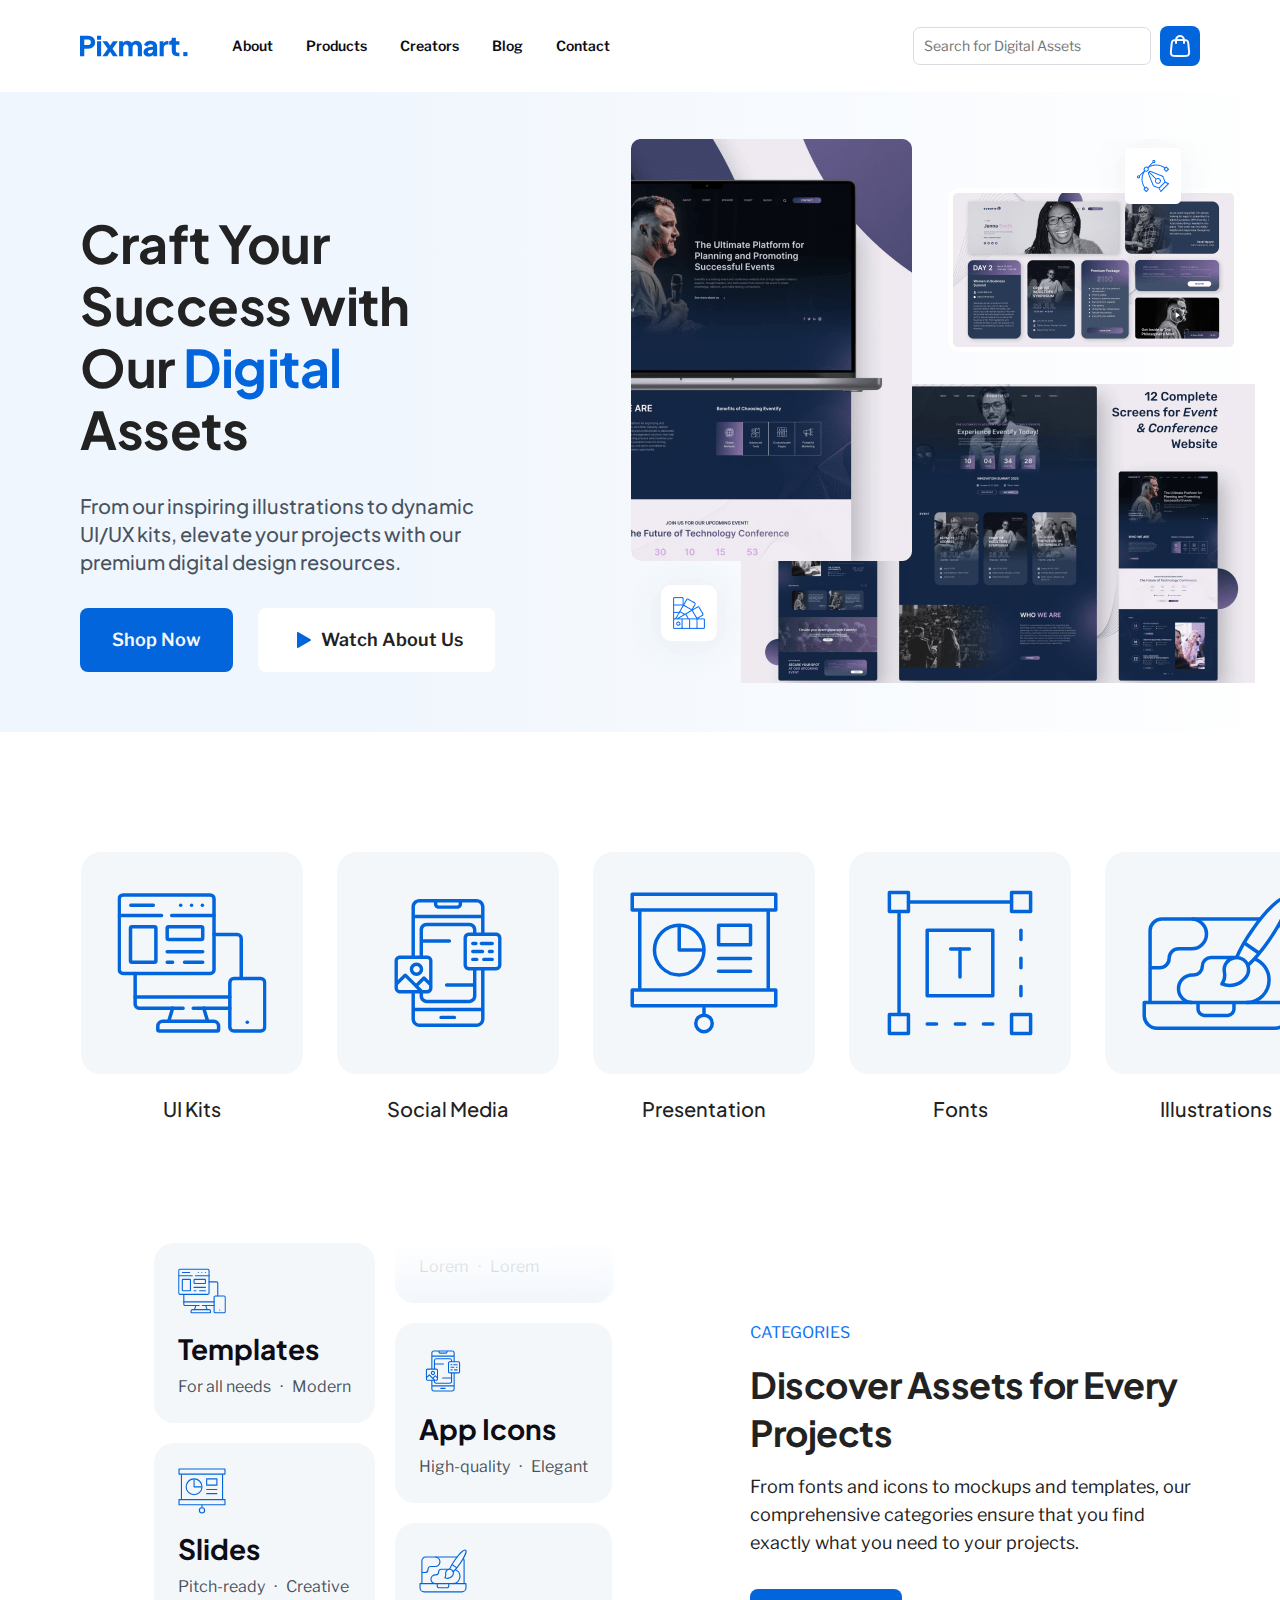
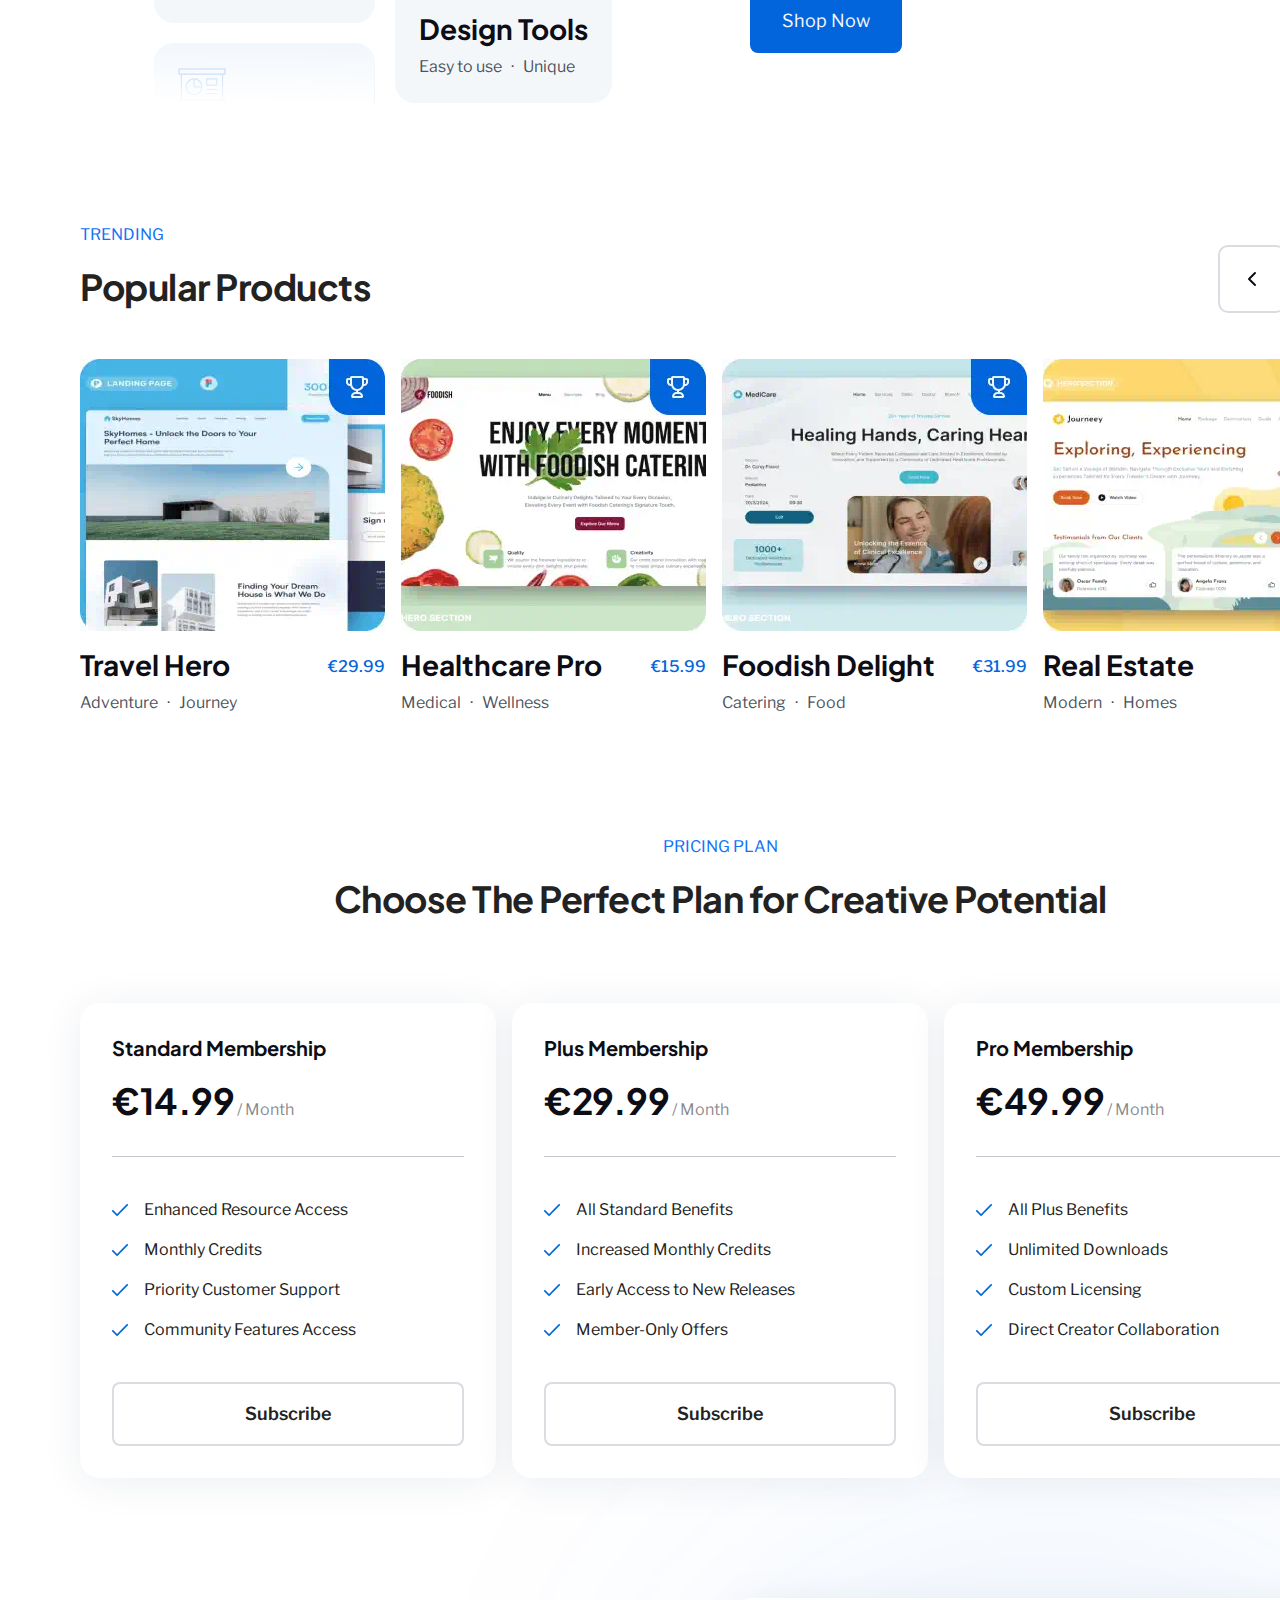
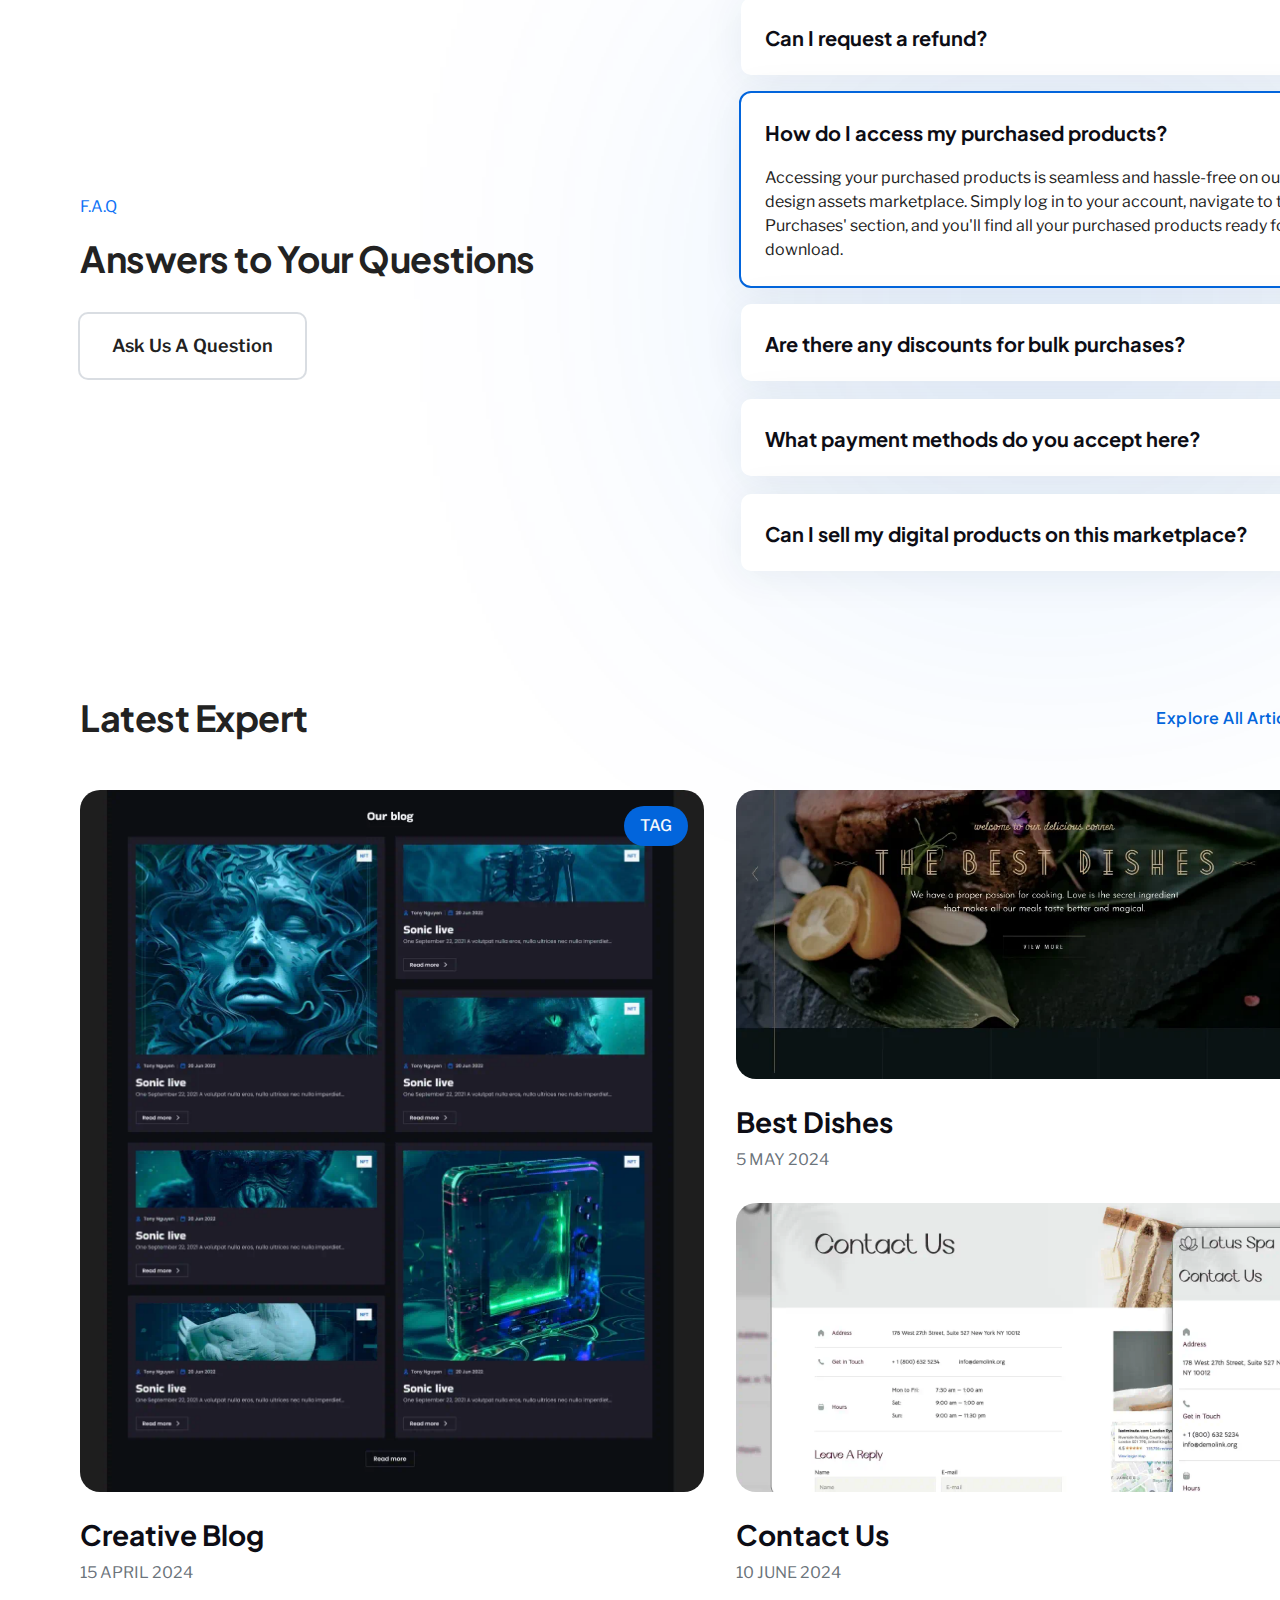
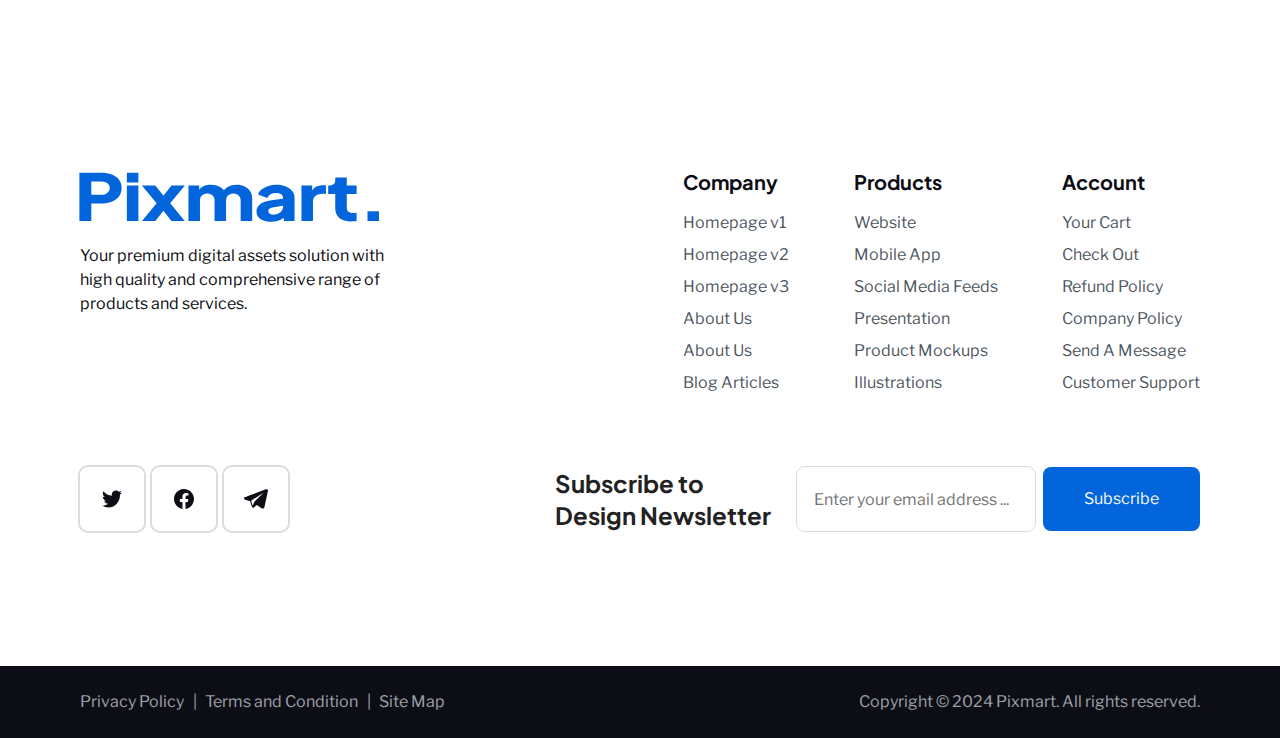
==== index.html @ a0d7fb69 "remove meta keywords from all pages for SEO" ====
<!DOCTYPE html>
<html lang="en">
    <head>
        <meta charset="UTF-8">
        <meta name="viewport" content="width=device-width, initial-scale=1.0">
        <meta name="description" content="Pixmart – ready-made website templates, presentations, and graphics for your projects. High-quality, stylish, and user-friendly solutions for business and creativity. Start creating today!">
        <title>PixMart</title>
        <link rel="icon" href="img/favicons/favicon_16.png" sizes="16x16" type="image/png">
        <link rel="icon" href="img/favicons/favicon_32.png" sizes="32x32" type="image/png">
        <link rel="icon" href="img/favicons/favicon_48.png" sizes="48x48" type="image/png">
        <link rel="icon" href="img/favicons/favicon_64.png" sizes="64x64" type="image/png">
        <link rel="icon" href="img/favicons/favicon_svg.svg" sizes="any" type="image/svg+xml">
        <link rel="icon" href="img/favicons/favicon_ico.ico" type="image/x-icon">
        <meta name="theme-color" content="rgb(2, 101, 220)">
        <link rel="preconnect" href="https://fonts.googleapis.com">
        <link rel="preconnect" href="https://fonts.gstatic.com" crossorigin>
        <link href="https://fonts.googleapis.com/css2?family=Libre+Franklin:ital,wght@0,100..900;1,100..900&family=Plus+Jakarta+Sans:ital,wght@0,200..800;1,200..800&display=swap" rel="stylesheet">
        <link rel="stylesheet" href="css/normalize.css">
        <link rel="stylesheet" href="css/style.css">
        <meta name="color-scheme" content="light">
    </head>

    <body>
        <header class="header container">
            <a class="header__link-svg" href="index.html">
                <svg
                    class="header__logo"
                    width="108"
                    height="22"
                >
                    <use xlink:href="img/sprite.svg#pixmart-logo"></use>
                </svg>
            </a>
            <nav class="nav-menu">
                <ul class="nav-menu__list">
                    <li class="nav-menu__item">
                        <a class="nav-menu__link" href="#">about</a>
                    </li>
                    <li class="nav-menu__item">
                        <a class="nav-menu__link links" href="catalog.html">products</a>
                    </li>
                    <li class="nav-menu__item">
                        <a class="nav-menu__link links" href="#">creators</a>
                    </li>
                    <li class="nav-menu__item">
                        <a class="nav-menu__link links" href="blog_details.html">blog</a>
                    </li>
                    <li class="nav-menu__item">
                        <a class="nav-menu__link links" href="contacts.html">contact</a>
                    </li>
                </ul>
            </nav>
            <form
                action="/#"
                class="header__form"
                method="get"
                role="search"
            >
                <label class="header__form-label visually-hidden" for="id-header-search">
                    Site search input fields
                </label>
                <input
                    type="search"
                    name="header-search"
                    id="id-header-search"
                    class="header__search-filds"
                    placeholder="Search for Digital Assets"
                    required
                >
            </form>
            <a
                href="/#"
                class="header__card-button brand-color-button"
                title="Go to the Cart"
            >
                <svg
                    class="header__button-image"
                    width="24"
                    height="24"
                >
                    <use xlink:href="img/sprite.svg#cart-icon"></use>
                </svg>
            </a>
        </header>

        <main class="section-gap-container">

            <section class="hero container">
                <div class="hero__text-container">
                    <h1 class="hero__title">
                        <span class="block-line">Craft Your</span>
                        <span class="block-line">Success with</span>
                        <span class="block-line">Our
                            <span class="hero__accent">
                                Digital
                            </span> 
                            Assets
                        </span>
                    </h1>
                    <p class="hero__slogan">
                        From our inspiring illustrations to dynamic UI/UX kits, elevate your projects with our premium digital design resources.
                    </p>
                    <div class="hero__buttons-wrap">
                        <a class="hero__buttons brand-color-button" href="catalog.html">
                            Shop Now
                        </a>
                        <a
                            class="hero__buttons-social"
                            href="#"
                            target="_blank"
                            rel="noopener noreferrer"
                        >
                            <svg
                                class="hero__button-img"
                                width="14"
                                height="16"
                            >
                                <use xlink:href="img/sprite.svg#play-ico"></use>
                            </svg>
                            Watch About Us
                        </a>
                    </div>
                </div>
                <figure class="hero__img-container">
                    <img
                        src="img/ornaments-min.png"
                        alt="Ornaments"
                        width="624"
                        height="544"
                    >
                    <!-- <img
                        src="img/ui_hero.webp"
                        alt="Ui design"
                        class="hero__image-ui"
                        width="281"
                        height="422"
                    >
                    <img
                        src="img/screens_hero.webp"
                        alt="Event screens"
                        class="hero__img-screens"
                        width="514"
                        height="299"
                    >
                    <img
                        src="img/examples_hero.webp"
                        alt="Pages of site"
                        class="hero__img-examples"
                        width="291"
                        height="164"
                    > -->
                </figure>
            </section>

            <section class="products" aria-label="Products">
                <a href="#" class="products__links">
                    <figure class="products__item">
                        <div class="products__img-container">
                            <svg
                                class="products__img"
                                width="150"
                                height="150"
                            >
                                <use xlink:href="img/sprite.svg#ui-kits-ico"></use>
                            </svg>
                        </div>
                        <figcaption class="products__item-text">
                            UI Kits
                        </figcaption>
                    </figure>
                </a>
                <a href="#" class="products__links">
                    <figure class="products__item">
                        <div class="products__img-container">
                            <svg
                                class="products__img"
                                width="150"
                                height="150"
                            >
                                <use xlink:href="img/sprite.svg#social-media-ico"></use>
                            </svg>
                        </div>
                        <figcaption class="products__item-text">
                            Social Media
                        </figcaption>
                    </figure>
                </a>
                <a href="#" class="products__links">
                <figure class="products__item">
                    <div class="products__img-container">
                        <svg
                            class="products__img"
                            width="150"
                            height="150"
                        >
                            <use xlink:href="img/sprite.svg#presentation-ico"></use>
                        </svg>
                    </div>
                    <figcaption class="products__item-text">
                        Presentation
                    </figcaption>
                </figure>
                </a>
                <a href="#" class="products__links">
                    <figure class="products__item">
                        <div class="products__img-container">
                            <svg
                                class="products__img"
                                width="150"
                                height="150"
                            >
                                <use xlink:href="img/sprite.svg#fonts-ico"></use>
                            </svg>
                        </div>
                        <figcaption class="products__item-text">
                            Fonts
                        </figcaption>
                    </figure>
                </a>
                <a href="#" class="products__links">
                    <figure class="products__item">
                        <div class="products__img-container">
                            <svg
                                class="products__img"
                                width="150"
                                height="150"
                            >
                                <use xlink:href="img/sprite.svg#illustrations-ico"></use>
                            </svg>
                        </div>
                        <figcaption class="products__item-text">
                            Illustrations
                        </figcaption>
                    </figure>
                </a>
            </section>

            <section class="categories container">
                <div class="categories__items">
                    <a href="/#" class="categories__item-link">
                        <article class="categories__cards">
                            <svg
                                class="categories__cards-img"
                                width="48"
                                height="48"
                            >
                                <use xlink:href="img/sprite.svg#ui-kits-ico"></use>
                            </svg>
                            <div class="categories__cards-text-wrap">
                                <h2 class="categories__cards-title">Templates</h2>
                                <div class="categories__cards-category-wrap">
                                    <p class="categories__cards-category">For all needs</p>
                                    <p class="categories__cards-category">Modern</p>
                                </div>
                            </div>
                        </article>
                    </a>
                    <a href="/#" class="categories__item-link">
                        <article class="categories__cards">
                            <svg
                                class="categories__cards-img"
                                width="48"
                                height="48"
                            >
                                <use xlink:href="img/sprite.svg#presentation-ico"></use>
                            </svg>
                            <div class="categories__cards-text-wrap">
                                <h2 class="categories__cards-title">Slides</h2>
                                <div class="categories__cards-category-wrap">
                                    <p class="categories__cards-category">Pitch-ready</p>
                                    <p class="categories__cards-category">Creative</p>
                                </div>
                            </div>
                        </article>
                    </a>
                    <a href="/#" class="categories__item-link">                    
                        <article class="categories__cards">
                            <svg
                                class="categories__cards-img"
                                width="48"
                                height="48"
                            >
                                <use xlink:href="img/sprite.svg#presentation-ico"></use>
                            </svg>
                            <div class="categories__cards-text-wrap">
                                <h2 class="categories__cards-title">Lorem</h2>
                                <div class="categories__cards-category-wrap">
                                    <p class="categories__cards-category">Lorem</p>
                                    <p class="categories__cards-category">Lorem</p>
                                </div>
                            </div>
                        </article>
                    </a>
                    <a href="/#" class="categories__item-link">
                        <article class="categories__cards">
                            <svg
                                class="categories__cards-img"
                                width="48"
                                height="48"
                            >
                                <use xlink:href="img/sprite.svg#illustrations-ico"></use>
                            </svg>
                            <div class="categories__cards-text-wrap">
                                <h2 class="categories__cards-title">Design Tools</h2>
                                <div class="categories__cards-category-wrap">
                                    <p class="categories__cards-category">Easy to use</p>
                                    <p class="categories__cards-category">Unique</p>
                                </div>
                            </div>
                        </article>
                    </a>
                    <a href="/#" class="categories__item-link">
                        <article class="categories__cards">
                            <svg
                                class="categories__cards-img"
                                width="48"
                                height="48"
                            >
                                <use xlink:href="img/sprite.svg#social-media-ico"></use>
                            </svg>
                            <div class="categories__cards-text-wrap">
                                <h2 class="categories__cards-title">App Icons</h2>
                                <div class="categories__cards-category-wrap">
                                    <p class="categories__cards-category">High-quality</p>
                                    <p class="categories__cards-category">Elegant</p>
                                </div>
                            </div>
                        </article>
                    </a>
                    <a href="/#" class="categories__item-link">
                        <article class="categories__cards">
                            <svg
                                class="categories__cards-img"
                                width="48"
                                height="48"
                            >
                                <use xlink:href="img/sprite.svg#social-media-ico"></use>
                            </svg>
                            <div class="categories__cards-text-wrap">
                                <h2 class="categories__cards-title">Lorem</h2>
                                <div class="categories__cards-category-wrap">
                                    <p class="categories__cards-category">Lorem</p>
                                    <p class="categories__cards-category">Lorem</p>
                                </div>
                            </div>
                        </article>
                    </a>
                </div>
                <div class="categories__text-container">
                    <h2 class="categories__header">
                        categories
                    </h2>
                    <h3 class="categories__title">Discover Assets for
                        Every Projects
                    </h3>
                    <p class="categories__description">
                        From fonts and icons to mockups and templates, our   comprehensive categories ensure that you find exactly what you need to your projects.
                    </p>
                    <a class="categories__button brand-color-button" href="catalog.html">
                        Shop Now
                    </a>
                </div>
            </section>

            <section class="trending container">
                <div class="trending__text-container">
                    <div class="trending__text">
                        <h2 class="trending__header">Trending</h2>
                        <h3 class="trending__title">Popular Products</h3>
                    </div>
                    <div class="trending__buttons-wrap">
                        <button
                            type="button"
                            id="id-trending-buttons-prev"
                            aria-controls="id-trending-cards"
                            aria-label="Previous cards"
                            class="trending__button-prev trending__button brand-light-color-button"
                        >
                            <svg
                                class="trending__button-svg"
                                width="24"
                                height="24"
                                aria-hidden="true"
                            >
                                <use xlink:href="img/sprite.svg#arrow-left-ico"></use>
                            </svg>
                        </button>
                        <button
                            type="button"
                            id="id-trending-buttons-next"
                            aria-controls="id-trending-cards"
                            aria-label="Next cards"
                            class="trending__button-next trending__button brand-light-color-button"
                        >
                        <svg
                            class="trending__button-svg"
                            width="24"
                            height="24"
                            aria-hidden="true"
                        >
                            <use xlink:href="img/sprite.svg#arrow-left-ico"></use>
                        </svg>
                        </button>
                    </div>
                </div>
                <div class="trending__cards-wrap" id="id-trending-cards">
                    <article class="trending__cards">
                        <svg
                            class="trending__cards-svg"
                            width="24"
                            height="24"
                        >
                            <use xlink:href="img/sprite.svg#trending-cards-ico"></use>
                        </svg>
                        <img
                            src="img/popular_1.webp"
                            alt="Design for travel"
                            class="trending__cards-image"
                            width="305"
                            height="272"
                        >
                        <div class="trending__cards-text">
                            <h4 class="trending__cards-title">Travel Hero</h4>
                            <p class="trending__price">
                                <span class="trending__numbers">€29.99</span>
                            </p>
                        </div>
                        <div class="trending__cards-description">
                            <p class="trending__cards-category">Adventure</p>
                            <p class="trending__cards-category">Journey</p>
                        </div>
                        <div class="trending__cards-button-wrap">
                            <a href="/#" class="trending__card-link">
                                Go to product
                            </a>
                        </div>
                    </article>
                    <article class="trending__cards">
                        <svg
                            class="trending__cards-svg"
                            width="24"
                            height="24"
                        >
                            <use xlink:href="img/sprite.svg#trending-cards-ico"></use>
                        </svg>
                        <img
                            src="img/popular_2.webp"
                            alt="Design for healthcare"
                            class="trending__cards-image"
                            width="305"
                            height="272"
                        >
                        <div class="trending__cards-text">
                            <h4 class="trending__cards-title">Healthcare Pro</h4>
                            <p class="trending__price">
                                <span class="trending__numbers">€15.99</span>
                            </p>
                        </div>
                        <div class="trending__cards-description">
                            <p class="trending__cards-category">Medical</p>
                            <p class="trending__cards-category">Wellness</p>
                        </div>
                        <div class="trending__cards-button-wrap">
                            <a href="/#" class="trending__card-link">
                                Go to product
                            </a>
                        </div>
                    </article>
                    <article class="trending__cards">
                        <svg
                            class="trending__cards-svg"
                            width="24"
                            height="24"
                        >
                            <use xlink:href="img/sprite.svg#trending-cards-ico"></use>
                        </svg>
                        <img
                            src="img/popular_3.webp"
                            alt="Design for food"
                            class="trending__cards-image"
                            width="305"
                            height="272"
                        >
                        <div class="trending__cards-text">
                            <h4 class="trending__cards-title">Foodish Delight</h4>
                            <p class="trending__price">
                                <span class="trending__numbers">€31.99</span>
                            </p>
                        </div>
                        <div class="trending__cards-description">
                            <p class="trending__cards-category">Catering</p>
                            <p class="trending__cards-category">Food</p>
                        </div>
                        <div class="trending__cards-button-wrap">
                            <a href="/#" class="trending__card-link">
                                Go to product
                            </a>
                        </div>
                    </article>
                    <article class="trending__cards">
                        <svg
                            class="trending__cards-svg"
                            width="24"
                            height="24"
                        >
                            <use xlink:href="img/sprite.svg#trending-cards-ico"></use>
                        </svg>
                        <img
                            src="img/popular_4.webp"
                            alt="Design for real estate"
                            class="trending__cards-image"
                            width="305"
                            height="272"
                        >
                        <div class="trending__cards-text">
                            <h4 class="trending__cards-title">Real Estate</h4>
                            <p class="trending__price">
                                <span class="trending__numbers">€40.99</span>
                            </p>
                        </div>
                        <div class="trending__cards-description">
                            <p class="trending__cards-category">Modern</p>
                            <p class="trending__cards-category">Homes</p> 
                        </div>
                        <div class="trending__cards-button-wrap">
                            <a href="/#" class="trending__card-link">
                                Go to product
                            </a>
                        </div>
                    </article>
                </div>
            </section>

            <section class="pricing-plan container">
                <div class="pricing-plan__text-container">
                    <h2 class="pricing-plan__header">
                        PRICING PLAN
                    </h2>
                    <h3 class="pricing-plan__title">
                        Choose The Perfect Plan for Creative Potential
                    </h3>
                </div>
                <div class="pricing-plan__items">
                    <article class="pricing-plan__cards">
                        <h4 class="pricing-plan__cards-header">Standard Membership</h4>
                        <p class="pricing-plan__cards-price">
                            <span class="pricing-plan__price">€14.99</span>
                            <span class="pricing-plan__time">/ Month</span>
                        </p>
                        <ul class="pricing-plan__content-list">
                            <li class="pricing-plan__list-items">Enhanced Resource Access</li>
                            <li class="pricing-plan__list-items">Monthly Credits</li>
                            <li class="pricing-plan__list-items">Priority Customer Support</li>
                            <li class="pricing-plan__list-items">Community Features Access</li>
                        </ul>
                        <a href="/#" class="pricing-plan__cards-link">
                            Subscribe
                        </a>
                    </article>
                    <article class="pricing-plan__cards">
                        <h4 class="pricing-plan__cards-header">Plus Membership</h4>
                        <p class="pricing-plan__cards-price">
                            <span class="pricing-plan__price">€29.99</span>
                            <span class="pricing-plan__time">/ Month</span>
                        </p>
                        <ul class="pricing-plan__content-list">
                            <li class="pricing-plan__list-items">All Standard Benefits</li>
                            <li class="pricing-plan__list-items">Increased Monthly Credits</li>
                            <li class="pricing-plan__list-items">Early Access to New Releases</li>
                            <li class="pricing-plan__list-items">Member-Only Offers</li>
                        </ul>
                        <a href="/#" class="pricing-plan__cards-link">
                            Subscribe
                        </a>
                    </article>
                    <article class="pricing-plan__cards">
                        <h4 class="pricing-plan__cards-header">Pro Membership</h4>
                        <p class="pricing-plan__cards-price">
                            <span class="pricing-plan__price">€49.99</span>
                            <span class="pricing-plan__time">/ Month</span>
                        </p>
                        <ul class="pricing-plan__content-list">
                            <li class="pricing-plan__list-items">All Plus Benefits</li>
                            <li class="pricing-plan__list-items">Unlimited Downloads</li>
                            <li class="pricing-plan__list-items">Custom Licensing</li>
                            <li class="pricing-plan__list-items">Direct Creator Collaboration</li>
                        </ul>
                        <a href="/#" class="pricing-plan__cards-link">
                            Subscribe
                        </a>
                    </article>
                </div>
            </section>

            <section class="faq container">
                <div class="faq__text-container">
                    <h2 class="faq__header">F.A.Q</h2>
                    <h3 class="faq__title">Answers to Your Questions</h3>
                    <a href="contacts.html" class="faq__header-link brand-light-color-button">
                        Ask Us A Question
                    </a>
                </div>
                <div class="faq__content">
                    <details class="faq__content-item">
                        <summary class="faq__content-title">
                            Can I request a refund?
                        </summary>
                        <p class="faq__content-details">
                            Lorem ipsum dolor sit amet consectetur, adipisicing     elit. Minus voluptatibus itaque molestiae. Architecto optio tenetur facilis quo     quas. Esse quos sed, repudiandae necessitatibus illo et incidunt reprehenderit  doloribus natus velit dolore unde, ducimus odio quasi. Illum, dolore quam aliquam    voluptates maiores ducimus aperiam omnis. Blanditiis assumenda veniam architecto   sunt ipsum.</p>
                    </details>
                    <details class="faq__content-item" open>
                        <summary class="faq__content-title">
                            How do I access my purchased products?
                        </summary>
                        <p class="faq__content-details">
                            Accessing your purchased products is seamless and   hassle-free on our digital design assets marketplace. Simply log in to your account,  navigate to the 'My Purchases' section, and you'll find all your purchased products  ready for download.                            
                        </p>
                    </details>
                    <details class="faq__content-item">
                        <summary class="faq__content-title">
                            Are there any discounts for bulk purchases?
                        </summary>
                        <p class="faq__content-details">
                            Lorem ipsum dolor sit amet consectetur adipisicing  elit. Consequatur laboriosam quibusdam a. Reprehenderit cum fugiat mollitia ducimus  officia quos sint.
                        </p>
                    </details>
                    <details class="faq__content-item">
                        <summary class="faq__content-title">
                            What payment methods do you accept here?
                        </summary>
                        <p class="faq__content-details">
                            Lorem ipsum, dolor sit amet consectetur adipisicing     elit. Vitae, incidunt.
                        </p>
                    </details>
                    <details class="faq__content-item">
                        <summary class="faq__content-title">
                            Can I sell my digital products on this  marketplace?
                        </summary>
                        <p class="faq__content-details">
                            Lorem ipsum dolor sit amet consectetur adipisicing  elit. Amet, dolore.
                        </p>
                    </details>
                </div>
            </section>

            <section class="blog container">
                <div class="blog__text-container">
                    <h2 class="blog__header visually-hidden">Blog</h2>
                    <h3 class="blog__title">Latest Expert</h3>
                    <a href="catalog.html" class="blog__title-link brand-color-links">
                        Explore All Articles
                        <svg
                                class="blog-details__title-link-icon"
                                width="16"
                                height="16"
                                aria-hidden="true"
                            >
                                <use xlink:href="img/sprite.svg#arrow-left-link"></use>
                            </svg>
                    </a>
                </div>
                <div class="blog__articles"> 
                    <article class="blog__article">
                        <a href="#" class="blog__article-links">
                            <span class="blog__article-tag">TAG</span>
                            <img
                                src="img/binabox_.webp"
                                alt="example design for binabox site"
                                class="blog__article-thumbnail"
                                width="624"
                                height="702"
                            >
                            <h4 class="blog__article-titel">
                                Creative Blog
                            </h4>
                            <time datetime="2024-04-15" class="blog__article-time">
                                15 APRIL 2024
                            </time>
                        </a>
                    </article>
                    <article class="blog__article">
                        <a href="#" class="blog__article-links">
                            <span class="blog__article-tag">TAG</span>
                            <img
                                src="img/best_dishes.webp"
                                alt="example design for the best dishes site"
                                class="blog__article-thumbnail"
                                width="624"
                                height="289"
                            >
                            <h4 class="blog__article-titel">
                                Best Dishes
                            </h4>
                            <time datetime="2024-05-05" class="blog__article-time">
                                5 MAY 2024
                            </time>
                        </a>
                    </article>
                    <article class="blog__article">
                        <a href="#" class="blog__article-links">
                            <span class="blog__article-tag">TAG</span>
                            <img
                                src="img/lotus_spa.webp"
                                alt="example design for lotus spa site"
                                class="blog__article-thumbnail"
                                width="624"
                                height="289"
                            >
                            <h4 class="blog__article-titel">
                                Contact Us
                            </h4>
                            <time datetime="2024-06-10" class="blog__article-time">
                                10 JUNE 2024
                            </time>
                        </a>
                    </article>
                </div>
            </section>

        </main>

        <footer class="footer">
            <div class="footer__main-wrap">
                <div class="footer__content">
                    <div class="footer__logo-description">
                        <a href="index.html" class="footer__logo-home-link">
                            <svg
                                class="footer__logo"
                                width="300"
                                height="50.19"
                            >
                                <use xlink:href="img/sprite.svg#pixmart-logo"></use>
                            </svg>
                        </a>
                        <p class="footer__logo-description">Your premium digital assets solution with high  quality and comprehensive range of products and services.</p>
                    </div>
                    <div class="footer__links-sections">
                        <section class="footer__links-lists">
                            <h2 class="footer__list-header">Company</h2>
                            <ul class="footer__list">
                                <li class="footer__links-lists-items">
                                    <a href="#" class="footer__links">Homepage v1</a>
                                </li>
                                <li class="footer__links-lists-items">
                                    <a href="#" class="footer__links">Homepage v2</a>
                                </li>
                                <li class="footer__links-lists-items">
                                    <a href="#" class="footer__links">Homepage v3</a>
                                </li>
                                <li class="footer__links-lists-items">
                                    <a href="#" class="footer__links">About Us</a>
                                </li>
                                <li class="footer__links-lists-items">
                                    <a href="#" class="footer__links">About Us</a>
                                </li>
                                <li class="footer__links-lists-items">
                                    <a href="blog_details.html" class="footer__links">Blog Articles</a>
                                </li>
                            </ul>
                        </section>

                        <section class="footer__links-lists">
                            <h2 class="footer__list-header">Products</h2>
                            <ul class="footer__list">
                                <li class="footer__links-lists-items">
                                    <a href="catalog.html" class="footer__links">Website</a>
                                </li>
                                <li class="footer__links-lists-items">
                                    <a href="#" class="footer__links">Mobile App</a>
                                </li>
                                <li class="footer__links-lists-items">
                                    <a href="#" class="footer__links">Social Media Feeds</a>
                                </li>
                                <li class="footer__links-lists-items">
                                    <a href="#" class="footer__links">Presentation</a>
                                </li>
                                <li class="footer__links-lists-items">
                                    <a href="#" class="footer__links">Product Mockups</a>
                                </li>
                                <li class="footer__links-lists-items">
                                    <a href="#" class="footer__links">Illustrations</a>
                                </li>
                            </ul>
                        </section>

                        <section class="footer__links-lists">
                            <h2 class="footer__list-header">Account</h2>
                            <ul class="footer__list">
                                <li class="footer__links-lists-items">
                                    <a href="#" class="footer__links">Your Cart</a>
                                </li>
                                <li class="footer__links-lists-items">
                                    <a href="#" class="footer__links">Check Out</a>
                                </li>
                                <li class="footer__links-lists-items">
                                    <a href="#" class="footer__links">Refund Policy</a>
                                </li>
                                <li class="footer__links-lists-items">
                                    <a href="#" class="footer__links">Company Policy</a>
                                </li>
                                <li class="footer__links-lists-items">
                                    <a href="contacts.html" class="footer__links">Send A Message</a>
                                </li>
                                <li class="footer__links-lists-items">
                                    <a href="#" class="footer__links">Customer Support</a>
                                </li>
                            </ul>
                        </section>

                    </div>
                </div>
                <div class="newsletter">
                    <ul class="footer__social-media-list">
                        <li class="footer__social-media-item">
                            <a
                                href="#"
                                class="footer__social-media-links brand-light-color-button"
                                target="_blank"
                                rel="noopener noreferrer"
                            >
                                <svg
                                    class="footer__social-media-icon"
                                    width="24"
                                    height="24"
                                >
                                    <use xlink:href="img/sprite.svg#x-twitter-ico"></use>
                                </svg>
                            </a>
                        </li>
                        <li class="footer__social-media-item">
                            <a
                                href="#"
                                class="footer__social-media-links brand-light-color-button"
                                target="_blank"
                                rel="noopener noreferrer"
                            >
                            <svg
                                class="footer__social-media-icon"
                                width="24"
                                height="24"
                            >
                                <use xlink:href="img/sprite.svg#facebook-ico"></use>
                            </svg>
                            </a>
                        </li>
                        <li class="footer__social-media-item">
                            <a
                                href="#"
                                class="footer__social-media-links brand-light-color-button"
                                target="_blank"
                                rel="noopener noreferrer"
                            >
                            <svg
                                class="footer__social-media-icon"
                                width="24"
                                height="24"
                            >
                                <use xlink:href="img/sprite.svg#telegram"></use>
                            </svg>
                            </a>
                        </li>
                    </ul>
                    <form
                        action="#"
                        method="post"
                        class="newsletter__form"
                    >
                        <label for="id-footer-user-email" class="newsletter__form-label">
                            Subscribe to Design Newsletter
                        </label>
                        <input
                            type="email"
                            name="footer-user-email"
                            id="id-footer-user-email"
                            class="newsletter__email-input"
                            placeholder="Enter your email address ..."
                            required
                            pattern="[a-z0-9._%+-]+@[a-z0-9.-]+\.[a-z]{2,}$"
                        >
                        <button type="submit" class="newsletter__form-button brand-color-button">
                            Subscribe
                        </button>
                    </form>
                </div>
            </div>
            <div class="footer__bottom-bar">
                <div class="footer__copyright-container">
                    <nav class="footer__copyright-navigation">
                        <ul class="footer__copyright-list">
                            <li class="footer__copyright-item">
                                <a href="#" class="footer__copyright-links">Privacy Policy</a>
                            </li>
                            <li class="footer__copyright-item">
                                <a href="#" class="footer__copyright-links">Terms and Condition</a>
                            </li>
                            <li class="footer__copyright-item">
                                <a href="#" class="footer__copyright-links">Site Map</a>
                            </li>
                        </ul>
                    </nav>
                    <p class="footer__copyright">Copyright &copy; 2024 Pixmart. All rights reserved.</p>
                </div>
            </div>
        </footer>
    </body>
</html>
---- css/style.css ----
:root {
    --font-family-secondary: "Libre Franklin", Arial, sans-serif;
    --font-family-primary: "Plus Jakarta Sans", Arial, sans-serif;


    --font-size-heroes: 52px;
    --font-size-headings: var(--font-size-small);
    --font-size-subheadings: var(--font-size-extra);
    --font-size-buttons: var(--font-size-medium);
    --font-size-controls: var(--font-size-extra-small);


    --font-size-extra: 36px;

    --font-size-extra-large: 28px;

    --font-size-medium-large: 24px;

    --font-size-large: 20px;

    --font-size-medium: 18px;

    --font-size-small: 16px;

    --font-size-extra-small: 14px;


    --font-weight-extra: 700;

    --font-weight-large: 600;

    --font-weight-medium: 500;

    --font-weight-small: 400;


    --font-line-height-heroes: 62px;

    --font-line-hieght-regular:48px;

    --font-line-height-large: 28px;

    --font-line-height-medium: 24px;

    --font-line-height-small: 20px;


    --color-brand: rgb(2, 101, 220);
    --color-brand-alternative: rgba(244, 247, 250, 1);
    --color-bg-base: rgba(255, 255, 255, 1);
    --color-text-primary: rgba(13, 13, 21, 1);
    --color-text-secondary: rgba(42, 53, 65, 0.85);
    --color-text-secondary-alt: rgba(42, 53, 65, 0.7);
    --color-headings: rgba(15, 115, 246, 1);
    --color-brand-buttons: rgba(245, 248, 251, 1);
    --color-bg-base-invert: var(--color-text-primary);
    --color-titles: rgb(34, 34, 34);
}

/* Reset CSS */
* {
    margin: 0;
    padding: 0;
    box-sizing: border-box;
    outline-offset: 0;
}

/* Base styles */
body {
    font-family: var(--font-family-secondary);
    line-height: var(--font-line-hieght-regular);
    background-color: var(--color-bg-base);
    color: var(--color-titles);
    margin: 0;
    padding: 0;
}

h1, h2, h3, h4, h5, h6 {
    font-weight: normal;
}

p {
    margin: 0 0 0 0;
}

ul {
    list-style: none;
    padding: 0;
}

a {
    text-decoration: none;
    color: inherit;
}

.container {
    padding-inline: 80px;
    max-width: 1440px;
    margin: 0 auto;
}

:focus {
    outline: none;
}

button {
    border: none;
}

.visually-hidden {
    position: absolute;
    width: 1px;
    height: 1px;
    padding: 0;
    margin: -1px;
    overflow: hidden;
    clip: rect(0, 0, 0, 0);
    border: 0;
}

.section-gap-container {
    display: flex;
    flex-direction: column;
    gap: 120px;
}

.header {
    display: flex;
    align-items: center;
    padding-top: 22px;
    padding-bottom: 22px;
    justify-content: flex-start;
    gap: 8px;
}

.header__link-svg {
    margin-right: 24px;
}

.header__link-svg:focus-visible {
    outline: 4px solid rgb(56, 146, 243);
    border-radius: 5px;
}

.header__logo {
    display: flex;
    align-items: center;
}

.header__form {
    margin-left: auto;
    display: flex;
    align-items: center;
}

.header__search-filds {
    width: 240px;
    padding: 10px 12px;
    font-size: var(--font-size-controls);
    font-weight: var(--font-weight-small);
    line-height: var(--font-line-height-small);
    color: var(--color-text-secondary-alt);
}

.header__card-button {
    display: flex;
    align-items: center;
    justify-content: center;
    border-radius: 8px;
    background-color: var(--color-brand);
    padding: 9px;
    width: 40px;
    height: 40px;
    box-sizing: border-box;
    flex-shrink: 0;
}

.header__card-button:hover {
    background: rgb(56, 146, 243);
}

.header__card-button:focus-visible {
    outline: 4px solid rgb(56, 146, 243);
    background: var(--color-brand);
}

.header__card-button:active {
    background: rgb(0, 84, 182);
}

.header__card-button:disabled {
    background: rgba(29, 54, 83, 0.17);
}

.nav-menu {
    padding-inline: 12px;
}

.nav-menu__list {
    display: flex;
    gap: 33px;
    align-items: center;
}

.nav-menu__link {
    font-weight: var(--font-weight-large);
    font-size: var(--font-size-extra-small);
    line-height: var(--font-line-height-small);
    font-family: var(--font-family-secondary);
    text-transform: capitalize;
    color: var(--color-text-primary);
}

.nav-menu__link:hover {
    color: rgb(56, 146, 243);
}

.nav-menu__link:focus-visible {
    outline: 4px solid rgb(56, 146, 243);
    border-radius: 5px;
}

.nav-menu__link:active {
    color: rgb(0, 84, 182);
    outline: none;
}

.nav-menu__link:disabled {
    color: rgba(34, 52, 73, 0.4);
}

.hero {
    position: relative;
    display: flex;
    flex-direction: row;
    justify-content: center;
    gap: 36px;
    align-items: flex-start;
    max-width: none;
    padding: 0px 40px 0 80px;
    position: relative;
}

.hero::before {
    content: "";
    position: absolute;
    top: 0;
    right: 0;
    width: 130vw;
    height: 100%;
    background: linear-gradient(90deg, rgb(240, 246, 253) 44%, var(--color-bg-base) 100%);
    z-index: -1;
}

.hero__text-container {
    display: flex;
    flex-direction: column;
    align-items: flex-start;
    gap: 32px;
    padding: 120px 0 0 0;
    max-width: 43%;
    margin: 0 100px 0px 0;
}

.hero__title {
    font-family: var(--font-family-primary);
    font-weight: var(--font-weight-extra);
    font-size: var(--font-size-heroes);
    line-height: var(--font-line-height-heroes);
    letter-spacing: -0.5px;
    margin: 0;
    display: flex;
    flex-direction: column;
    align-items: flex-start;
}

.block-line {
    display: block;
}

span.hero__accent {
    color: var(--color-brand);
}

.hero__slogan {
    font-family: var(--font-family-primary);
    font-size: var(--font-size-large);
    font-weight: var(--font-weight-medium);
    line-height: var(--font-line-height-large);
    color: var(--color-text-secondary);
    margin: 0px;
}

.hero__buttons-wrap {
    display: flex;
    gap: 9px;
    flex-direction: row;
}

.hero__buttons {
    font-size: var(--font-size-medium);
    line-height: var(--font-line-height-large);
    font-weight: var(--font-weight-large);
    border-radius: 8px;
    padding: 18px 32px;
    background: var(--color-brand);
    color: var(--color-brand-buttons);
    height: 64px;
    white-space: nowrap;
}

.hero__buttons:hover {
    background: rgb(56, 146, 243);
}

.hero__buttons:focus-visible {
    outline: 4px solid rgb(56, 146, 243);
    background: var(--color-brand);
}

.hero__buttons:active {
    background: rgb(0, 84, 182);
}

.hero__buttons:disabled {
    background: rgba(29, 54, 83, 0.17);
    color: rgba(34, 52, 73, 0.4);
}

.hero__buttons-social {
    font-size: 18px;
    line-height: 28px;
    font-weight: 600;
    border-radius: 8px;
    padding: 18px 32px 18px 39px;
    display: flex;
    gap: 10px;
    align-items: center;
    background: var(--color-bg-base);
    margin-left: 16px;
    height: 64px;
    white-space: nowrap;
}

.hero__buttons-social:hover {
    outline: 1px solid rgb(56, 146, 243);
    background: rgba(41, 77, 117, 0.09);
}

.hero__buttons-social:focus-visible {
    outline: 4px solid rgb(56, 146, 243);
    background: rgba(41, 77, 117, 0.09);
}

.hero__buttons-social:active {
    outline: none;
    background: rgba(41, 77, 117, 0.09);
}

.hero__buttons-social:disabled {
    outline: none;
    color: rgba(34, 52, 73, 0.4);
}

figure.hero__img-container {
    padding-block: 47px 30px;
}

.products {
    display: flex;
    flex-direction: row;
    gap: 34px;
    justify-content: flex-start;
    padding-inline: 81px 80px;
}

/* to center content when the screen width is larger than 1440px */
/* ------------------------------------------------------------- */
@media (min-width: 1441px) {
    section.products {
        padding-inline: 80px;
        max-width: 1440px;
        margin: 0 auto;
    }
}
/* ---------------------------------------------------------------*/
.products__item {
    display: flex;
    flex-direction: column;
    align-items: center;
    gap: 21px;
}

.products__img-container {
    border-radius: 20px;
    padding: 36px;
    background: var(--color-brand-alternative);
    color: var(--color-brand);
}

.products__img-container:hover {
    background: var(--color-brand);
}

.products__img-container:hover svg {
    color:  rgb(224, 242, 255);
}

.products__img {
    display: block;
}

.products__item-text {
    font-family: var(--font-family-primary);
    font-weight: var(--font-weight-medium);
    font-size: var(--font-size-large);
    line-height: var(--font-line-height-large);
}

.categories {
    display: grid;
    grid-template-columns: 1fr 1fr;
    gap: 64px;
    align-items: start;
}

.categories__items {
    display: grid;
    grid-template-columns: repeat(2, max-content);
    grid-template-rows: repeat(2, 100px 60px) 100px;
    gap: 20px;
    clip-path: inset(120px 0px 120px 0px);
    margin: -120px 0;
    padding: 0px 74px;
    position: relative;
}

.categories__item-link {
    position: relative;
}

.categories__item-link:nth-of-type(3):before {
    content: "";
    position: absolute;
    top: 0;
    left: 0;
    background: linear-gradient(181deg, rgba(240, 246, 253, 60%) 0%, rgba(255, 255, 255, 100%) 100%);
    z-index: 2;
    border-radius: 20px 20px 0 0;
    width: 220px;
    height: 60px;
}

.categories__item-link:nth-of-type(6):before {
    content: "";
    position: absolute;
    top: 120px;
    left: 0;
    background: linear-gradient(359deg, rgba(240, 246, 253, 60%) 0%, rgba(255, 255, 255, 100%) 100%);
    z-index: 2;
    border-radius: 0 0 20px 20px;
    width: 220px;
    height: 60px;
}

.categories__item-link:nth-of-type(1) {
    grid-column: 1;
    grid-row: 2;
}

.categories__item-link:nth-of-type(2) {
    grid-column: 1;
    grid-row: 4;
}

.categories__item-link:nth-of-type(3) {
    grid-column: 1;
    grid-row: 6;
}

.categories__item-link:nth-of-type(4) {
    grid-column: 2;
    grid-row: 5;
}

.categories__item-link:nth-of-type(5) {
    grid-column: 2;
    grid-row: 3;
}

.categories__item-link:nth-of-type(6) {
    grid-column: 2;
    grid-row: 1;
}

article.categories__cards {
    background: var(--color-brand-alternative);
    display: flex;
    gap: 16px;
    padding: 24px 24px;
    border-radius: 20px;
    flex-direction: column;
    color: var(--color-brand);
}

article.categories__cards:hover {
    background: var(--color-brand);
}

article.categories__cards:hover .categories__cards-title {
    color: rgb(248, 247, 255);
}

article.categories__cards:hover svg {
    color:  rgb(224, 242, 255);
}

.categories__cards-text-wrap {
    display: flex;
    flex-direction: column;
    gap: 8px;
}

.categories__cards-title {
    font-family: var(--font-family-primary);
    font-size: var(--font-size-extra-large);
    font-weight: var(--font-weight-extra);
    line-height: var(--font-size-extra);
    color: var(--color-text-primary);
    margin: 0;
}

.categories__cards-category-wrap {
    display: flex;
    flex-direction: row;
    justify-content: flex-start;
}

.categories__cards-category {
    font-size: var(--font-size-small);
    font-weight: var(--font-weight-small);
    color: var(--color-text-secondary);
    line-height: var(--font-line-height-medium);
    margin: 0;
}

.categories__cards-category:nth-of-type(1)::after {
    content: "·";
    display: inline-block;
    font-size: var(--font-size-small);
    font-weight: var(--font-weight-small);
    color: var(--color-text-secondary);
    line-height: var(--font-line-height-medium);
    padding-inline: 9px;
}

.categories__text-container {
    display: flex;
    flex-direction: column;
    gap: 16px;
    align-items: flex-start;
    margin-top: 78px;
}

.categories__header {
    font-size: var(--font-size-headings);
    font-weight: var(--font-weight-small);
    line-height: var(--font-line-height-medium);
    color: var(--color-headings);
    text-transform: uppercase;
}

.categories__title {
    font-family: var(--font-family-primary);
    font-size: var(--font-size-subheadings);
    font-weight: var(--font-weight-extra);
    line-height: var(--font-line-hieght-regular);
    letter-spacing: -0.5px;
    max-width: 428px;
}

.categories__description {
    font-size: var(--font-size-medium);
    font-weight: var(--font-weight-small);
    line-height: var(--font-size-extra-large);
    min-width: 457px;
}

.categories__button {
    margin-top: 16px;
    font-size: var(--font-size-buttons);
    line-height: var(--font-line-height-large);
    line-height: var(--font-line-height-large);
    background-color: var(--color-brand);
    color: var(--color-brand-buttons);
    padding: 18px 32px;
    white-space: nowrap;
    border-radius: 8px;
    height: 64px;
}


.trending__text-container {
    display: flex;
    flex-direction: row;
    align-items: flex-end;
    justify-content: space-between;
    min-width: 1280px;
}

.trending__text {
    display: flex;
    flex-direction: column;
    align-items: flex-start;
    gap: 16px;
}

.trending__header {
    font-size: var(--font-size-headings);
    line-height: var(--font-line-height-medium);
    font-weight: var(--font-weight-small);
    color: var(--color-headings);
    text-transform: uppercase;
    margin: 0;
}

.trending__title {
    font-family: var(--font-family-primary);
    font-size: var(--font-size-subheadings);
    font-weight: var(--font-weight-extra);
    line-height: var(--font-line-hieght-regular);
    letter-spacing: -0.5px;
    color: var(--color-titles);
    margin: 0;
}

.trending__buttons-wrap {
    display: flex;
    flex-direction: row;
    gap: 12px;
}

.trending__button-prev,
.trending__button-next {
    width: 64px;
    height: 64px;
    border-radius: 8px;
    outline: 2px solid rgba(29, 54, 83, 0.17);
    background-color: rgb(255 255 255);
    padding: 20px 20px;
}

.trending__button-next .trending__button-svg {
    transform: rotate(180deg);
}

.trending {
    width: 100vw;
}

.trending__cards-wrap {
    display: flex;
    flex-direction: row;
    gap: 16px;
    margin-top: 48px;
    align-items: flex-start;
    justify-content: flex-start;
}

.trending__cards {
    display: flex;
    flex-direction: column;
    align-items: flex-start;
    gap: 8px;
    position: relative;
    justify-content: flex-start;
}

.trending__cards:hover .trending__cards-button-wrap{
    opacity: 100%;
}

.trending__cards:hover
.trending__cards-image,
.trending__cards-svg {
    background: rgba(231, 238, 247,);
    opacity: 34%;
}

.trending__cards-svg {
    box-sizing: content-box;
    position: absolute;
    right: 0;
    top: 0;
    z-index: 2;
    border-radius: 0 20px 0 20px;
    background-color: var(--color-brand);
    padding: 16px;
}

.trending__cards-image {
    object-fit: cover;
    width: auto;
    height: 272px;
}

.trending__cards-text {
    display: flex;
    flex-direction: row;
    justify-content: space-between;
    width: 100%;
    align-items: center;
    margin-top: 8px;
}

.trending__cards-title {
    font-family: var(--font-family-primary);
    font-size: var(--font-size-extra-large);
    font-weight: var(--font-weight-extra);
    line-height: var(--font-size-extra);
    color: var(--color-text-primary);
    margin: 0;
}

.trending__price {
    margin: 0;
}

.trending__numbers {
    display: block;
    line-height: var(--font-line-height-medium);
    font-size: var(--font-size-small);
    font-weight: var(--font-weight-medium);
    color: var(--color-brand);
    margin-top: 4px;
}

.trending__cards-description {
    display: flex;
    flex-direction: row;
    justify-content: flex-start;
    width: max-content;
}

.trending__cards-category {
    font-size: var(--font-size-small);
    font-weight: var(--font-weight-small);
    line-height: var(--font-line-height-medium);
    color: var(--color-text-secondary);
}

.trending__cards-button-wrap {
    display: flex;
    flex-direction: row;
    gap: 16px;
    margin-top: 48px;
    align-items: flex-start;
    flex-wrap: wrap;
    max-width: 1440px;
    justify-content: flex-start;
    overflow: hidden;
    opacity: 0%;
}

.trending__card-link {
    padding: 18px 78px;
}

.trending__card-link:hover {
    background: rgb(56, 146, 243);
}

.trending__card-link:focus-visible {
    outline: 4px solid rgb(56, 146, 243);
    background: var(--color-brand);
}

.trending__card-link:active {
    background: rgb(0, 84, 182);
}

.trending__card-link:disabled{
    background: rgba(29, 54, 83, 0.17);
    color: rgba(34, 52, 73, 0.4);
}


.trending__cards-button-wrap {
    position: absolute;
    inset: 0;
    display: flex;
    flex-direction: column;
    align-items: center;
    justify-content: flex-start;
    z-index: 2;
    margin-top: 104px;
}

.trending__card-link {
    padding: 18px 78px;
    border-radius: 8px;
    background-color: var(--color-brand);
    color: var(--color-brand-buttons);
    font-weight: var(--font-weight-large);
    font-size: var(--font-size-medium);
    line-height: var(--font-line-height-large);
}

.trending__cards-category:nth-of-type(1)::after {
    content: "·";
    display: inline-block;
    font-size: var(--font-size-small);
    font-weight: var(--font-weight-small);
    color: var(--color-text-secondary);
    line-height: var(--font-line-height-medium);
    padding-inline: 9px;
}

.pricing-plan__text-container {
    display: flex;
    flex-direction: column;
    align-items: center;
    justify-content: flex-start;
    gap: 16px;
}

.pricing-plan__header {
    color: var(--color-headings);
    font-family: var(--font-family-secondary);
    font-size: var(--font-size-headings);
    font-weight: var(--font-weight-small);
    line-height: var(--font-line-height-medium);
    letter-spacing: 0px;
}

.pricing-plan__title {
    color: rgb(34, 34, 34);
    font-family: var(--font-family-primary);
    font-size: var(--font-size-subheadings);
    font-weight: var(--font-weight-extra);
    line-height: var(--font-line-hieght-regular);
    letter-spacing: -0.5px;    
}

.pricing-plan__items {
    display: flex;
    gap: 16px;
    margin-top: 80px;
    justify-content: center;
}

.pricing-plan__cards {
    display: flex;
    padding: 32px;
    flex-direction: column;
    align-items: flex-start;
    gap: 16px;
    border-radius: 20px;
    box-shadow: 0 4px 40px 0 rgba(29, 57, 95, 0.08);
    background: #fff;
    position: relative;
}

.pricing-plan__cards:hover {
    outline: 2px solid #0265dc;
    transform: translateY(-32px);
}


.pricing-plan__cards:hover.pricing-plan__cards:before {
    content: 'BEST SELLER';
    position: absolute;
    top: 0;
    right: 0;
    color: var(--color-bg-base);
    font-family: var(--font-family-primary);
    font-size: 20px;
    font-weight: 700;
    line-height: 40px;
    letter-spacing: 0px;
    padding: 0px 24px 0px 24px;
    border-radius: 0px 20px 0px 20px;
    background: var(--color-brand);
}

.pricing-plan__cards-header {
    color: var(--color-text-primary);
    font-family: var(--font-family-primary);
    font-size: var(--font-size-large);
    font-weight: var(--font-weight-extra);
    line-height: 26px;
}

.pricing-plan__cards-price {
    margin-block-end: 6px;
}

.pricing-plan__price {
    color: var(--color-text-primary);
    font-family: var(--font-family-primary);
    font-size: var(--font-size-extra);
    font-weight: var(--font-weight-extra);
    line-height: var(--font-line-hieght-regular);
    letter-spacing: -0.5px;
}

.pricing-plan__time {
    color: rgb(13, 13, 21, 0.5);
    font-family: var(--font-family-secondary);
    font-size: var(--font-size-headings);
    font-weight: var(--font-weight-small);
    line-height: var(--font-line-height-medium);
}

.pricing-plan__content-list {
    padding-top: 42px;
    padding-bottom: 24px;
    display: flex;
    flex-direction: column;
    align-items: flex-start;
    gap: 16px;
    position: relative;
    width: 100%;
}

.pricing-plan__content-list::before {
    content: '';
    position: absolute;
    top: 0;
    left: 0;
    width: 100%;
    height: 1px;
    background-color: rgba(31, 50, 71, 0.27)
}

.pricing-plan__list-items {
    position: relative;
    padding-left: 32px;
    line-height: var(--font-line-height-medium);
}

.pricing-plan__list-items::before {
    content: '';
    display: block;
    width: 16px;
    height: 16px;
    background: url('/img/pricing_plan_marker.svg') no-repeat center;
    background-size: contain;
    position: absolute;
    left: 0;
    top: 50%;
    transform: translateY(-50%);
}

.pricing-plan__cards-link {
    box-sizing: border-box;
    padding: 16px;
    border-radius: 8px;
    background-color: #FFFFFF;
    border: 2px solid rgba(29, 54, 83, 0.17);
    align-self: center;
    font-size: var(--font-size-medium);
    font-weight: var(--font-weight-large);
    line-height: var(--font-line-height-large);
    width: 352px;
    text-align: center;
}

.pricing-plan__cards-link:hover {
    background: var(--color-brand);
    color: var(--color-brand-buttons);
}

.pricing-plan__cards-link:focus-visible {
    outline: 4px solid rgb(56, 146, 243);
    background: var(--color-brand);
}

.pricing-plan__cards-link:active {
    background: rgb(0, 84, 182);
}

.pricing-plan__cards-link:disabled {
    background: rgba(29, 54, 83, 0.17);
    color: rgba(34, 52, 73, 0.4);
}

.faq {
    display: flex;
    gap: 206px;
    align-items: flex-start;
    justify-content: space-between;
    padding-bottom: 3px;
}

.faq__text-container {
    display: flex;
    flex-direction: column;
    align-items: flex-start;
    gap: 16px;
    margin-top: 197px;
    min-width: fit-content;
}

.faq__header {
    font-size: var(--font-size-headings);
    line-height: var(--font-line-height-medium);
    font-weight: var(--font-weight-small);
    color: var(--color-headings);
    text-transform: uppercase;
}

.faq__title {
    font-family: var(--font-family-primary);
    font-size: var(--font-size-subheadings);
    font-weight: var(--font-weight-extra);
    line-height: var(--font-line-hieght-regular);
    letter-spacing: -0.5px;
    color: var(--color-titles);
    margin-bottom: 15px;
}

.faq__header-link {
    border-radius: 8px;
    background-color: #FFFFFF;
    outline: 2px solid rgba(29, 54, 83, 0.17);
    font-size: var(--font-size-medium);
    font-weight: var(--font-weight-large);
    line-height: var(--font-line-height-large);
    text-align: center;
    padding: 17px;
    padding: 18px 32px 18px 32px;
    height: 64px;
}

.faq__content {
    display: flex;
    padding-top: 0px;
    min-width: 620px;
    flex-direction: column;
    gap: 18px;
    position: relative;
}

.faq__content:after {
    content: '';
    position: absolute;
    top: 0;
    left: 0;
    width: 100%;
    height: 100%;
    background: rgb(15, 115, 246);
    opacity: 0.1;
    filter: blur(200px);
    z-index: -1; /
}

.faq__content-item {
    border-radius: 10px;
    box-shadow: 0px 4px 40px 0px rgba(29, 57, 95, 0.08);
    background: var(--color-bg-base);
    padding-top: 27px;
    padding-left: 24px;
    padding-bottom: 24px;
    margin-bottom: 0px;
    position: relative;
}


.faq__content-item:hover {
    outline: 2px solid var(--color-brand);;
}

.faq__content-item[open] {
    outline: 2px solid var(--color-brand);
}

.faq__content-title:before {
    content: '';
    position: absolute;
    right: 27px;
    display: block;
    width: 24px;
    height: 24px;
    background: url("/img/chevron_down.svg") no-repeat center;
    outline: 2px solid rgba(29, 54, 83, 0.17);
    border-radius: 8px;
    transform: rotate(360deg);
    padding: 2px;
}

.faq__content-item[open] .faq__content-title:before {
    transform: rotate(180deg);
}

.faq__content-title {
    color: var(--color-text-primary);
    font-family: var(--font-family-primary);
    font-size: var(--font-size-large);
    font-weight: var(--font-weight-extra);
    line-height: 26px;
    list-style: none;
}

.faq__content-details {
    font-family: var(--font-family-secondary);
    font-size: var(--font-size-small);
    font-weight: var(--font-weight-small);
    line-height: var(--font-line-height-medium);
    padding: 20px 24px 0px 0px;
}

.blog {
    width: 100vw;
}

.blog__text-container {
    display: flex;
    justify-content: space-between;
    flex-direction: row;
    align-items: center;
    min-width: 1280px;
}

.blog__title {
    font-family: var(--font-family-primary);
    font-size: var(--font-size-subheadings);
    font-weight: var(--font-weight-extra);
    line-height: var(--font-line-hieght-regular);
    letter-spacing: -0.5px;
    color: var(--color-titles);
}

.blog__title-link {
    color: var(--color-brand);
    font-family: var(--font-family-primary);
    font-size: 16px;
    font-weight: 590;
    line-height: 32px;
    padding-right: 5px;
    letter-spacing: 0.5px;
    display: flex;
    flex-direction: row;
    align-items: center;
    gap: 5px;
    padding-right: 29px;
}

.blog__articles {
    display: grid;
    grid-template-columns: 1fr 1fr;
    grid-template-rows: 1fr 1fr;
    margin-top: 48px;
    column-gap: 32px;
    row-gap: 31px;
}

.blog__article {
    position: relative;
}

.blog__article-tag {
    display: inline-block;
    position: absolute;
    z-index: 1;
    right: 16px;
    top: 16px;
    color: rgb(245, 248, 251);
    font-family: var(--font-family-secondary);
    font-size: 16px;
    font-weight: 500;
    line-height: 24px;
    letter-spacing: 0px;
    text-align: left;
    border-radius: 100px;
    background: var(--color-brand);
    height: 40px;
    padding: 8px 16px;
}

.blog__article:nth-of-type(1) {
    grid-column: 1 / 2;
    grid-row: 1 / -1;
}

.blog__article-thumbnail {
    border-radius: 20px;
    object-fit: cover;
}

.blog__article-thumbnail:hover {
    outline: 2px solid var(--color-brand);
}

.blog__article-titel {
    margin-top: 6px;
    font-family: var(--font-family-primary);
    font-size: var(--font-size-extra-large);
    font-weight: var(--font-weight-extra);
    line-height: var(--font-size-extra);
    color: var(--color-bg-base-invert);
}

.blog__article-time {
    display: block;
    font-size: var(--font-size-headings);
    font-weight: var(--font-weight-small);
    line-height: var(--font-line-height-medium);
    color: var(--color-text-secondary-alt);
    margin-top: 8px;
}

.blog__article:nth-of-type(2) {
    grid-column: 2 / 3;
    grid-row: 1 / 2;
}

.blog__article:nth-of-type(3) {
    grid-column: 2 / 3;
    grid-row: 2 / 3;
}

.footer {
    margin-top: 120px;
    overflow-x: hidden;
}

.footer__content {
    display: flex;
    flex-direction: row;
    justify-content: space-between;
    align-items: flex-start;
}

.footer__logo-description {
    display: flex;
    flex-direction: column;
    align-items: flex-start;
    gap: 14px;
    width: 320px;
}

.footer__logo {
        margin-top: 2px;
        transform: scaleX(1.18);
        height: 52px;
}

.footer__logo-description {
    color: var(--color-text-primary);
    font-size: var(--font-size-headings);
    font-weight: var(--font-weight-small);
    line-height: var(--font-line-height-medium);
}

.footer__links-sections {
    gap: 64px;
    display: flex;
    flex-direction: row;
    justify-content: space-between;
}

.footer__links-lists {
    display: flex;
    flex-direction: column;
    gap: 16px;
}

.footer__links-lists:first-of-type {
    padding-right: 1px;
}

.footer__list-header {
    color: var(--color-text-primary);
    font-family: var(--font-family-primary);
    font-size: var(--font-size-large);
    font-weight: var(--font-weight-extra);
    line-height: 26px;
}

.footer__list {
    display: flex;
    flex-direction: column;
    gap: 8px;
}

.footer__links-lists-items {
    line-height: 0;
}

.footer__links {
    color: var(--color-text-secondary);
    font-family: var(--font-family-secondary);
    font-size: var(--font-size-small);
    font-weight: var(--font-weight-small);
    line-height: var(--font-line-height-medium);
}

.footer__links:hover {
    color: rgb(56, 146, 243);
}

.footer__links:focus-visible {
    outline: 4px solid rgb(56, 146, 243);
    border-radius: 5px;
}

.footer__links:active {
    color: rgb(0, 84, 182);
}

.footer__links:disabled {
    color: rgba(34, 52, 73, 0.4);
}

.newsletter {
    display: flex;
    margin-top: 72px;
    flex-direction: row;
    justify-content: space-between;
}

.footer__social-media-list {
    display: flex;
    flex-direction: row;
    gap: 8px;
    align-items: flex-start;
}


.footer__social-media-links {
    display: flex;
    box-sizing: border-box;
    justify-content: center;
    flex-direction: row;
    align-items: center;
    outline: 2px solid rgba(29, 54, 83, 0.17);
    border-radius: 8px;
    width: 64px;
    height: 64px;
    padding: 18px;
}

.newsletter__form {
    display: flex;
    flex-direction: row;
}

.newsletter__form-label {
    display: inline-block;
    font-family: var(--font-family-primary);
    font-weight: var(--font-weight-extra);
    font-size: 24px;
    line-height: 32px;
    max-width: 233px;
    min-width: 216px;
}

.newsletter__email-input {
    color: var(--color-text-secondary-alt);
    width: 260px;
    height: 64px;
    font-weight: var(--font-weight-small);
    font-size: var(--font-size-small);
    line-height: var(--font-line-height-medium);
    padding: 17px;
    margin-left: 9px;
    gap: 10px;
}

.newsletter__form-button {
    max-width: 157px;
    width: 100%;
    margin-left: 8px;
    padding: 23px 30px;
    background-color: var(--color-brand);
    border-radius: 8px;
    border: none;
    color: var(--color-brand-buttons);
    height: 64px;
}

.newsletter__form-button:hover {
    background: rgb(56, 146, 243);
}

.newsletter__form-button:focus-visible {
    outline: 4px solid rgb(56, 146, 243);
    background: var(--color-brand);
}

.newsletter__form-button:active {
    background: rgb(0, 84, 182);
}

.newsletter__form-button:disabled {
    background: rgba(29, 54, 83, 0.17);
    color: rgba(34, 52, 73, 0.4);
}

/* to stretch background to full viewport without horizontal scrolling*/
/* ------------------------------------------------------------------ */
.footer__bottom-bar {
    background-color: var(--color-bg-base-invert);
    width: 100vw;
    margin-inline-start: 50%;
    transform: translateX(-50%);
}
/* ------------------------------------------------------------------- */
.footer__copyright-container {
    padding-top: 24px;
    height: 72px;
    display: flex;
    flex-direction: row;
    justify-content: space-between;
    align-items: flex-start;
    margin-top: 55px;
    padding-inline: 80px;
    max-width: 1440px;
    margin-inline: auto;
}

.footer__copyright-list {
    display: flex;
    flex-direction: row;
    justify-content: flex-start;
    gap: 8px;
}

.footer__copyright-item {
    color: rgba(231, 238, 247, 0.66);
    font-size: var(--font-size-small);
    font-weight: var(--font-weight-small);
    line-height: var(--font-line-height-medium);
}

.footer__copyright-item:not(:last-child)::after {
    content: ' |';
    padding-left: 6px;
}


.footer__copyright {
    color: rgba(231, 238, 247, 0.66);
    font-size: var(--font-size-headings);
    font-weight: var(--font-weight-small);
    line-height: var(--font-line-height-medium);
}

.footer__main-wrap {
    padding-block: 64px 80px;
    padding-inline: 80px;
    max-width: 1440px;
    margin-inline: auto;
}

.catalog_main {
    display: grid;
    grid-template-areas:
        "heading heading"
        "sidefilters content";
    grid-template-columns: 217px auto;
    grid-template-rows: 1fr;
    margin: 0 auto;
    column-gap: 24px;
    padding-inline: 80px;
    margin-inline: auto;
    max-width: min-content;
}

.catalog {
    grid-area: heading;
    background-image: url(/);
    background-size: 100% auto;
    background-attachment: local;
}

.catalog__heading {
    font-family: var(--font-family-primary);
    font-size: var(--font-size-heroes);
    font-weight: var(--font-weight-extra);
    line-height: var(--font-line-height-heroes);
    letter-spacing: -0.5px;
    margin: 0;
    padding: 64px 0 100px 0;
    white-space: pre-line;
}

.side-filters__form-price,
.side-filters__form-style,
.side-filters__form-format,
.side-filters__form-categories {
    margin: 0;
    padding: 0;
    border: none;
    margin-bottom: 42px;
}

.side-filters__form-style-price,
.side-filters__form-style-tittle,
.side-filters__form-format-tittle,
.side-filters__form-categories-tittle {
    color: var(--color-text-primary);
    font-family: var(--font-family-primary);
    font-size: var(--font-size-medium-large);
    font-weight: var(--font-weight-extra);
    line-height: 32px;
    letter-spacing: 0px;
}

.side-filters__style-wrap,
.side-filters__format-container,
.side-filters__categories-container {
    display: flex;
    flex-direction: column;
    gap: 16px;
    margin-top: 26px;
}

.side-filters__style-toggle,
.side-filters__format-radio,
.side-filters__categories-check-box {
    position: absolute;
    width: 1px;
    height: 1px;
    padding: 0;
    margin: -1px;
    overflow: hidden;
    clip: rect(0, 0, 0, 0);
    border: 0;
}

.side-filters__style-toggle-label,
.side-filters__format-radio-label,
.side-filters__format-radio-label,
.side-filters__categories-check-label {
    color: var(--color-text-primary);
    font-size: var(--font-size-controls);
    font-weight: var(--font-weight-small);
    line-height: var(--font-line-height-small);
    letter-spacing: 0px;
    padding-left: 28px;

}

.side-filters__format-radio-label {
    display: inline-flex;
    align-items: center;
    user-select: none;
    position: relative;
}

.side-filters__format-radio-label:before {
    content: "";
    display: inline-block;
    background-color: var(--color-bg-base);
    box-sizing: border-box;
    border: 2px solid rgba(30, 49, 71, 0.27);
    width: 13px;
    height: 13px;
    left: 0px;
    top: -2px;
    position: absolute;
    margin: 5px;
    border-radius: 50%;
    padding: 4.5px;
}

.side-filters__format-radio:hover+ .side-filters__format-radio-label:before {
    background-color: var(--color-brand-alternative);
}

.side-filters__format-radio:focus-visible + .side-filters__format-radio-label:before {
    content: "";
    display: inline-block;
    background-color: var(--color-brand-alternative);
    box-sizing: border-box;
    border: 2px solid rgba(30, 49, 71, 0.27);
    width: 13px;
    height: 13px;
    left: 0px;
    top: -2px;
    position: absolute;
    margin: 5px;
    border-radius: 50%;
    padding: 4.5px;
    outline: 4px solid rgb(56, 146, 243);
}

.side-filters__format-radio:active+ .side-filters__format-radio-label:before {
    border: 2px solid rgba(42, 53, 65, 0.7);
    background-color: rgba(231, 238, 247, 0.66);
}

.side-filters__format-radio:disabled+ .side-filters__format-radio-label:before {
    background-color: rgba(34, 52, 73, 0.4);
}

.side-filters__format-radio:checked+ .side-filters__format-radio-label:before {
    content: "•";
    background-color: var(--color-brand);
    box-sizing: border-box;
    border: 2px solid rgba(30, 49, 71, 0.27);
    width: 13px;
    height: 13px;
    left: 0px;
    top: -2px;
    position: absolute;
    margin: 5px;
    border-radius: 50%;
    padding-top: 5.5px;
    color:var(--color-bg-base);
    font-size: 24px;
    line-height: 0;
    display: flex;
    align-items: center;
    justify-content: center;
    gap: 0px;
}

.side-filters__format-radio:checked:hover+ .side-filters__format-radio-label:before {
    background-color: rgb(20, 122, 243);
}

.side-filters__format-radio:checked:focus-visible+ .side-filters__format-radio-label:before {
    outline: 2px solid rgb(56, 146, 243);
}

.side-filters__format-radio:checked:active+ .side-filters__format-radio-label:before {
    background-color: rgb(202, 232, 255);
    color: var(--color-brand);
}

.side-filters__format-radio:checked:disabled+ .side-filters__format-radio-label:before {
    color: rgba(42, 53, 65, 0.7);
    background-color: rgba(31, 50, 71, 0.27);
}

.side-filters__categories-check-label {
    display: inline-flex;
    align-items: center;
    user-select: none;
    position: relative;
}

.side-filters__categories-check-label:before {
    content: "";
    display: inline-block;
    background-color: var(--color-bg-base);
    outline: 2px solid rgba(31, 50, 71, 0.27);
    border-radius: 4px;
    width: 13px;
    height: 13px;
    left: 0px;
    top: -2px;
    position: absolute;
    margin: 5px;
}

.side-filters__categories-check-box:hover+ .side-filters__categories-check-label:before {
    background: var(--color-brand-alternative);
}

.side-filters__categories-check-box:focus-visible+.side-filters__categories-check-label:before {
    outline: 3px solid rgb(56, 146, 243);
    background: rgb(248, 250, 252);
}

.side-filters__categories-check-box:active+ .side-filters__categories-check-label:before {
    background: rgb(181, 222, 255);
    outline: none;
}

.side-filters__categories-check-box:disabled+ .side-filters__categories-check-label:before {
    background-color: rgba(29, 54, 83, 0.17);
}

.side-filters__categories-check-box:disabled .side-filters__categories-check-label {
    color: rgba(34, 52, 72, 0.4);
}

.side-filters__categories-check-box:checked+ .side-filters__categories-check-label:before {
    background-color: var(--color-brand);
    outline: 2px solid var(--color-brand);
    background-image: url(/img/mark_checkbox.svg);
    background-repeat: no-repeat;
    background-position: 2px 4px;
}

.side-filters__categories-check-box:checked:hover+ .side-filters__categories-check-label:before {
    background-color: rgb(56, 146, 243);
    outline: 2px solid rgb(56, 146, 243);
}

.side-filters__categories-check-box:checked:focus-visible+ .side-filters__categories-check-label:before {
    outline: 3px solid rgb(56, 146, 243);
    background-color: rgb(181, 222, 255);
}

.side-filters__categories-check-box:checked:active+ .side-filters__categories-check-label:before {
    outline: none ;
    background-color: rgb(181, 222, 255);
    background-image: url(/img/mark_checkbox_active.svg);
    background-repeat: no-repeat;
    background-position: 2px 4px;
}

.side-filters__categories-check-box:checked:disabled+ .side-filters__categories-check-label:before {
    background-color: rgba(29, 54, 83, 0.17);
}

.side-filters__categories-check-box:checked:disabled .side-filters__categories-check-label {
    color: rgba(34, 52, 72, 0.4);
}

.toggle-wrapper {
    display: flex;
    align-items: center;
    margin-left: -28px;
}

.side-filters__style-toggle {
    position: absolute;
    width: 1px;
    height: 1px;
    margin: 0;
    padding: 0;
    overflow: hidden;
    border: 0;
}

.side-filters__style-toggle-label {
    display: flex;
    align-items: center;
    gap: 10px;
}

.toggle-slider {
    display: inline-block;
    width: 40px;
    height: 20px;
    background: rgba(34, 52, 72, 0.4);
    border-radius: 25px;
    position: relative;
}


.toggle-slider::before {
    content: "";
    position: absolute;
    top: 2px;
    left: 2px;
    width: 17px;
    height: 17px;
    background: var(--color-bg-base);
    border-radius: 50%;
    transition: transform 0.3s ease;
    box-shadow: 0 2px 4px rgba(0, 0, 0, 0.2);
}

.side-filters__style-toggle:checked + .side-filters__style-toggle-label .toggle-slider {
    background: var(--color-brand)
}

.side-filters__style-toggle:checked + .side-filters__style-toggle-label .toggle-slider::before {
    transform: translateX(19px);
}

.side-filters__style-toggle:checked:hover+ .side-filters__style-toggle-label .toggle-slider {
    background: rgb(56, 146, 243);
}

.side-filters__style-toggle:checked:focus-visible+ .side-filters__style-toggle-label .toggle-slider {
    background: var(--color-brand);
    outline: 2px solid rgb(56, 146, 243);
    border: 1px solid var(--color-bg-base);
}

.side-filters__style-toggle:not(:checked):hover + .side-filters__style-toggle-label .toggle-slider {
    background: rgba(30, 49, 71, 0.27);
}

.side-filters__style-toggle:not(:checked):focus-visible+ .side-filters__style-toggle-label .toggle-slider {
    background: rgba(34, 52, 72, 0.4);
    outline: 2px solid rgb(56, 146, 243);
    border: 1px solid var(--color-bg-base);
}

.side-filters__style-toggle:not(:checked):active+ .side-filters__style-toggle-label .toggle-slider {
    background: rgba(42, 52, 64, 0.85);
}

.side-filters__style-toggle:not(:checked):active+ .toggle-slider::before {
    content: "";
    position: absolute;
    top: 2px;
    left: 2px;
    width: 17px;
    height: 17px;
    background: rgb(29, 28, 40);
    border-radius: 50%;
    transition: transform 0.3s ease;
    box-shadow: 0 2px 4px rgba(0, 0, 0, 0.2);
}

.toggle-text {
    user-select: none;
    color: var(--color-text-primary);
    font-size: var(--font-size-controls);
    font-weight: var(--font-weight-small);
    line-height: var(--font-line-height-small);
    letter-spacing: 0px;
}

.side-filters__form-range-wrap {
    display: flex;
    flex-direction: row;
}

.side-filters__form-range-values-wrap {
    display: flex;
    justify-content: space-between;
}

.side-filters__form-range-value {
    font-size: var(--font-size-small);
    font-weight: var(--font-weight-small);
    line-height: var(--font-line-height-medium);
    letter-spacing: 0px;
}

.side-filters__form-reset {
    color: var(--color-text-primary);
    font-size: var(--font-size-small);
    font-weight: var(--font-weight-large);
    line-height: var(--font-line-height-medium);
    letter-spacing: 0px;
    width: 217px;
    height: 40px;
    margin-top: 66px;
    display: flex;
    flex-direction: row;
    justify-content: center;
    align-items: center;
    gap: 8px;
    border: 2px solid rgba(29, 54, 83, 0.17);
    border-radius: 8px;
    padding: 8px 20px 8px 20px;
}

.content {
    display: flex;
    flex-direction: column;
}

.content__filters-buttons {
    display: flex;
    flex-direction: column;
    gap: 24px;
}

.content__filters-view {
    display: flex;
    flex-direction: row;
    justify-content: space-between;
    flex-wrap: nowrap;
}

.visually-hidden {
    position: absolute;
    width: 1px;
    height: 1px;
    padding: 0;
    margin: -1px;
    overflow: hidden;
    clip: rect(0, 0, 0, 0);
    border: 0;
}

.content__filters-select-input {
    width: 156px;
    height: 40px;
    display: flex;
    box-sizing: border-box;
    border: 1px solid rgba(29, 54, 83, 0.17);
    border-radius: 8px;
    color: var(--color-text-primary);
    font-size: var(--font-size-headings);
    font-weight: var(--font-weight-large);
    line-height: var(--font-line-height-medium);
    align-items: center;
    gap: 8px;
    appearance: none;
    flex-direction: row;
    justify-content: center;
    padding: 8px 20px 8px 20px;
    position: relative;
}

.content__filters-select-item:after {
    content: '';
    position: absolute;
    right: 27px;
    display: block;
    width: 24px;
    height: 24px;
    background-image: url("img/chevron_down.svg");
    outline: 2px solid rgba(29, 54, 83, 0.17);
    border-radius: 8px;
    transform: rotate(360deg);
    padding: 2px;
}

.content__filters-select-item {
    border: 1px solid rgba(29, 54, 83, 0.17);
    border-radius: 8px;
    color: var(--color-text-primary);
    font-size: var(--font-size-headings);
    font-weight: var(--font-weight-large);
    line-height: var(--font-line-height-medium);
}

.content__view {
    display: flex;
    flex-direction: row;
    justify-content: flex-end;
    gap: 8px;
    align-items: center;
}

.content__filter-results {
    padding-right: 16px;
    color: var(--color-text-primary);
    font-family: var(--font-family-secondary);
    font-size: 16px;
    font-weight: 400;
    line-height: 24px;
}

.content__view-button {
    width: 40px;
    height: 40px;
    border-radius: 8px;
    background: rgb(248, 247, 255);
    display: flex;
    flex-direction: row;
    justify-content: center;
    align-items: center;
    padding: 8px;
    color: var(--color-text-primary);
    outline: 1px solid rgba(29, 54, 83, 0.17);
}

.content__view-button:hover {
    outline: none;
    background: var(--color-brand);
    color: rgb(248, 247, 255);
}

.content__view-button:focus-visible {
    outline: 4px solid rgb(56, 146, 243);
    color: rgb(248, 247, 255);
    background: rgb(56, 146, 243);
}

.content__view-button:active {
    background: rgb(0, 84, 182);
    color: rgb(248, 247, 255);
}

.content__view-button:disabled {
    background: rgba(29, 54, 83, 0.17);
    color: rgb(248, 247, 255);
}

.content__tags-list {
    display: flex;
    flex-direction: row;
    flex-wrap: wrap;
    justify-content: flex-start;
    gap: 8px;
}

.content__tag-item {
    padding: 6px 12px 7px 12px;
    box-shadow: 0 0 1px rgba(29, 54, 83, 0.17);
    border-radius: 8px;
    color: var(--color-text-primary);
    font-family: var(--font-family-secondary);
    font-size: 14px;
    font-weight: 600;
    line-height: 20px;
    letter-spacing: 0px;
    text-align: center;
    height: 32px;
    display: flex;
    justify-content: center;
    gap: 8px;
    align-items: center;
}

.content__tag-button {
    border: none;
    background: none;
    display: flex;
    align-items: center;
    justify-content: center;
}

.content__product-list {
    display: grid;
    grid-template-columns: 1fr 1fr 1fr;
    grid-template-rows: repeat(4, 1fr) auto;
    gap: 32px;
    margin-top: 48px;
    position: relative;
}

.content__product-list::after {
    content: '';
    position: absolute;
    left: 0;
    bottom: 0;
    width: 100%;
    height: 99px;
    background: linear-gradient(180deg, rgba(255, 255, 255, -0.5) 0%, rgb(255, 255, 255, 0.9) 50%);
    pointer-events: none;
}

.content__card-link {
    display: flex;
    flex-direction: column;
    align-items: flex-start;
    gap: 20px;
}

.content__card:hover .content__price {
    color: var(--color-brand);
}


.content__card-preview {
    height: 260px;
    object-fit: cover;
    border-radius: 20px;
}
.sold_out {
    position: relative;
    opacity: 50%;
}

.sold_out .content__buttons-container {
    display: none;
}

/* alignment after removing buttons */
/* ----------------------------------------- */
.sold_out .content__price {
    padding-top: 6px;   
}
/* ------------------------------------------ */
.sold_out .content__card-preview {
    background: var(--color-brand-alternative);
    opacity: 0.5;
}

.sold_out:before {
    content: "SOLD OUT";
    position: absolute;
    top: 16px;
    left: 16px;
    background: var(--color-bg-base);
    border-radius: 100px;
    color: rgba(41, 52, 65, 0.7);
    font-size: 16px;
    font-weight: 500;
    line-height: 24px;
    letter-spacing: 0px;
    z-index: 2;
    padding: 8px 16px 8px 16px;
}

.new_item {
    position: relative;
}

.new_item:before {
    content: "NEW";
    position: absolute;
    top: 16px;
    left: 16px;
    background: rgb(0, 119, 114);
    border-radius: 100px;
    color: rgb(245, 248, 251);
    font-size: 16px;
    font-weight: 500;
    line-height: 24px;
    letter-spacing: 0px;
    z-index: 2;
    padding: 8px 16px 8px 16px;
}

.top_item {
position: relative;
}

.top_item:before {
    content: "POPULAR";
    position: absolute;
    top: 16px;
    left: 16px;
    background: var(--color-brand);
    border-radius: 100px;
    color: rgb(245, 248, 251);
    font-size: 16px;
    font-weight: 500;
    line-height: 24px;
    letter-spacing: 0px;
    z-index: 2;
    padding: 8px 16px 8px 16px;
}

.content__card-title {
    color: var(--color-text-primary);
    font-family: var(--font-family-primary);
    font-size: 20px;
    font-weight: 700;
    line-height: 26px;
    letter-spacing: 0px;
}

.content__card-description {
    display: flex;
    max-width: 100%;
}

.content__cards-category {
    color: rgba(42, 53, 65, 0.85);
    font-family: var(--font-family-secondary);
    font-size: 16px;
    font-weight: 400;
    line-height: 24px;
    letter-spacing: 0px;
    text-align: left;
}

.content__cards-category:nth-of-type(1)::after {
    content: "·";
    display: inline-block;
    font-size: var(--font-size-small);
    font-weight: var(--font-weight-small);
    color: var(--color-text-secondary);
    line-height: var(--font-line-height-medium);
    padding-inline: 3.5px;
}

.content__price-buttons {
    display: flex;
    flex-direction: row;
    margin-top: 12px;
    justify-content: space-between;
    align-items: center;
    max-width: 100%;
}

.content__price {
    color: var(--color-text-primary);
    font-family: var(--font-family-primary);
    font-size: 20px;
    font-weight: 700;
    line-height: 26px;
    letter-spacing: 0px;
}

.content__buttons-container {
    display: flex;
    flex-direction: row;
    justify-content: flex-end;
    align-items: center;
    gap: 8px;
}

.content__button {
    outline: 2px solid rgba(39, 52, 68, 0.55);
    border-radius: 8px;
    display: flex;
    justify-content: center;
    align-items: center;
    padding: 6px;
    width: 37px;
    height: 38px;
    background-color: var(--color-bg-base);
}

.content__button-cart {
    border-radius: 8px;
    width: 40px;
    height: 40px;
    padding: 8px;
    background: var(--color-brand);
}

.content__action-button {
    color: var(--color-text-primary);
    font-family: var(--font-family-secondary);
    font-size: 18px;
    font-weight: 600;
    line-height: 28px;
    letter-spacing: 0px;
    display: flex;
    flex-direction: row;
    justify-content: center;
    align-items: center;
    padding: 16px 30px;
    width: fit-content;
    margin-top: 16px;
    margin-inline: auto;
    border: 2px solid rgba(29, 54, 83, 0.17);
    border-radius: 8px;
}

.blog-details {
    padding-block: 64px;
    padding-inline: 80px;
    max-width: 1440px;
    margin: 0 auto;
}

.blog-details__tag {
    display: block;
    width: min-content;
    color: rgb(245, 248, 251);
    font-size: 16px;
    font-weight: 500;
    line-height: 24px;
    letter-spacing: 0px;
    border-radius: 100px;
    background: var(--color-brand);
    padding-inline: 16px;
    padding-block: 8px;
}

.blog-details__heading {
    color: var(--color-text-primary);
    font-family: var(--font-family-primary);
    font-size: 52px;
    font-weight: 700;
    line-height: 62px;
    letter-spacing: -0.5px;
    margin: 0;
    margin-top: 24px;
    white-space: pre-line;
}

.blog-details__background-heading {
    background: linear-gradient(180deg, #f0f6fd 0%, rgba(255, 255, 255, 0) 100%);
}

.blog-details__content-wrap {
    display: grid;
    grid-template-columns: 260px auto;
    grid-template-rows: auto 1543px;
    column-gap: 40px;
    padding-inline: 80px;
    max-width: 1440px;
    margin: 0 auto;
}

.blog-details__content-container {
    text-overflow: ellipsis;
    overflow: hidden;
}

.blog-details__content-image {
    object-fit: cover;
    object-position: top;
    border-radius: 20px;
    margin-bottom: 28px;
    grid-row: 1 / 2;
    grid-column: 1 / 3;
}

.blog-details__side-wrap {
    grid-column: 1 / 2;
    grid-row: 2 / 3;
}

.blog-details__author-card {
    margin-block: 20px 40px;
    display: flex;
    flex-direction: row;
    gap: 16px;
}

.blog-details__author-image {
    height: 60px;
    object-fit: cover;
    border-radius: 50%;
}

.blog-details__author-info {
    display: flex;
    flex-direction: column;
    margin-top: 5px;
}

.blog-details__author-name {
    color: rgb(34, 34, 34);
    font-family: var(--font-family-primary);
    font-size: 20px;
    font-weight: 700;
    line-height: 26px;
    letter-spacing: 0px;
}

.blog-details__post-time {
    color: rgb(34, 34, 34);
    font-size: 16px;
    font-weight: 400;
    line-height: 24px;
    letter-spacing: 0px;
}

.blog-details__categories-wrap {
    padding-block: 40px;
    display: flex;
    flex-direction: column;
    gap: 24px;
    position: relative;
}

.blog-details__categories-wrap:after,
.blog-details__categories-wrap:before {
    content: '';
    position: absolute;
    width: 100%;
    height: 2px;
    background-color:var(--color-text-primary);
}

.blog-details__categories-wrap:before {
    top: 0;
}

.blog-details__categories-wrap:after {
    bottom: -2px;
}

.categories__list-tittle {
    color: var(--color-text-primary);
    font-family: var(--font-family-primary);
    font-size: 24px;
    font-weight: 700;
    line-height: 32px;
    letter-spacing: 0px;
    text-align: left;
}

.categories__list {
    line-height: normal;
    display: flex;
    flex-direction: column;
    gap: 8px;
    padding-left: 16px;
}

.blog-categories__item-link:hover {
    transform: translateX(16px);
}

.blog-categories__item-link {
    color: rgba(42, 52, 64, 0.85);
    font-size: 16px;
    font-weight: 400;
    line-height: 24px;
    letter-spacing: 0px;
    position: relative;
    display: inline-block;
}

.blog-categories__item-link::before {
    content: " ";
    position: absolute;
    top: 7.5px;
    left: -16px;
    width: 8px;
    height: 8px;
    background: var(--color-brand);
    border-radius: 50%;
}


.blog-details__last-articles-wrap {
    padding-block: 40px;
    display: flex;
    flex-direction: column;
}

.last-articles__list-tittle {
    color: rgb(34, 34, 34);
    font-family: var(--font-family-primary);
    font-size: 24px;
    font-weight: 700;
    line-height: 32px;
    letter-spacing: 0px;
}

ul.last-articles__list {
    padding-block: 24px;
    display: flex;
    flex-direction: column;
    gap: 24px;
}

.last-articles__item {
    padding-bottom: 12px;
    position: relative;
}

.last-articles__item:first-child:after {
    content: '';
    position: absolute;
    width: 100%;
    height: 1px;
    background-color:rgba(34, 34, 34, 0.15);
    bottom: -2px;
    left: 0px;
}

.last-articles__item-link {
    display: block;
    color: var(--color-text-primary);
    font-family: var(--font-family-primary);
    font-size: 20px;
    font-weight: 700;
    line-height: 26px;
    letter-spacing: 0px;
}

.last-articles__time {
    color: rgba(42, 53, 65, 0.85);
    font-family: var(--font-family-secondary);
    font-size: 16px;
    font-weight: 400;
    line-height: 24px;
    letter-spacing: 0px;
}

.blog-details__content {
    display: block;
    color: rgba(42, 53, 65, 0.85);
    font-size: 18px;
    font-weight: 400;
    line-height: 28px;
    letter-spacing: 0px;
    padding-block: 20px;
    margin-bottom: 8px;
}

.blog-details__list {
    display: flex;
    flex-direction: column;
    gap: 12px;
    list-style: none;
}

.blog-details__list-item {
    padding-top: 4px;
}

.blog-details__item-title {
    color: var(--color-text-primary);
    font-family: var(--font-family-primary);
    font-size: 24px;
    font-weight: 700;
    line-height: 32px;
    letter-spacing: 0px;
    position: relative;
    padding-left: 23px;
}

.blog-details__list-item:nth-child(1) .blog-details__item-title:before {
    content: "1.";
    position: absolute;
    top: 0;
    left: 0;
    color: var(--color-text-primary);
    font-family: var(--font-family-primary);
    font-size: 24px;
    font-weight: 700;
    line-height: 32px;
    letter-spacing: 0px;
}

.blog-details__list-item:nth-child(2) .blog-details__item-title{
    padding-left: 27px;
}

.blog-details__list-item:nth-child(2) .blog-details__item-title:before {
    content: "2.";
    position: absolute;
    top: 0;
    left: 0;
    color: var(--color-text-primary);
    font-family: var(--font-family-primary);
    font-size: 24px;
    font-weight: 700;
    line-height: 32px;
    letter-spacing: 0px;
}

.blog-details__list-item:nth-child(3) .blog-details__item-title {
    padding-left: 28px;
}

.blog-details__list-item:nth-child(3) .blog-details__item-title:before {
    content: "3.";
    position: absolute;
    top: 0;
    left: 0;
    color: var(--color-text-primary);
    font-family: var(--font-family-primary);
    font-size: 24px;
    font-weight: 700;
    line-height: 32px;
    letter-spacing: 0px;
}

.blog-details__list-item:nth-child(4) .blog-details__item-title {
    padding-left: 36px;
}

.blog-details__list-item:nth-child(4) .blog-details__item-title:before {
    content: "4. ";
    position: absolute;
    top: 0;
    left: 4px;
    color: var(--color-text-primary);
    font-family: var(--font-family-primary);
    font-size: 24px;
    font-weight: 700;
    line-height: 32px;
    letter-spacing: 0px;
}

.blog-details__item-content {
    color: rgba(42, 53, 65, 0.85);
    font-size: 18px;
    font-weight: 400;
    line-height: 28px;
    letter-spacing: 0px;
    margin-block: 16px;
}

.blog-details__item-picture-wrap {
    margin-top: 32px;
    margin-bottom: 20px;
}

figure.blog-details__picture-container {
    height: 462px;
    border-radius: 20px;
}

.blog-details__picture {
    height: 462px;
    width: 100%;
    object-fit: cover;
    border-radius: 20px;
    object-position: center 27%;
}

.blog-details__picture-caption {
    color: rgb(34, 34, 34);
    font-size: 16px;
    font-weight: 400;
    line-height: 19px;
    letter-spacing: 0px;
}

.blog-details__content-link {
    display: flex;
    color: var(--color-brand);
    font-size: 16px;
    font-weight: 600;
    line-height: 24px;
    letter-spacing: 0px;
    flex-direction: row;
    justify-content: flex-end;
    padding-inline: 4px;
    margin-top: 14px;
}

.blog-details__qoute-wrap {
    display: flex;
    flex-direction: row;
    justify-content: flex-start;
    align-items: flex-start;
    margin-top: 24px;
    gap: 17px;
}

.blog-details__qoute-img {
    width: 85px;
    height: 48px;
    margin-inline: 8px;
}

blockquote.blog-details__quote {
    color: var(--color-text-primary);
    font-family: var(--font-family-primary);
    font-size: 24px;
    font-weight: 700;
    line-height: 32px;
    letter-spacing: 0px;
    margin-bottom: 12px;
}

/* --------------------------------------------------------- */
.blog-details__content {
    display: block;
    color: rgba(42, 53, 65, 0.85);
    font-size: 18px;
    font-weight: 400;
    line-height: 28px;
    letter-spacing: 0px;
    padding-block: 20px;
    margin-bottom: 8px;
}

.blog-details__cards-container {
    margin-top: 134px;
    padding-block: 38px;
    padding-inline: 80px;
    background: rgb(240, 246, 253);
}

.blog-details__cards-title-wrap {
    display: flex;
    flex-direction: row;
    align-items: flex-end;
    justify-content: space-between;
}

.blog-details__cards-title {
    color: rgb(34, 34, 34);
    font-family: var(--font-family-primary);
    font-size: 36px;
    font-weight: 700;
    line-height: 48px;
    letter-spacing: -0.5px;
}

.blog-details__title-link {
    color: var(--color-brand);
    font-family: var(--font-family-primary);
    font-size: 16px;
    font-weight: 590;
    line-height: 32px;
    padding-right: 5px;
    letter-spacing: 0.5px;
    display: flex;
    flex-direction: row;
    align-items: center;
    gap: 5px;

}

.blog-details__title-link-icon {
transform: rotate(180deg);
}

.blog-details__cards-background {
    max-width: 1280px;
    margin-inline: auto;
}

.blog-details__cards-wrap {
    display: flex;
    flex-direction: row;
    margin-top: 34px;
    gap: 24px;
    justify-content: space-between;
    flex-wrap: nowrap;
}

.blog-details__cards-link {
    display: block;
    border-radius: 20px;
    padding: 20px;
    box-shadow: 0px 4px 30px 0px rgba(29, 57, 95, 0.05);
    background: var(--color-bg-base);
}

.blog-details__cards-link:hover {
    outline: 2px solid var(--color-brand);
}

.blog-details__card {
    position: relative;
}

.blog-details__card::before {
    content: "TAG";
    position: absolute;
    top: 247px;
    left: 15px;
    background-color: var(--color-brand);
    border-radius: 100px;
    color: rgb(245, 248, 251);
    height: 34px;
    padding: 0px 16px 10px 16px;
}

.blog-details__cards-image {
    display: block;
    height: 272px;
    object-fit: cover;
    border-radius: 20px;
}

.blog-details__cards-heading-wrap {
    display: flex;
    flex-direction: column;
    padding-inline: 16px;
    margin-top: 32px;
    gap: 12px;
}

.blog-details__card-heading {
    color: var(--color-text-primary);
    font-family: var(--font-family-primary);
    font-size: 20px;
    font-weight: 700;
    line-height: 26px;
    letter-spacing: 0px;
}

.blog-details__cards-time {
    color: rgba(42, 53, 65, 0.85);
    font-size: 16px;
    font-weight: 400;
    line-height: 24px;
    letter-spacing: 0px;
}

.contact {
    padding-inline: 80px;
    padding-top: 64px;
    display: flex;
    flex-direction: row;
    align-items: flex-start;
    max-width: 1440px;
    gap: 38px;
    justify-content: space-between;
}

.contact__title-wrap {
    display: flex;
    flex-direction: column;
    align-items: flex-start;
}

.contact__header {
    color: var(--color-brand);
    font-family: var(--font-family-secondary);
    font-size: 16px;
    font-weight: 400;
    line-height: 24px;
    margin: 0;
}

.contact__title {
    color: var(--color-text-primary);
    font-family: var(--font-family-primary);
    font-size: 52px;
    font-weight: 700;
    line-height: 62px;
    letter-spacing: -0.5px;
    margin-top: 16px;
    white-space: pre-line;
}

.contact__text {
    color: rgba(42, 52, 64, 0.85);
    font-family: var(--font-family-secondary);
    font-size: 18px;
    font-weight: 400;
    line-height: 28px;
    letter-spacing: 0px;
    margin-top: 16px;
    max-width: 658px;
}

.contact__button {
    color: rgb(245, 248, 251);
    font-family: var(--font-family-secondary);
    font-size: 16px;
    font-weight: 600;
    line-height: 24px;
    letter-spacing: 0px;
    display: flex;
    flex-direction: row;
    justify-content: center;
    align-items: center;
    padding: 8px 20px 8px 20px;
    border-radius: 8px;
    background: var(--color-brand);
    margin-top: 32px;
    height: 64px;
    border: none;
}

.contact__information-list {
    margin-top: 32px;
    display: flex;
    flex-direction: column;
    gap: 8px;
}

.contact__information-item {
    line-height: 0;
    display: flex;
    flex-direction: row;
    align-items: center;
    gap: 10px;
}

.contact__item-link {
    color: var(--color-text-primary);
    font-family: var(--font-family-secondary);
    font-size: 18px;
    font-weight: 600;
    line-height: 28px;
    letter-spacing: 0px;
    display: flex;
    flex-direction: row;
    gap: 10px;
    align-items: center;
}

.contact__information-item {
    line-height: 0;
    display: flex;
    flex-direction: row;
    align-items: center;
    gap: 10px;
}

.contact__working-days {
    color: var(--color-text-primary);
    font-family: var(--font-family-secondary);
    font-size: 18px;
    font-weight: 600;
    line-height: 28px;
    letter-spacing: 0px;
}

.contact__location-text-wrap {
    display: flex;
    flex-direction: row;
    align-items: center;
    gap: 20px;
}

.contact__map-point-wrap {
    display: flex;
    flex-direction: column;
    align-items: flex-start;
}

.contact__name {
    color: var(--color-text-primary);
    font-family: var(--font-family-secondary);
    font-size: 16px;
    font-weight: 700;
    line-height: 24px;
}

.contact__address {
    color: rgba(42, 53, 65, 0.85);
    font-family: var(--font-family-secondary);
    font-size: 16px;
    font-weight: 400;
    line-height: 24px;
}

.contact__map-wrap {
    margin: 48px 0 0 0px;
    position: relative;
    width: auto;
    height: 314px;
}

.contact__map {
    position: absolute;
    width: 100%;
    height: 100%;
    border-radius: 20px;
}

.contact__location-text-wrap {
    z-index: 2;
    bottom: 5%;
    right: 2.7%;
    position: absolute;
    display: flex;
    flex-direction: row;
    align-items: center;
    gap: 20px;
    background: var(--color-bg-base);
    padding: 12px 16px 12px 16px;
    box-shadow: 0px 4px 40px 0px rgba(29, 57, 95, 0.08);
    border-radius: 8px;
}

.contact__map-point-wrap {
    display: flex;
    flex-direction: column;
    align-items: flex-start;
}

.contact__name {
    color: var(--color-text-primary);
    font-family: var(--font-family-secondary);
    font-size: 16px;
    font-weight: 700;
    line-height: 24px;
}

.contact__address {
    color: rgba(42, 53, 65, 0.85);
    font-family: var(--font-family-secondary);
    font-size: 16px;
    font-weight: 400;
    line-height: 24px;
}

.contact__form-wrap {
    margin-top: 132px;
    padding: 32px;
    flex-grow: 1;
    box-shadow: 0px 4px 40px 0px rgba(29, 57, 95, 0.08);
    background: var(--color-bg-base);
    border-radius: 20px;
}

.contact__form {
    display: flex;
    flex-direction: column;
    gap: 6px;
}

.contact__form-label {
    color: var(--color-text-primary);
    font-family: var(--font-family-secondary);
    font-size: 14px;
    font-weight: 400;
    line-height: 20px;
}

.contact__form-textarea,
.contact__form-subject,
.contact__form-input,
.contact__form-input-name {
    color: rgba(41, 52, 65, 0.7);
    font-family: var(--font-family-secondary);
    font-size: 16px;
    font-weight: 400;
    line-height: 24px;
    letter-spacing: 0px;
    height: 64px;
    padding: 16px 12px 16px 18px;
    margin-bottom: 16px;
    border-radius: 10px;
}

.header__search-filds,
.newsletter__email-input,
.contact__form-textarea,
.contact__form-subject,
.contact__form-input,
.contact__form-input-name {
    outline: 1px solid rgba(29, 54, 83, 0.17);
    border-radius: 8px;
    background: var(--color-bg-base);
    border: none;
}


.contact__form-input-name:hover,
.contact__form-input:hover,
.contact__form-subject:hover,
.contact__form-textarea:hover,
.header__search-filds:hover,
.newsletter__email-input:hover {
    outline: 2px solid rgb(56, 146, 243);
}

.contact__form-input-name:focus-visible,
.contact__form-input:focus-visible,
.contact__form-subject:focus-visible,
.contact__form-textarea:focus-visible,
.header__search-filds:focus-visible,
.newsletter__email-input:focus-visible {
    outline: 3px solid rgb(56, 146, 243);
}

.contact__form-input-name:invalid:not(:placeholder-shown),
.contact__form-input:invalid:not(:placeholder-shown),
.contact__form-subject:invalid:not(:placeholder-shown),
.contact__form-textarea:invalid:not(:placeholder-shown),
.newsletter__email-input:invalid:not(:placeholder-shown) {
    outline: 1px solid rgb(234, 56, 41);
}

.contact__form-input-name:valid,
.contact__form-input:valid,
.contact__form-subject:valid,
.contact__form-textarea:valid,
.newsletter__email-input{
    outline: 1px solid rgba(29, 54, 83, 0.17);
}

.contact__form-input-name:disabled,
.contact__form-input:disabled,
.contact__form-subject:disabled,
.contact__form-textarea:disabled,
.header__search-filds:disabled,
.newsletter__email-input:disabled {
    outline: 1px solid rgba(29, 54, 83, 0.17);
    background: rgba(41, 77, 117, 0.09)
}

.brand-color-button:hover{
    background: rgb(56, 146, 243);
}

.brand-color-button:focus-visible{
    outline: 4px solid rgb(56, 146, 243);
    background: var(--color-brand);
}

.brand-color-button:active{
    background: rgb(0, 84, 182);
}

.brand-color-button:disabled{
    background: rgba(29, 54, 83, 0.17);
    color: rgba(34, 52, 73, 0.4);
}

.brand-light-color-button:hover {
    outline: 2px solid rgba(29, 54, 83, 0.17);
    background: rgba(41, 77, 117, 0.09);
}

.brand-light-color-button:focus-visible {
    outline: 4px solid rgb(56, 146, 243);
    background: rgba(41, 77, 117, 0.09);
}

.brand-light-color-button:active {
    outline: 2px solid rgba(29, 54, 83, 0.17);
    background: rgba(41, 77, 117, 0.09);
}

.brand-light-color-button:disabled {
    background: rgba(255, 255, 255, 0.17);
    outline: 2px solid rgba(29, 54, 83, 0.17);
    background: rgba(29, 54, 83, 0.17);
    color: rgba(34, 52, 73, 0.4);
}

.brand-color-links:hover {
    color: rgb(56, 146, 243);
}

.brand-color-links:focus-visible {
    outline: 4px solid rgb(56, 146, 243);
}

.brand-color-links:active {
    color: rgb(0, 84, 182);
}

.brand-color-links:disabled {
    color: rgba(34, 52, 73, 0.4);
}

.contact__form-subject {
    padding: 18px 19px 18px 19px;
    appearance: none;
}

.contact__form-textarea {
    padding: 20px 20px 13px 20px;
    resize: none;
    width: 560px;
    height: 180px;
    margin-bottom: 10px;
}

.contact__footer-form {
    display: flex;
    flex-direction: row;
    justify-content: space-between;
}

.contact__policy-wrap {
    display: flex;
    flex-direction: column;
    margin-top: 16px;
    gap: 10px;
    padding-left: 28px;
}

.contact__subscribe-policy-label {
    color: var(--color-text-primary);
    font-family: var(--font-family-secondary);
    font-size: 14px;
    font-weight: 400;
    line-height: 20px;
    position: relative;
}

.contact__subscribe-policy-label:before {
    content: "";
    display: inline-block;
    background-color: var(--color-bg-base);
    outline: 2px solid rgba(31, 50, 71, 0.27);
    border-radius: 4px;
    width: 13px;
    height: 13px;
    left: -25px;
    top: -2px;
    position: absolute;
    margin: 5px;
}

.contact__subscribe-policy-check:hover+ .contact__subscribe-policy-label:before {
    background: var(--color-brand-alternative);
}

.contact__subscribe-policy-check:focus-visible+.contact__subscribe-policy-label:before {
    outline: 3px solid rgb(56, 146, 243);
    background: rgb(248, 250, 252);
}

.contact__subscribe-policy-check:active+ .contact__subscribe-policy-label:before {
    background: rgb(181, 222, 255);
    outline: none;
}

.contact__subscribe-policy-check:disabled+ .contact__subscribe-policy-label:before {
    background-color: rgba(29, 54, 83, 0.17);
}

.contact__subscribe-policy-check:disabled .contact__subscribe-policy-label {
    color: rgba(34, 52, 72, 0.4);
}

.contact__subscribe-policy-check:checked+ .contact__subscribe-policy-label:before {
    background-color: var(--color-brand);
    outline: 2px solid var(--color-brand);
    background-image: url(/img/mark_checkbox.svg);
    background-repeat: no-repeat;
    background-position: 2px 4px;
}

.contact__subscribe-policy-check:checked:hover+ .contact__subscribe-policy-label:before {
    background-color: rgb(56, 146, 243);
    outline: 2px solid rgb(56, 146, 243);
}

.contact__subscribe-policy-check:checked:focus-visible+ .contact__subscribe-policy-label:before {
    outline: 3px solid rgb(56, 146, 243);
    background-color: rgb(181, 222, 255);
}

.contact__subscribe-policy-check:checked:disabled+ .contact__subscribe-policy-label:before {
    background-color: rgba(29, 54, 83, 0.17);
}

.contact__subscribe-policy-check:checked:disabled .contact__subscribe-policy-label {
    color: rgba(34, 52, 72, 0.4);
}

.contact__submit-button {
    color: rgb(245, 248, 251);
    font-family: var(--font-family-secondary);
    font-size: 16px;
    font-weight: 600;
    line-height: 24px;
    display: flex;
    flex-direction: row;
    justify-content: center;
    align-items: center;
    padding: 20px 40px 20px 40px;
    border-radius: 8px;
    background: var(--color-brand);
    margin-top: 8px;
    height: 64px;
    white-space: nowrap;
    overflow: hidden;
}
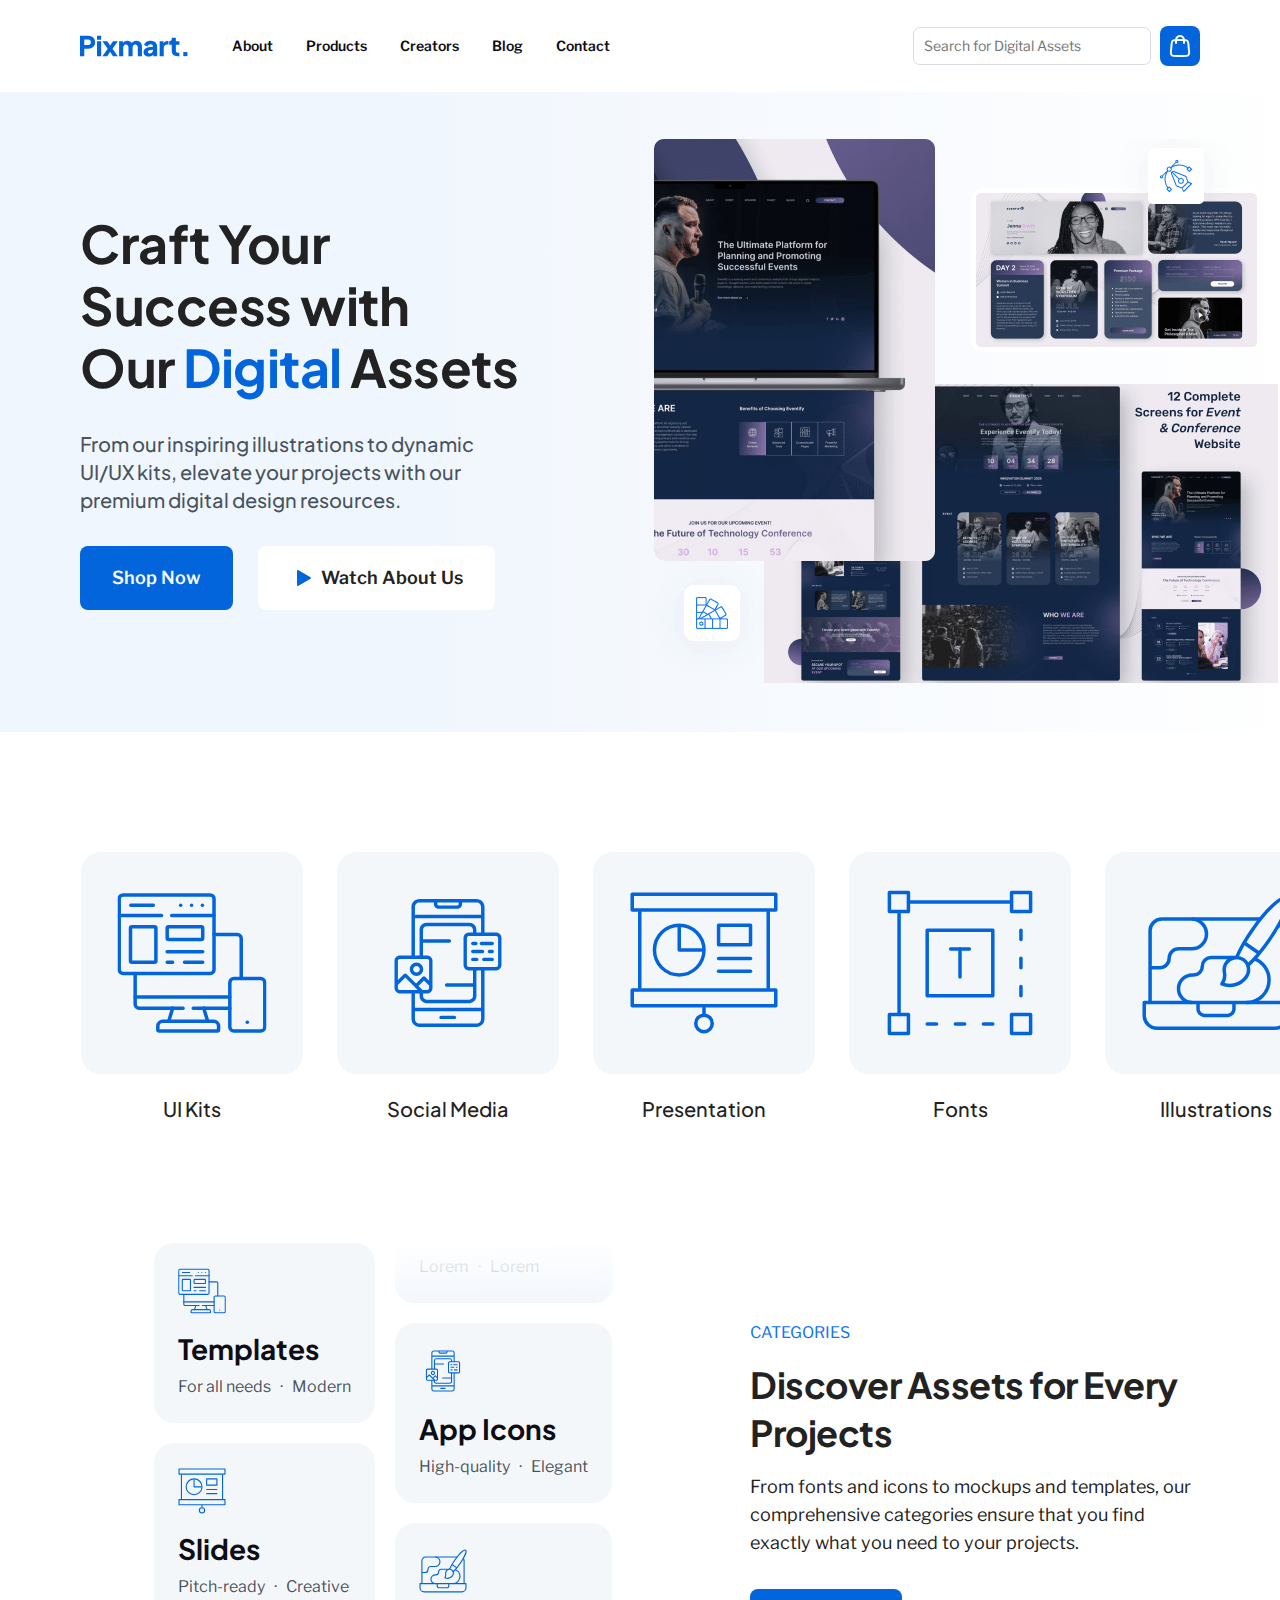
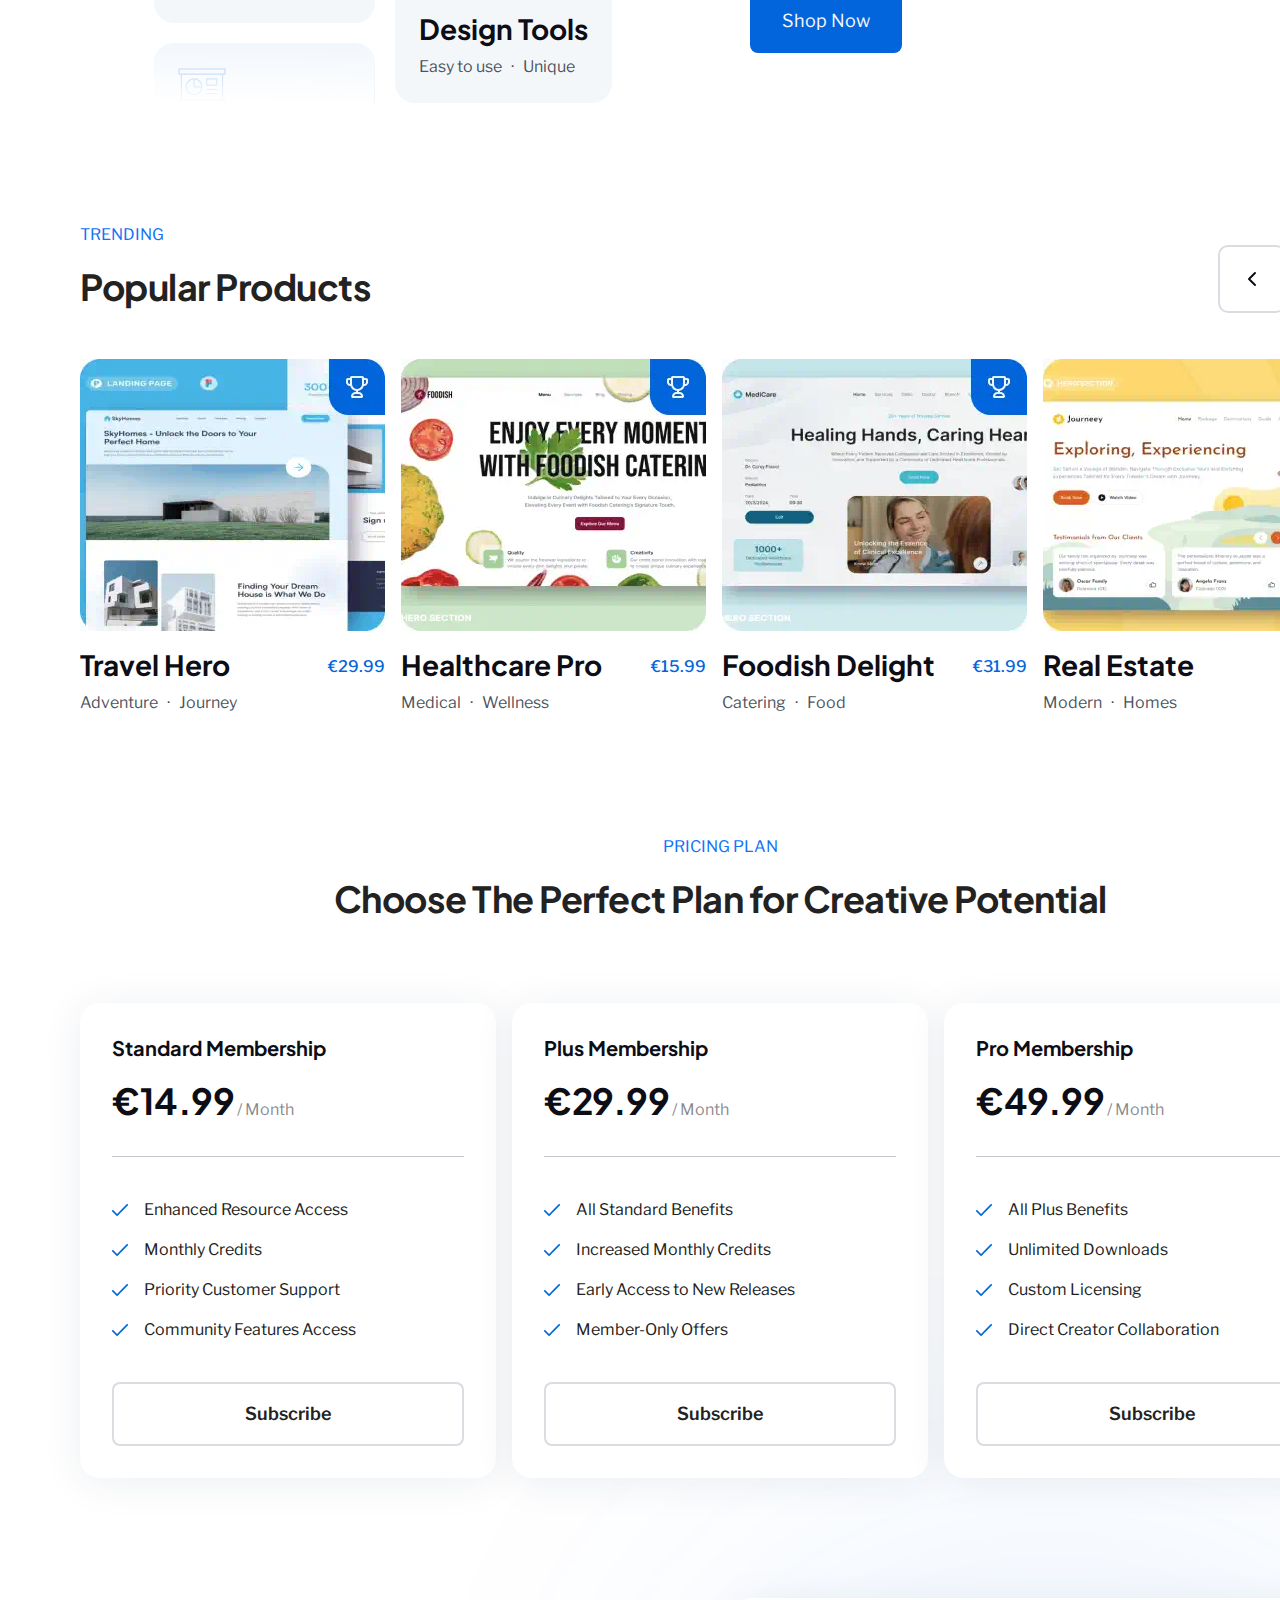
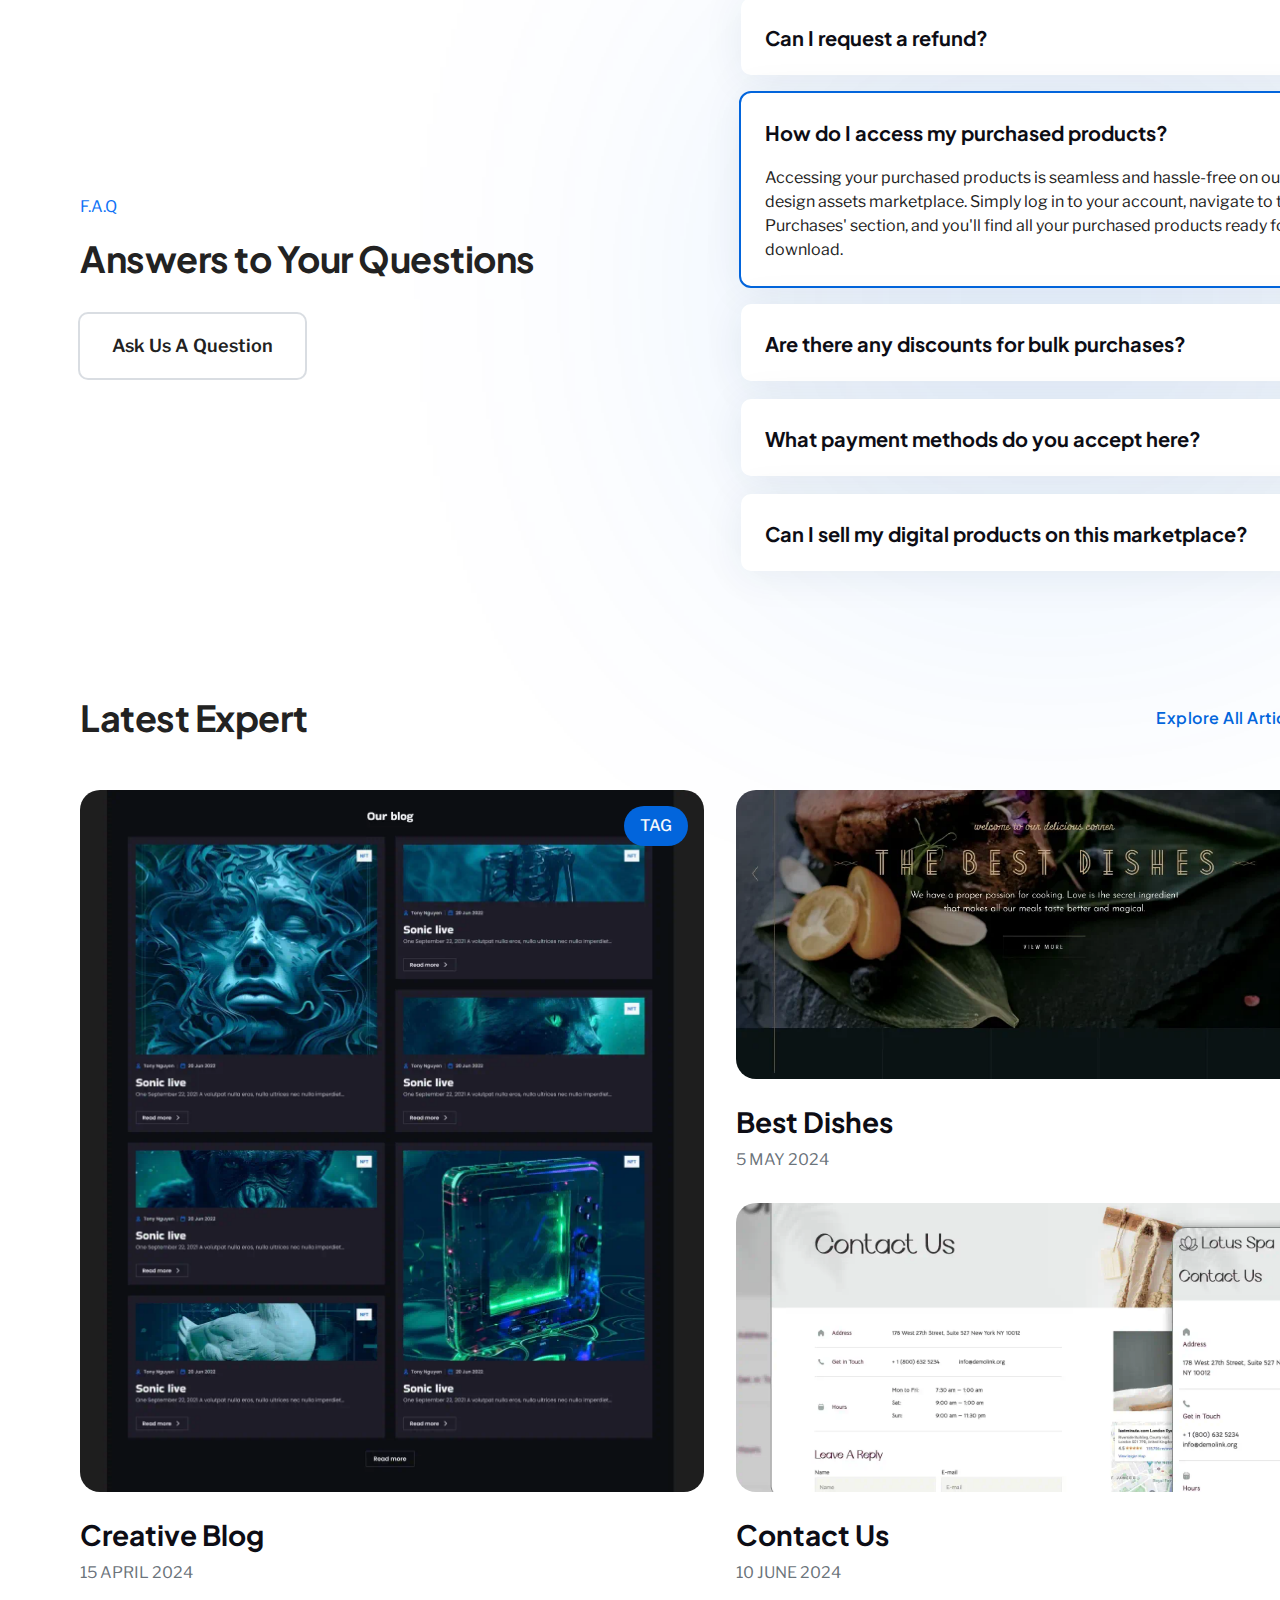
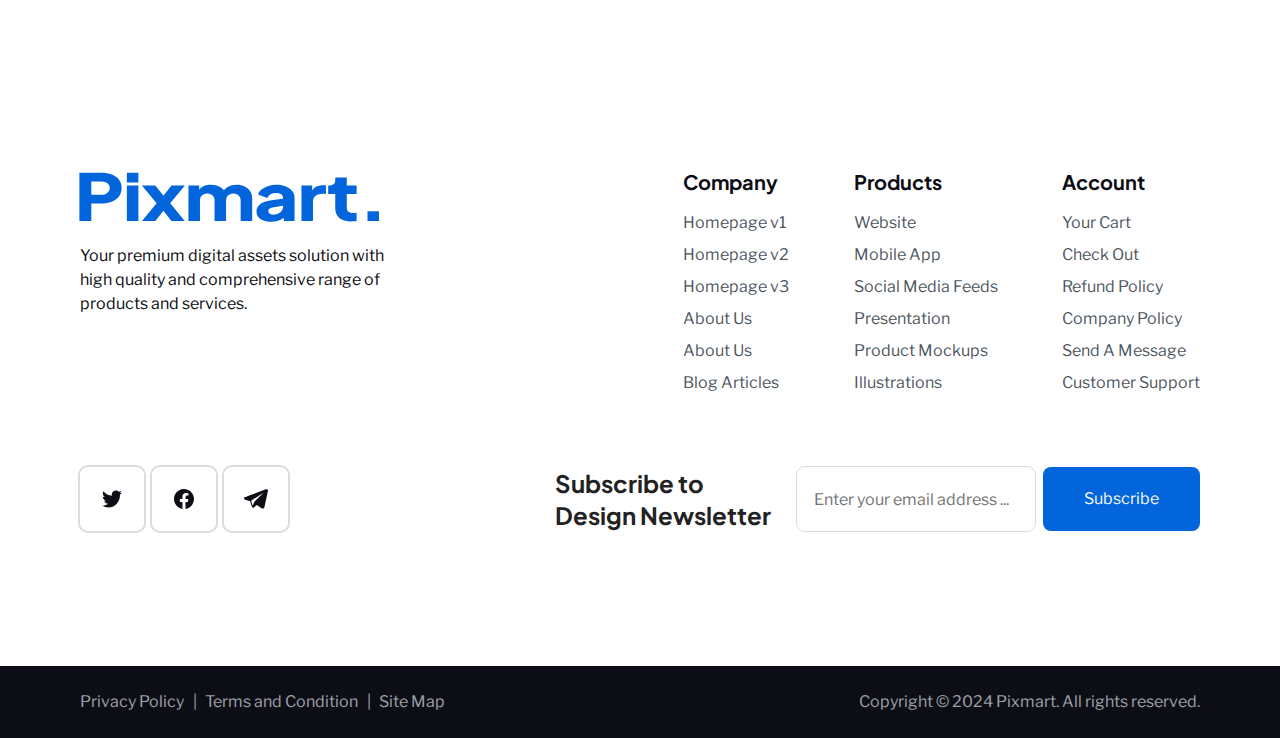
==== commit cecec611: "refactor: simplify hero section markup and remove unnecessary CSS properties" ====
--- a/index.html
+++ b/index.html
@@ -88,14 +88,7 @@
             <section class="hero container">
                 <div class="hero__text-container">
                     <h1 class="hero__title">
-                        <span class="block-line">Craft Your</span>
-                        <span class="block-line">Success with</span>
-                        <span class="block-line">Our
-                            <span class="hero__accent">
-                                Digital
-                            </span> 
-                            Assets
-                        </span>
+                        Craft Your Success&#160;with Our&#160;<span class="hero__accent">Digital</span>&#160;Assets
                     </h1>
                     <p class="hero__slogan">
                         From our inspiring illustrations to dynamic UI/UX kits, elevate your projects with our premium digital design resources.
--- a/css/style.css
+++ b/css/style.css
@@ -269,9 +269,6 @@
     line-height: var(--font-line-height-heroes);
     letter-spacing: -0.5px;
     margin: 0;
-    display: flex;
-    flex-direction: column;
-    align-items: flex-start;
 }
 
 .block-line {
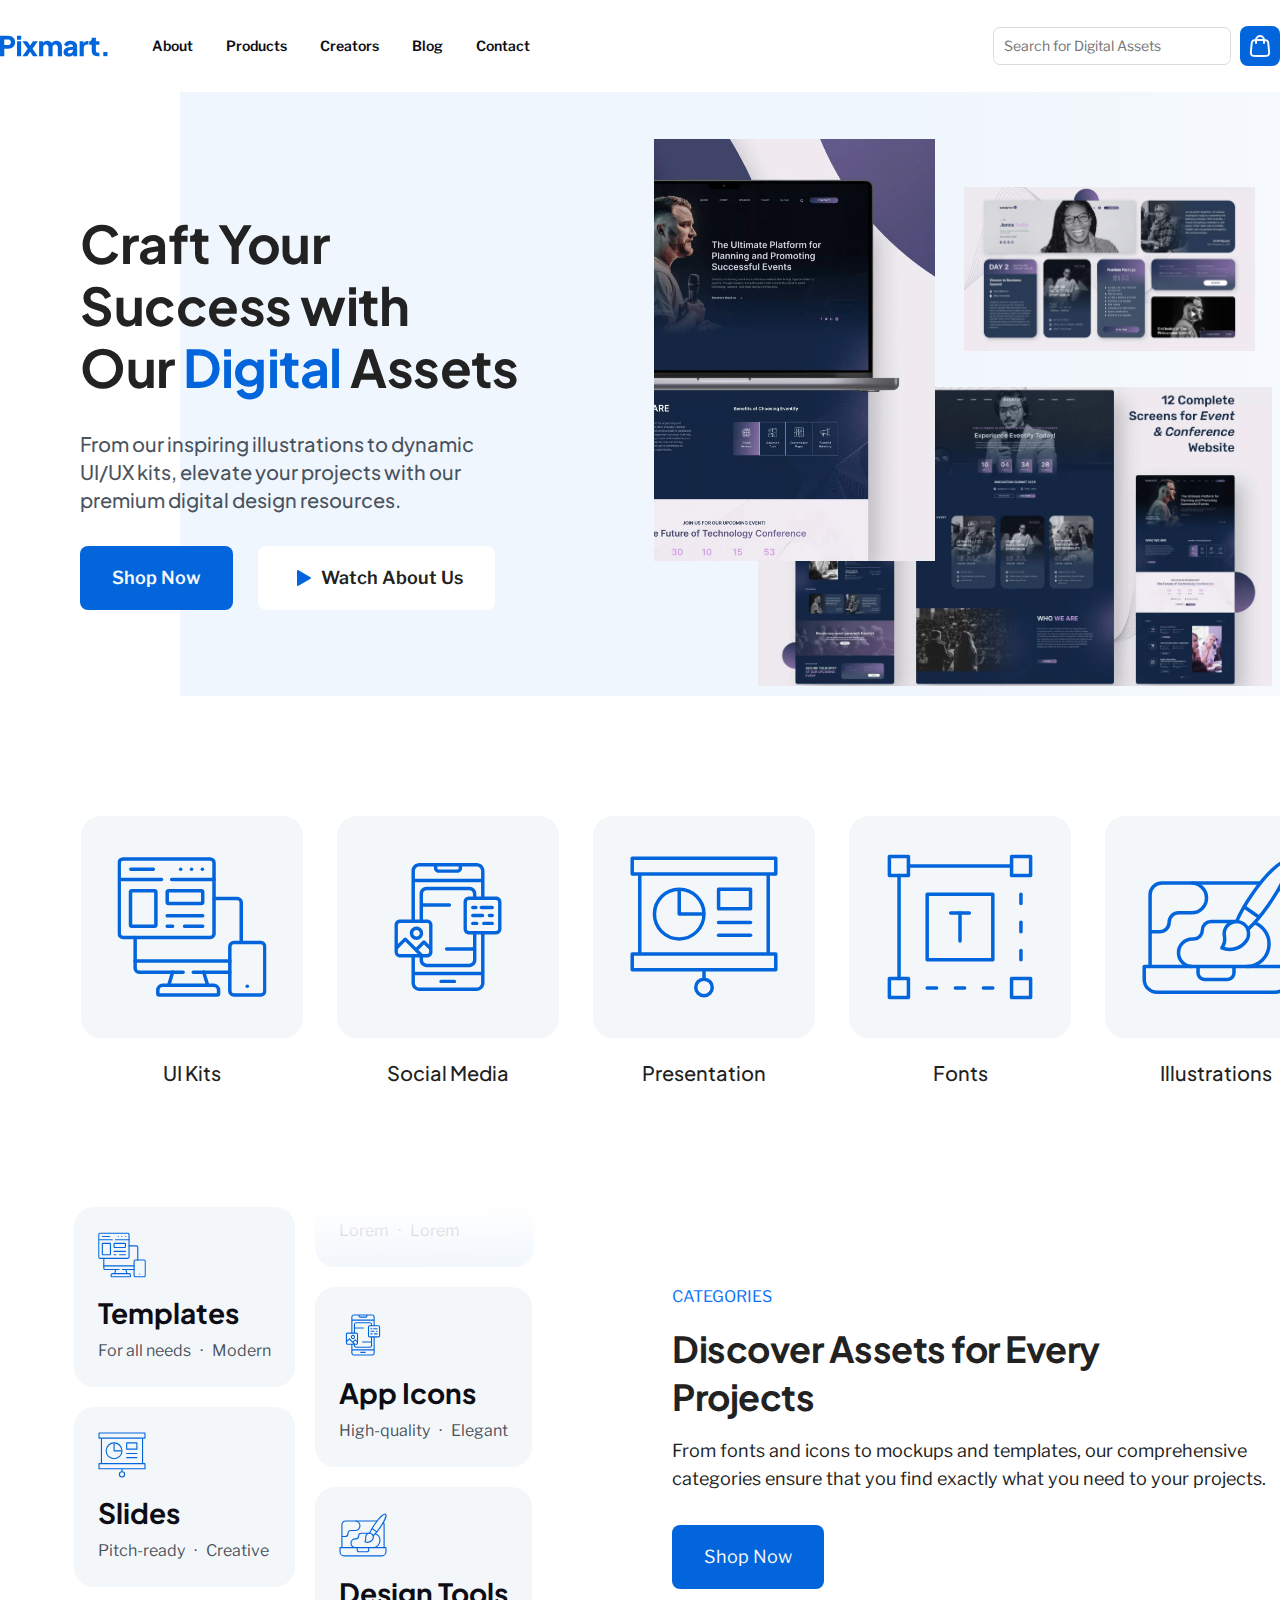
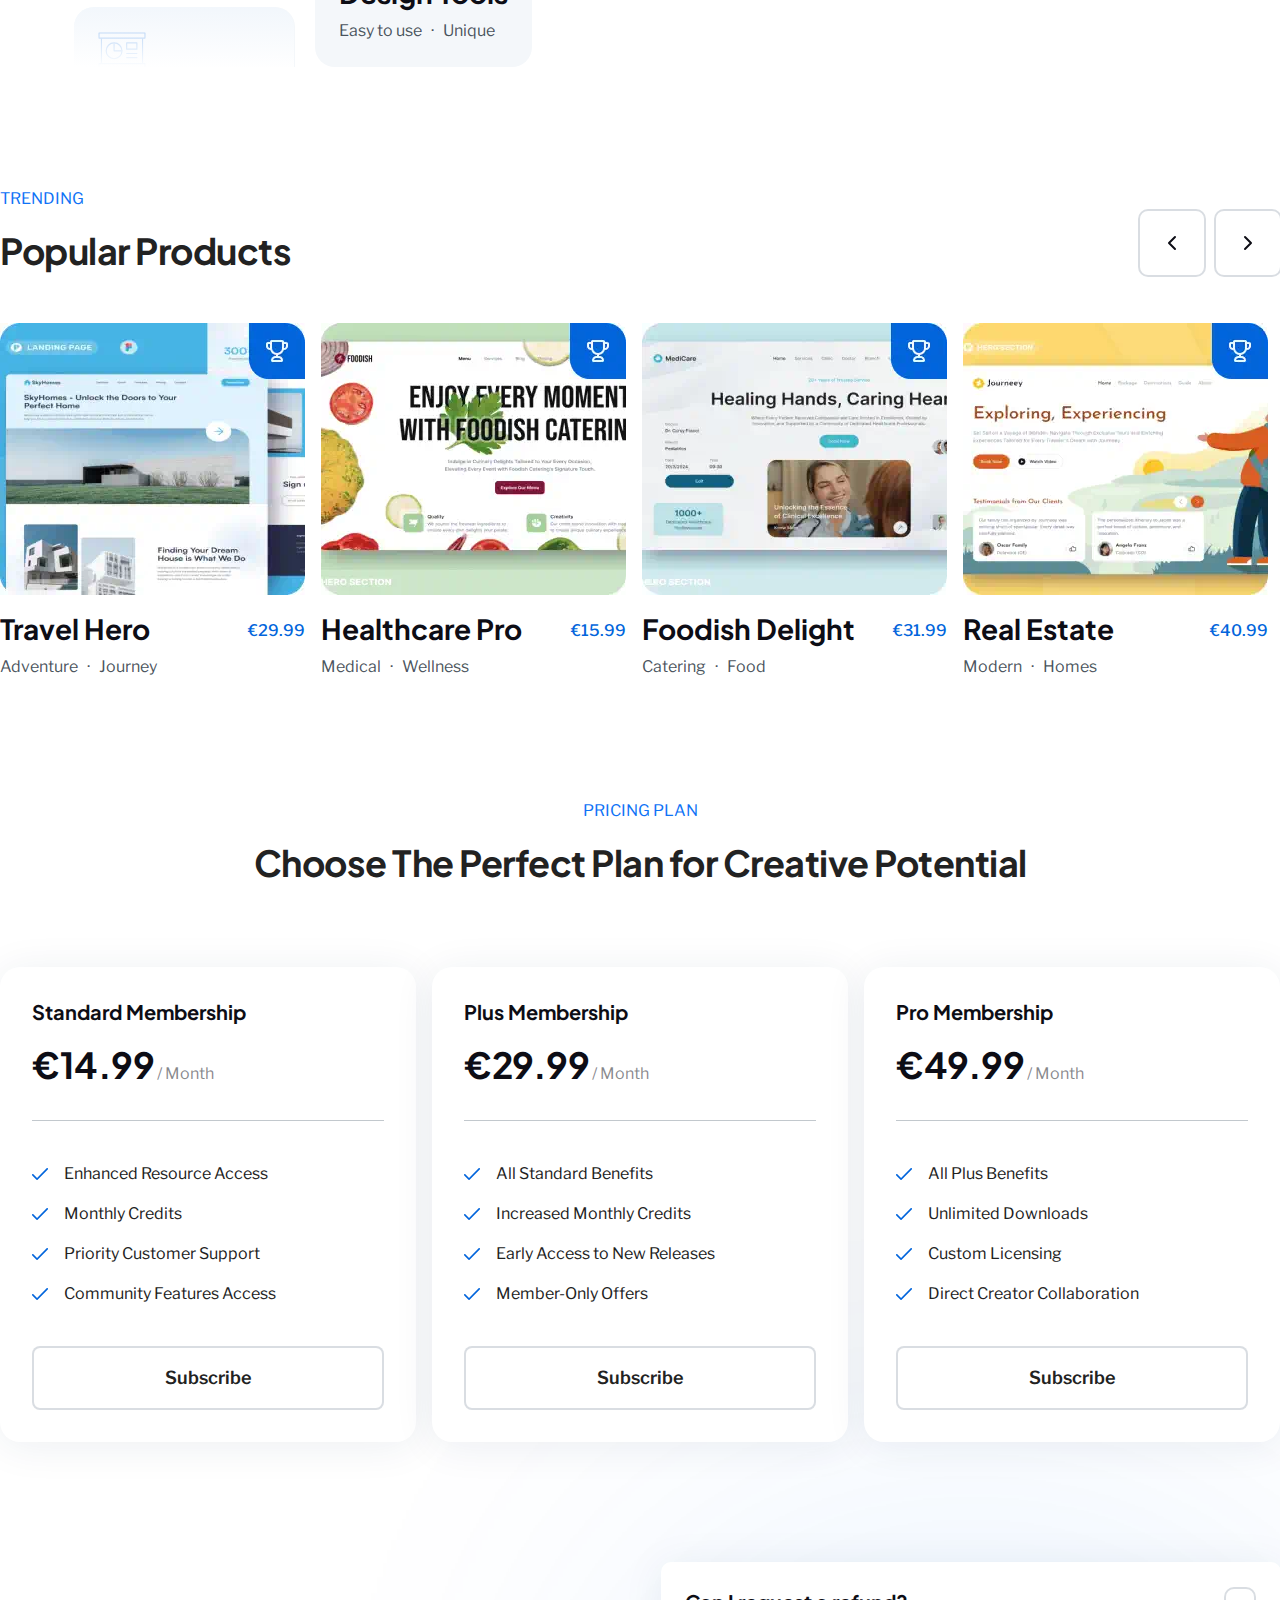
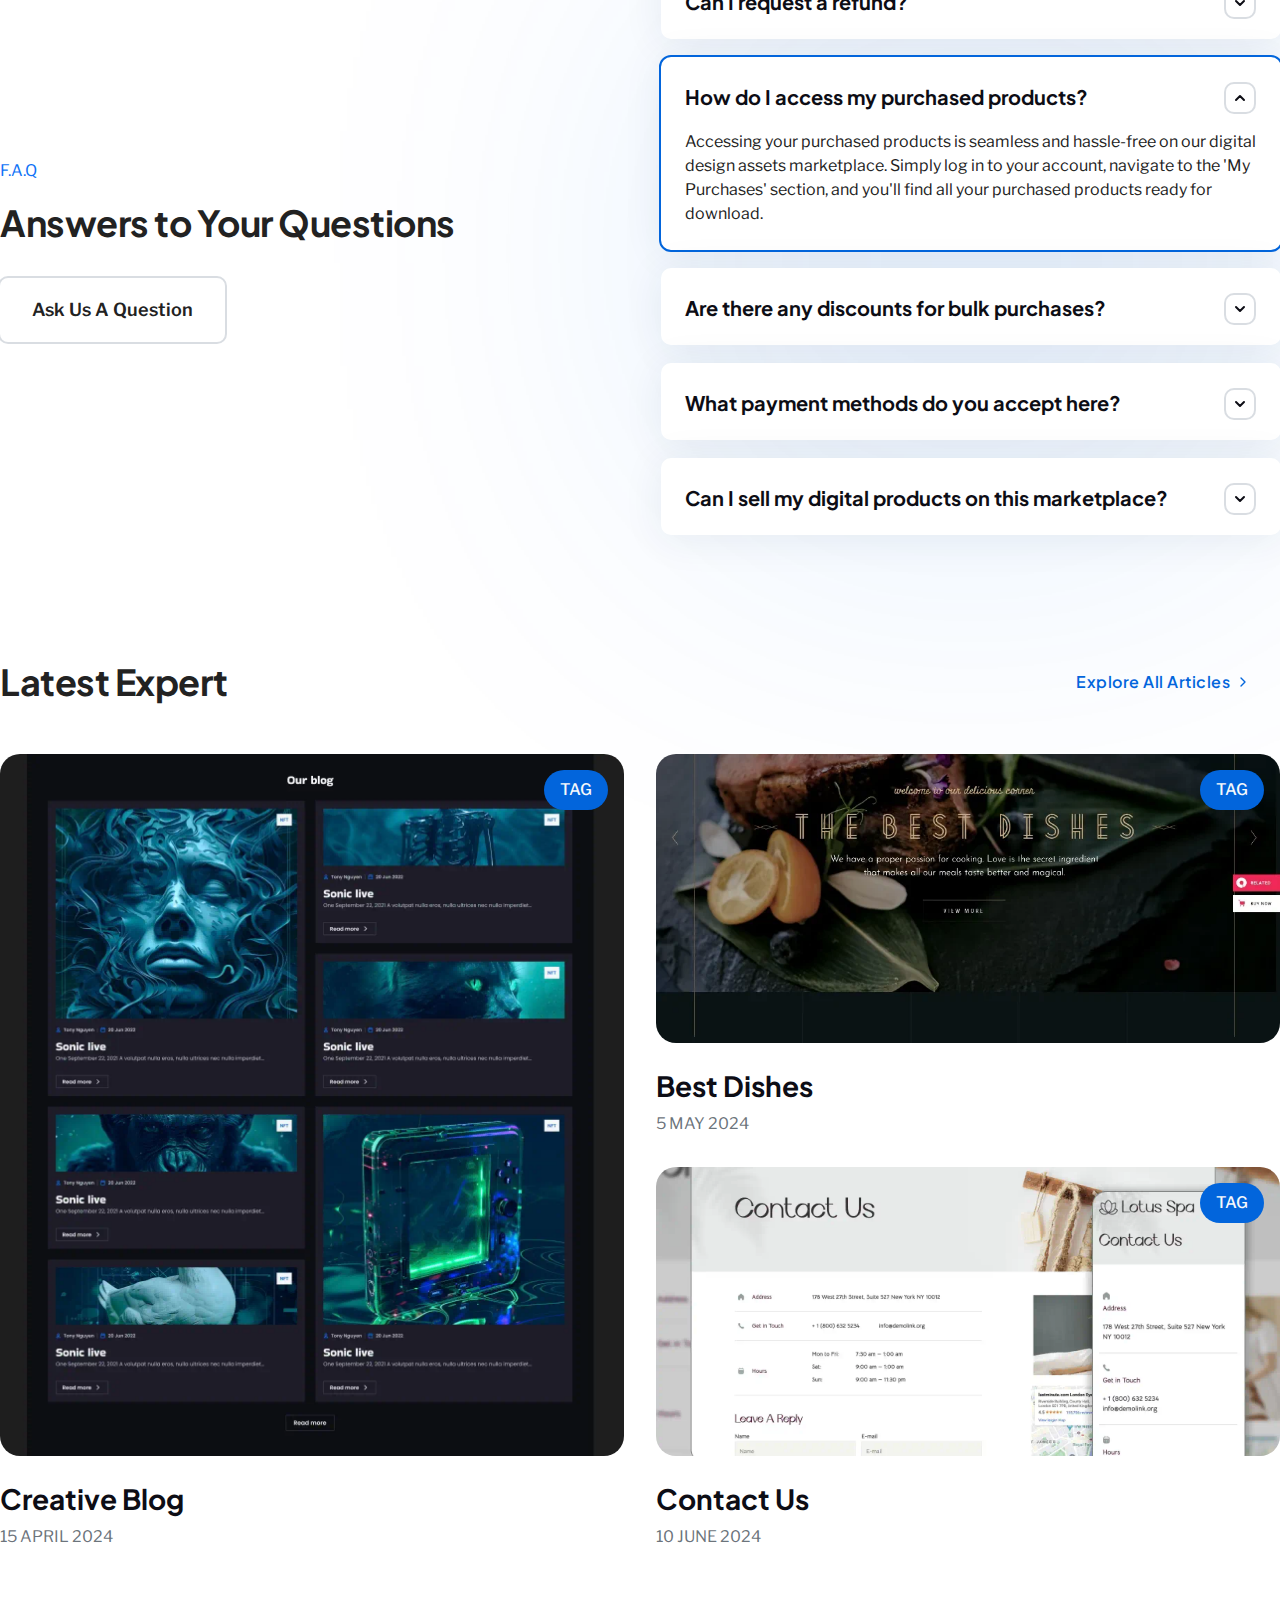
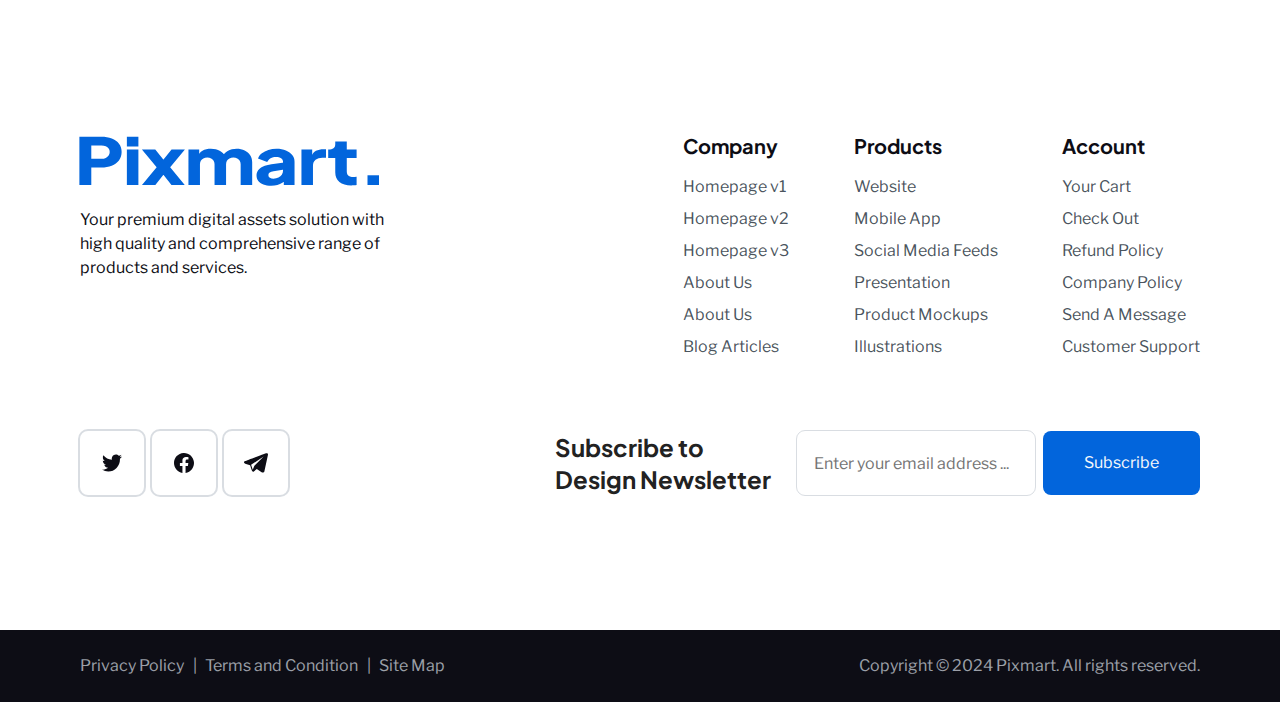
==== commit f9951906: "fix: update headings for better readability and adjust layout for hero images" ====
--- a/index.html
+++ b/index.html
@@ -116,12 +116,6 @@
                 </div>
                 <figure class="hero__img-container">
                     <img
-                        src="img/ornaments-min.png"
-                        alt="Ornaments"
-                        width="624"
-                        height="544"
-                    >
-                    <!-- <img
                         src="img/ui_hero.webp"
                         alt="Ui design"
                         class="hero__image-ui"
@@ -141,7 +135,7 @@
                         class="hero__img-examples"
                         width="291"
                         height="164"
-                    > -->
+                    >
                 </figure>
             </section>
 
--- a/css/style.css
+++ b/css/style.css
@@ -94,8 +94,7 @@
 }
 
 .container {
-    padding-inline: 80px;
-    max-width: 1440px;
+    max-width: 1280px;
     margin: 0 auto;
 }
 
@@ -269,6 +268,7 @@
     line-height: var(--font-line-height-heroes);
     letter-spacing: -0.5px;
     margin: 0;
+    max-width: min-content;
 }
 
 .block-line {
@@ -359,9 +359,35 @@
     color: rgba(34, 52, 73, 0.4);
 }
 
-figure.hero__img-container {
+.hero__img-container {
     padding-block: 47px 30px;
-}
+    display: grid;
+    grid-template-columns: 6.3% 15.1% 27%;
+    grid-template-rows: 3% 32%;
+    grid-gap: 32px;
+}
+
+.hero__img-examples {
+    grid-column: 3/4;
+    grid-row: 2/3;
+    object-fit: cover;
+}
+
+.hero__image-ui {
+    grid-column: 1/2;
+    grid-row: 1/4;
+    object-fit: cover;
+    object-position: right;
+    z-index: 1;
+}
+
+.hero__img-screens {
+    object-fit: cover;
+    grid-column: 2/3;
+    grid-row: 3/4;
+}
+
+
 
 .products {
     display: flex;
@@ -1480,7 +1506,7 @@
     letter-spacing: -0.5px;
     margin: 0;
     padding: 64px 0 100px 0;
-    white-space: pre-line;
+    max-width: min-content;
 }
 
 .side-filters__form-price,
@@ -2246,7 +2272,6 @@
     letter-spacing: -0.5px;
     margin: 0;
     margin-top: 24px;
-    white-space: pre-line;
 }
 
 .blog-details__background-heading {
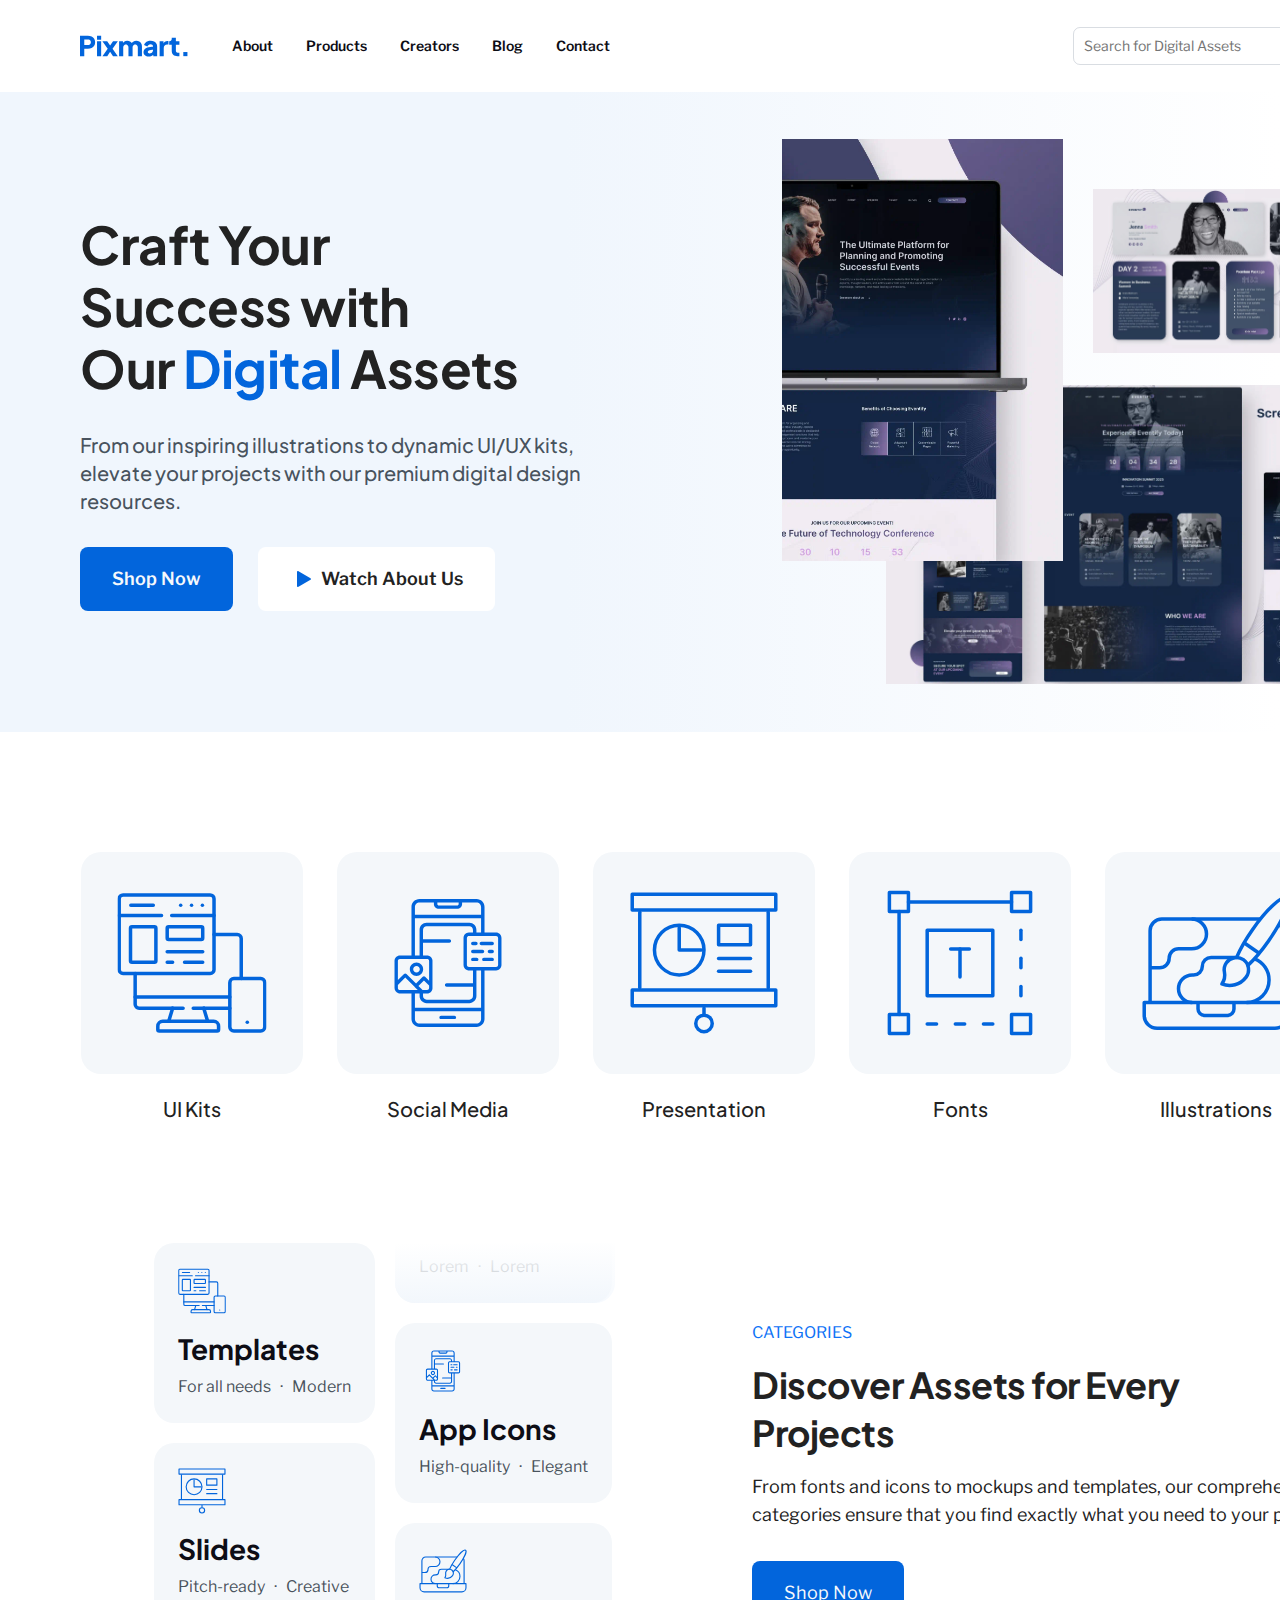
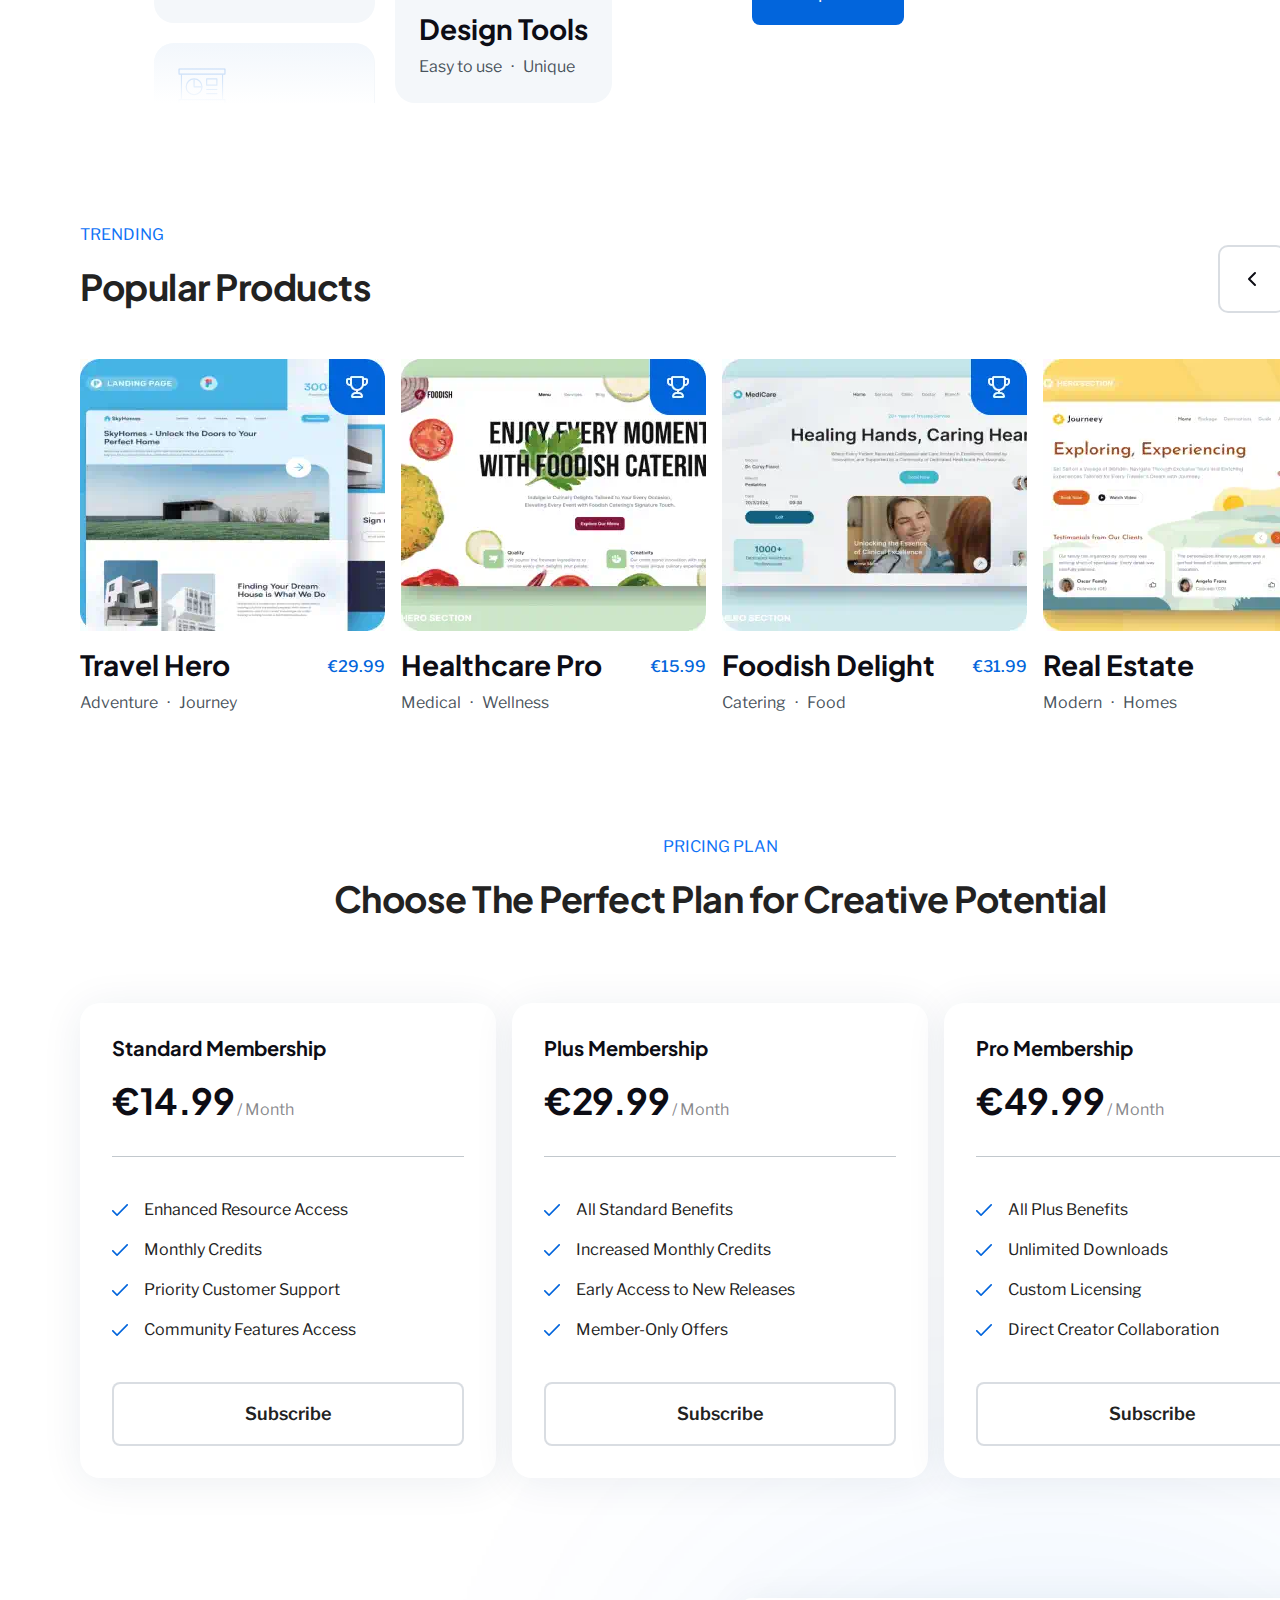
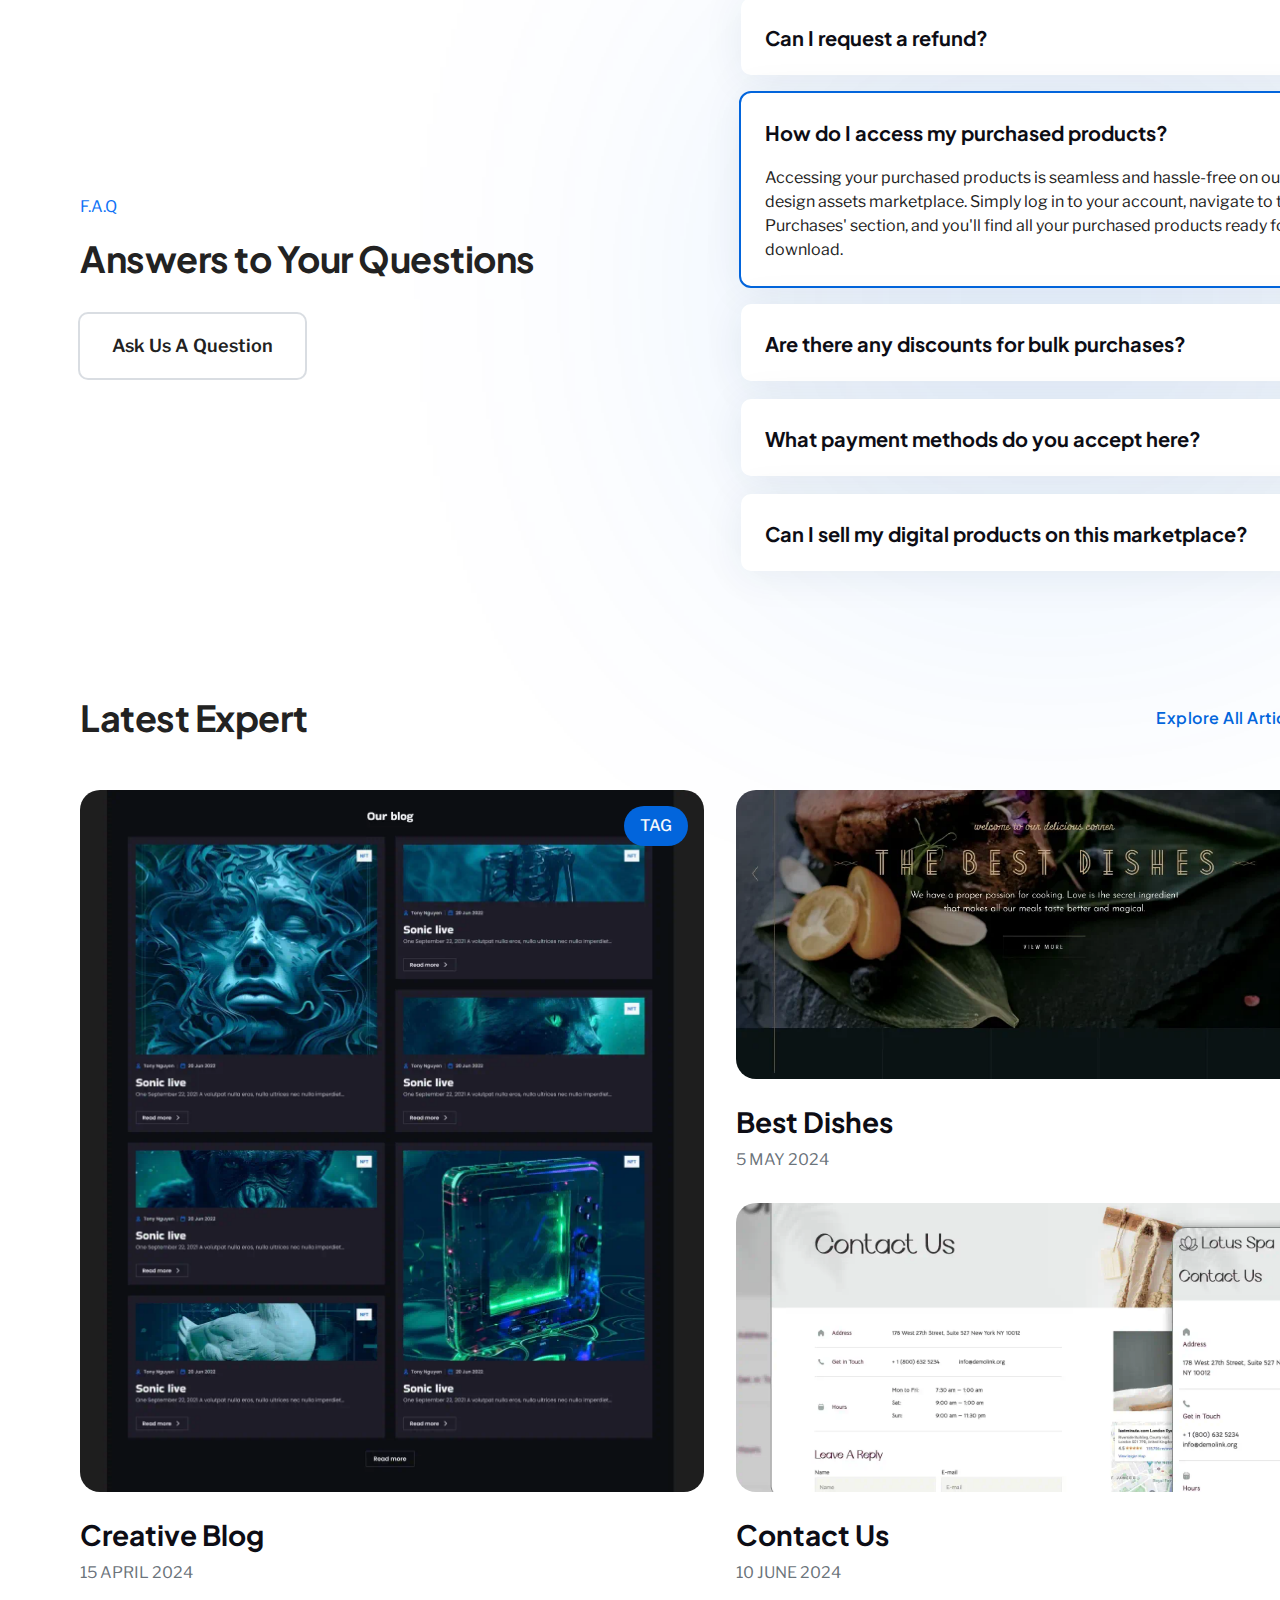
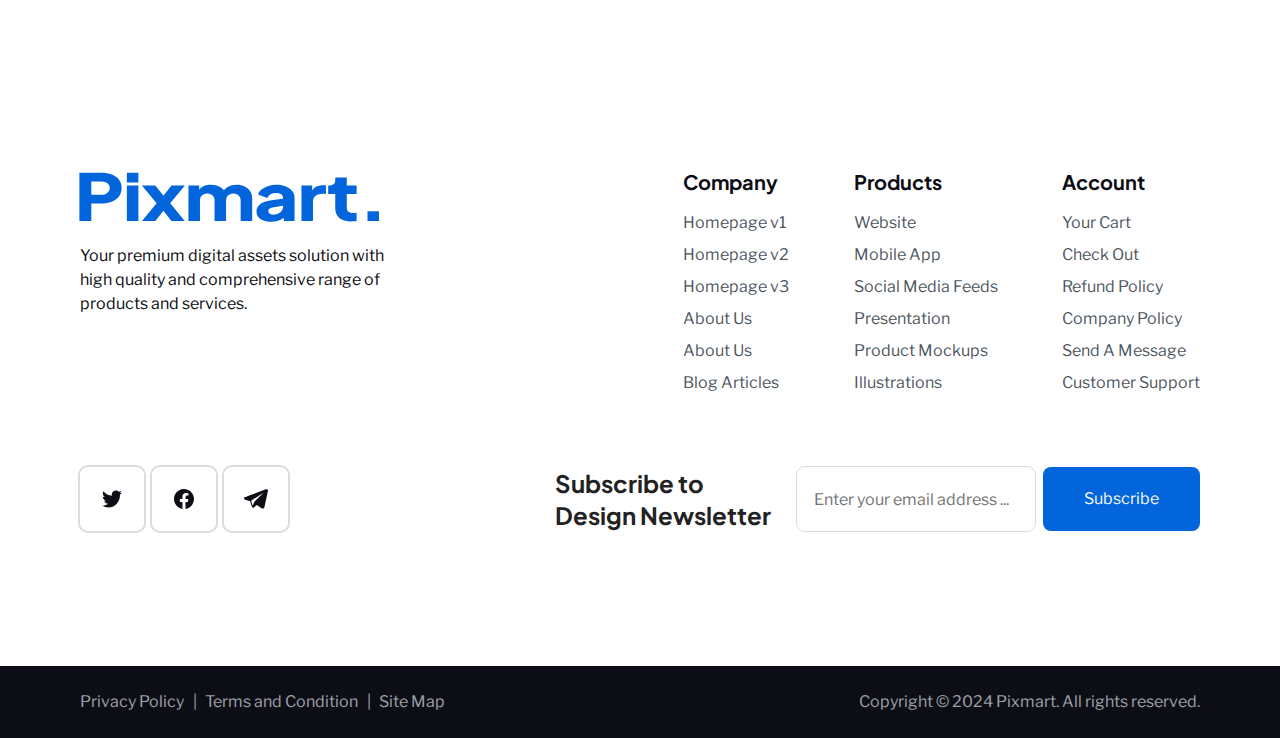
==== commit 47ec2b0e: "refactor: enhance hero section layout and styling" ====
--- a/index.html
+++ b/index.html
@@ -85,58 +85,60 @@
 
         <main class="section-gap-container">
 
-            <section class="hero container">
-                <div class="hero__text-container">
-                    <h1 class="hero__title">
-                        Craft Your Success&#160;with Our&#160;<span class="hero__accent">Digital</span>&#160;Assets
-                    </h1>
-                    <p class="hero__slogan">
-                        From our inspiring illustrations to dynamic UI/UX kits, elevate your projects with our premium digital design resources.
-                    </p>
-                    <div class="hero__buttons-wrap">
-                        <a class="hero__buttons brand-color-button" href="catalog.html">
-                            Shop Now
-                        </a>
-                        <a
-                            class="hero__buttons-social"
-                            href="#"
-                            target="_blank"
-                            rel="noopener noreferrer"
-                        >
-                            <svg
-                                class="hero__button-img"
-                                width="14"
-                                height="16"
-                            >
-                                <use xlink:href="img/sprite.svg#play-ico"></use>
-                            </svg>
-                            Watch About Us
-                        </a>
+            <section class="hero">
+                <div class="hero__content container">
+                    <div class="hero__text-container">
+                        <h1 class="hero__title">
+                            Craft Your Success&#160;with Our&#160;<span class="hero__accent">Digital</span>&#160;Assets
+                        </h1>
+                        <p class="hero__slogan">
+                            From our inspiring illustrations to dynamic UI/UX kits, elevate your projects with our premium digital design resources.
+                        </p>
+                        <div class="hero__buttons-wrap">
+                            <a class="hero__buttons brand-color-button" href="catalog.html">
+                                Shop Now
+                            </a>
+                            <a
+                                class="hero__buttons-social"
+                                href="#"
+                                target="_blank"
+                                rel="noopener noreferrer"
+                            >
+                                <svg
+                                    class="hero__button-img"
+                                    width="14"
+                                    height="16"
+                                >
+                                    <use xlink:href="img/sprite.svg#play-ico"></use>
+                                </svg>
+                                Watch About Us
+                            </a>
+                        </div>
                     </div>
-                </div>
-                <figure class="hero__img-container">
-                    <img
-                        src="img/ui_hero.webp"
-                        alt="Ui design"
-                        class="hero__image-ui"
-                        width="281"
-                        height="422"
-                    >
-                    <img
-                        src="img/screens_hero.webp"
-                        alt="Event screens"
-                        class="hero__img-screens"
-                        width="514"
-                        height="299"
-                    >
-                    <img
-                        src="img/examples_hero.webp"
-                        alt="Pages of site"
-                        class="hero__img-examples"
-                        width="291"
-                        height="164"
-                    >
-                </figure>
+                    <figure class="hero__img-container">
+                        <img
+                            src="img/ui_hero.webp"
+                            alt="Ui design"
+                            class="hero__image-ui"
+                            width="281"
+                            height="422"
+                        >
+                        <img
+                            src="img/screens_hero.webp"
+                            alt="Event screens"
+                            class="hero__img-screens"
+                            width="514"
+                            height="299"
+                        >
+                        <img
+                            src="img/examples_hero.webp"
+                            alt="Pages of site"
+                            class="hero__img-examples"
+                            width="291"
+                            height="164"
+                        >
+                    </figure>
+                </div>
             </section>
 
             <section class="products" aria-label="Products">
--- a/css/style.css
+++ b/css/style.css
@@ -94,8 +94,9 @@
 }
 
 .container {
-    max-width: 1280px;
-    margin: 0 auto;
+    width: 1440px;
+    margin-inline: auto;
+    padding-inline: 80px;
 }
 
 :focus {
@@ -126,10 +127,11 @@
 .header {
     display: flex;
     align-items: center;
-    padding-top: 22px;
-    padding-bottom: 22px;
-    justify-content: flex-start;
+    padding-top: 26px;
+    padding-bottom: 26px;
+    justify-content: space-between;
     gap: 8px;
+    flex-wrap: nowrap;
 }
 
 .header__link-svg {
@@ -150,6 +152,7 @@
     margin-left: auto;
     display: flex;
     align-items: center;
+    margin-right: 0px;
 }
 
 .header__search-filds {
@@ -199,6 +202,14 @@
     display: flex;
     gap: 33px;
     align-items: center;
+    max-width: 820px;
+    flex-wrap: nowrap;
+    overflow: hidden;
+}
+
+.nav-menu__item {
+    display: flex;
+    flex-wrap: nowrap;
 }
 
 .nav-menu__link {
@@ -208,6 +219,8 @@
     font-family: var(--font-family-secondary);
     text-transform: capitalize;
     color: var(--color-text-primary);
+    text-overflow: ellipsis;
+    overflow: hidden;
 }
 
 .nav-menu__link:hover {
@@ -229,36 +242,30 @@
 }
 
 .hero {
-    position: relative;
-    display: flex;
-    flex-direction: row;
-    justify-content: center;
-    gap: 36px;
-    align-items: flex-start;
-    max-width: none;
-    padding: 0px 40px 0 80px;
-    position: relative;
-}
-
-.hero::before {
-    content: "";
-    position: absolute;
-    top: 0;
-    right: 0;
-    width: 130vw;
-    height: 100%;
     background: linear-gradient(90deg, rgb(240, 246, 253) 44%, var(--color-bg-base) 100%);
     z-index: -1;
 }
 
+.hero__content {
+    display: flex;
+    flex-direction: row;
+    justify-content: space-between;
+    gap: 29px;
+    flex-wrap: nowrap;
+    padding-inline: 80px 40px;
+    margin-block: 47px;
+    align-items: flex-start;
+}
+
 .hero__text-container {
     display: flex;
     flex-direction: column;
     align-items: flex-start;
     gap: 32px;
-    padding: 120px 0 0 0;
-    max-width: 43%;
-    margin: 0 100px 0px 0;
+    padding: 74px 0 0 0;
+    margin: 0px 100px 74px 0;
+    flex-wrap: nowrap;
+    overflow: hidden;
 }
 
 .hero__title {
@@ -286,6 +293,10 @@
     line-height: var(--font-line-height-large);
     color: var(--color-text-secondary);
     margin: 0px;
+    max-width: 568px;
+    overflow: hidden;
+    white-space: normal;
+    text-overflow: ellipsis;
 }
 
 .hero__buttons-wrap {
@@ -360,11 +371,11 @@
 }
 
 .hero__img-container {
-    padding-block: 47px 30px;
     display: grid;
-    grid-template-columns: 6.3% 15.1% 27%;
-    grid-template-rows: 3% 32%;
+    grid-template-columns: 11.6% 28.3%;
+    grid-template-rows: 3.5% 31%;
     grid-gap: 32px;
+    max-width: 618px;
 }
 
 .hero__img-examples {
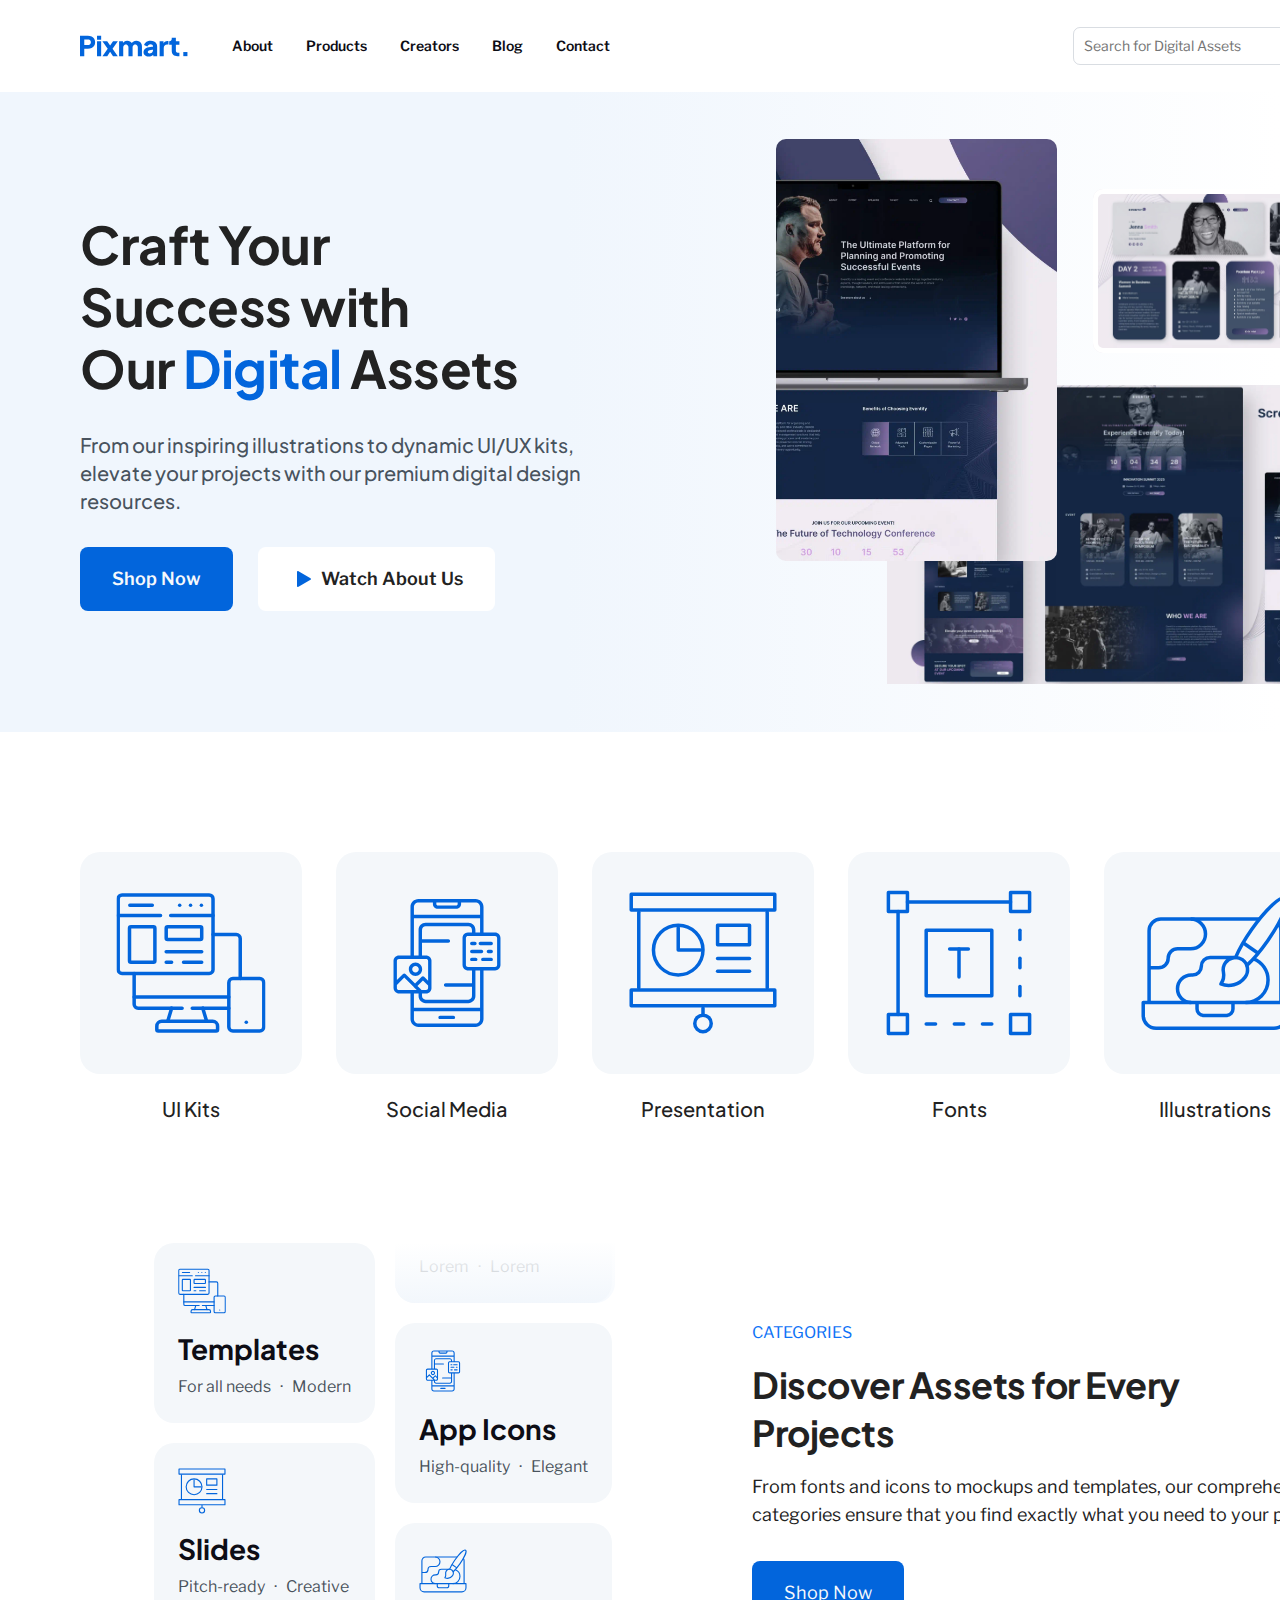
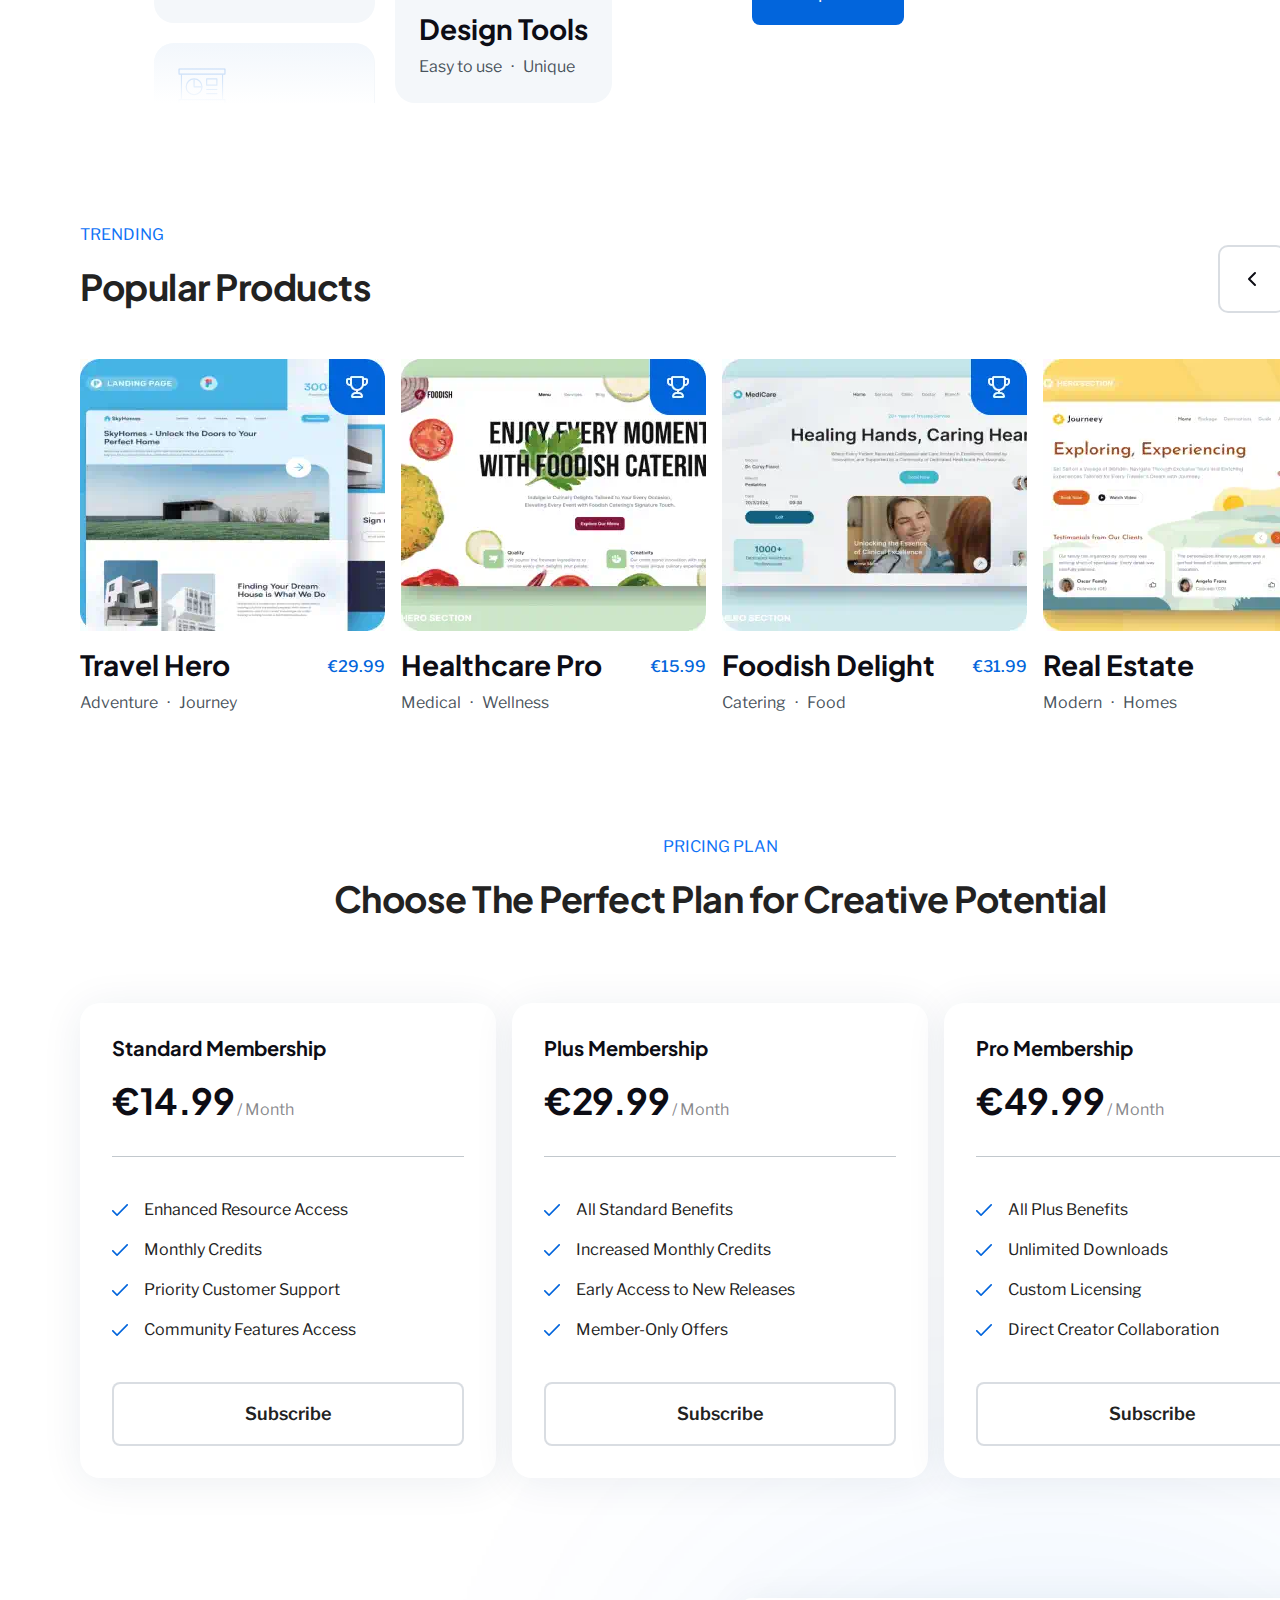
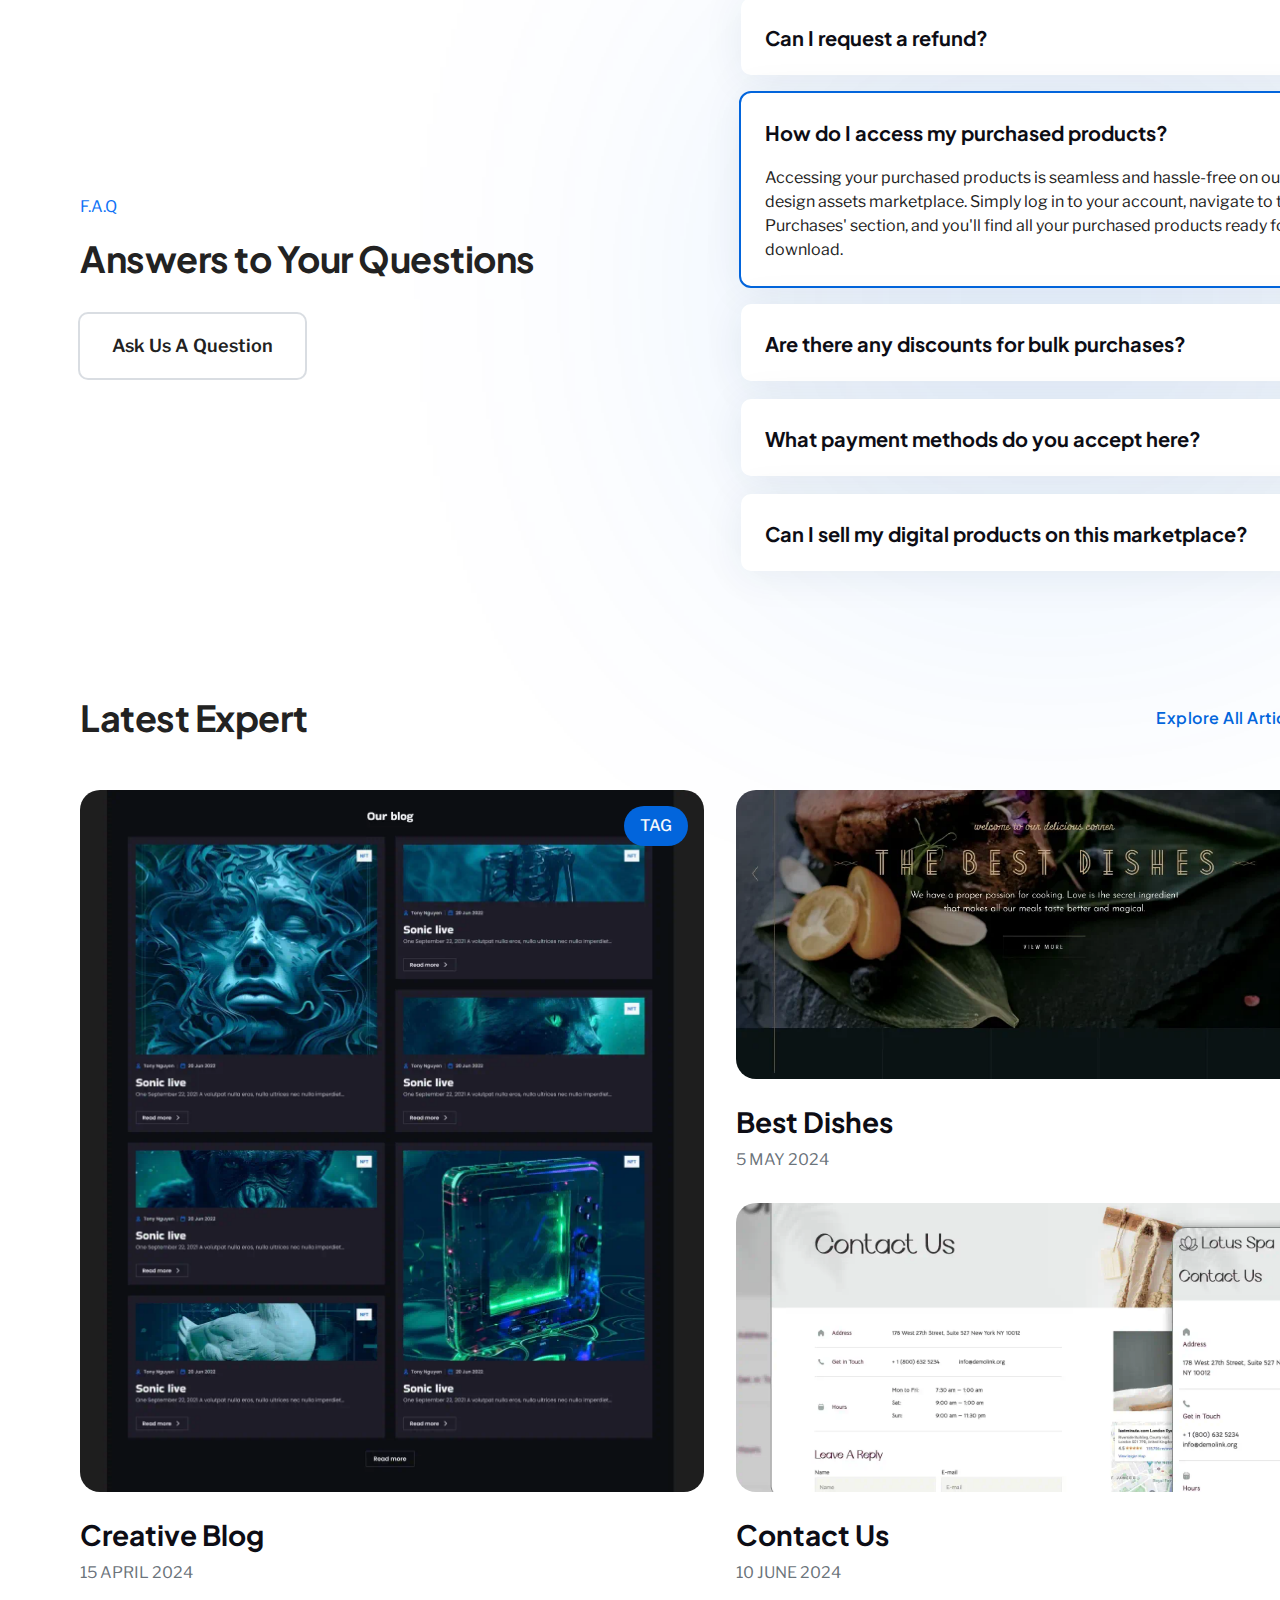
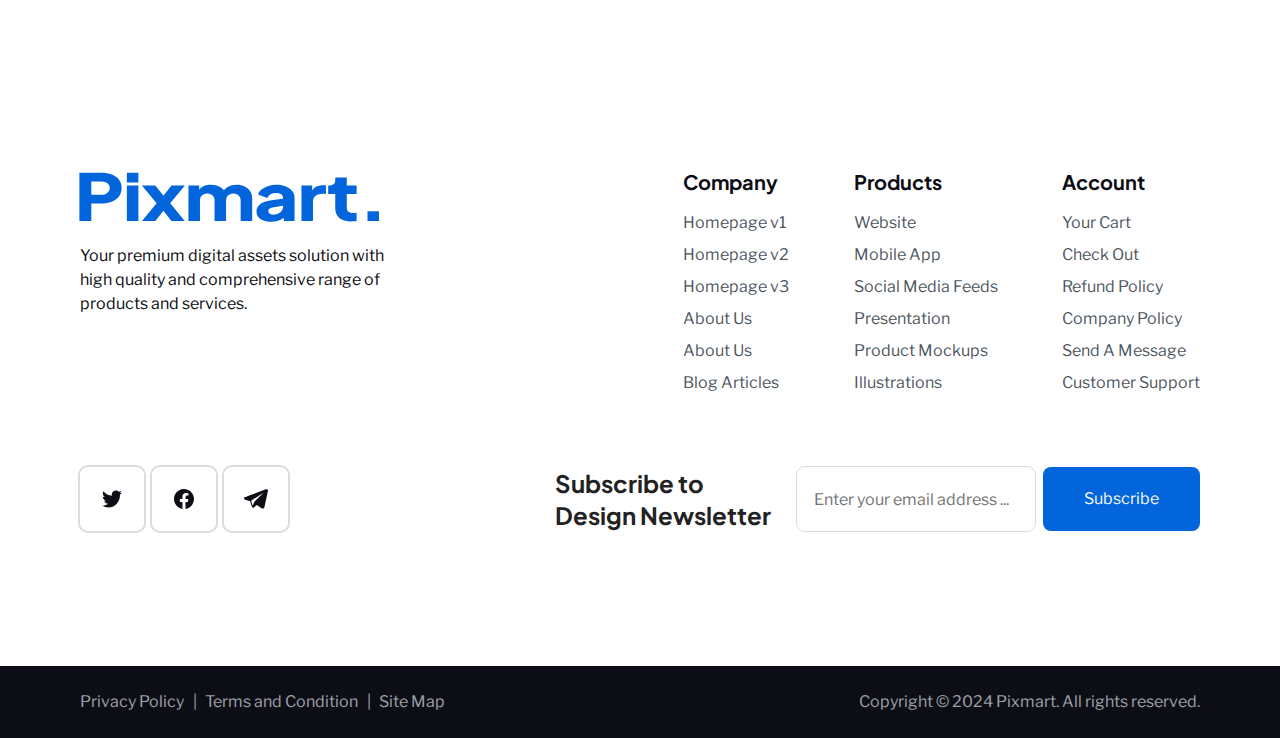
==== commit 91bd14ca: "refactor: hero section , product section layout and  image styling" ====
--- a/index.html
+++ b/index.html
@@ -141,7 +141,7 @@
                 </div>
             </section>
 
-            <section class="products" aria-label="Products">
+            <section class="products container" aria-label="Products">
                 <a href="#" class="products__links">
                     <figure class="products__item">
                         <div class="products__img-container">
--- a/css/style.css
+++ b/css/style.css
@@ -249,8 +249,8 @@
 .hero__content {
     display: flex;
     flex-direction: row;
-    justify-content: space-between;
-    gap: 29px;
+    justify-content: flex-start;
+    gap: 33px;
     flex-wrap: nowrap;
     padding-inline: 80px 40px;
     margin-block: 47px;
@@ -372,24 +372,28 @@
 
 .hero__img-container {
     display: grid;
-    grid-template-columns: 11.6% 28.3%;
+    grid-template-columns: 12.6% 28%;
     grid-template-rows: 3.5% 31%;
     grid-gap: 32px;
-    max-width: 618px;
+    max-width: 624px;
 }
 
 .hero__img-examples {
     grid-column: 3/4;
     grid-row: 2/3;
     object-fit: cover;
+    outline: 5px solid rgb(255, 255, 255);
+    outline-offset: -5px;
+    border-radius: 10px;
 }
 
 .hero__image-ui {
     grid-column: 1/2;
     grid-row: 1/4;
     object-fit: cover;
-    object-position: right;
     z-index: 1;
+    border-radius: 10px;
+    object-position: -345px;
 }
 
 .hero__img-screens {
@@ -405,19 +409,10 @@
     flex-direction: row;
     gap: 34px;
     justify-content: flex-start;
-    padding-inline: 81px 80px;
-}
-
-/* to center content when the screen width is larger than 1440px */
-/* ------------------------------------------------------------- */
-@media (min-width: 1441px) {
-    section.products {
-        padding-inline: 80px;
-        max-width: 1440px;
-        margin: 0 auto;
-    }
-}
-/* ---------------------------------------------------------------*/
+    flex-wrap: nowrap;
+    overflow: hidden;
+}
+
 .products__item {
     display: flex;
     flex-direction: column;
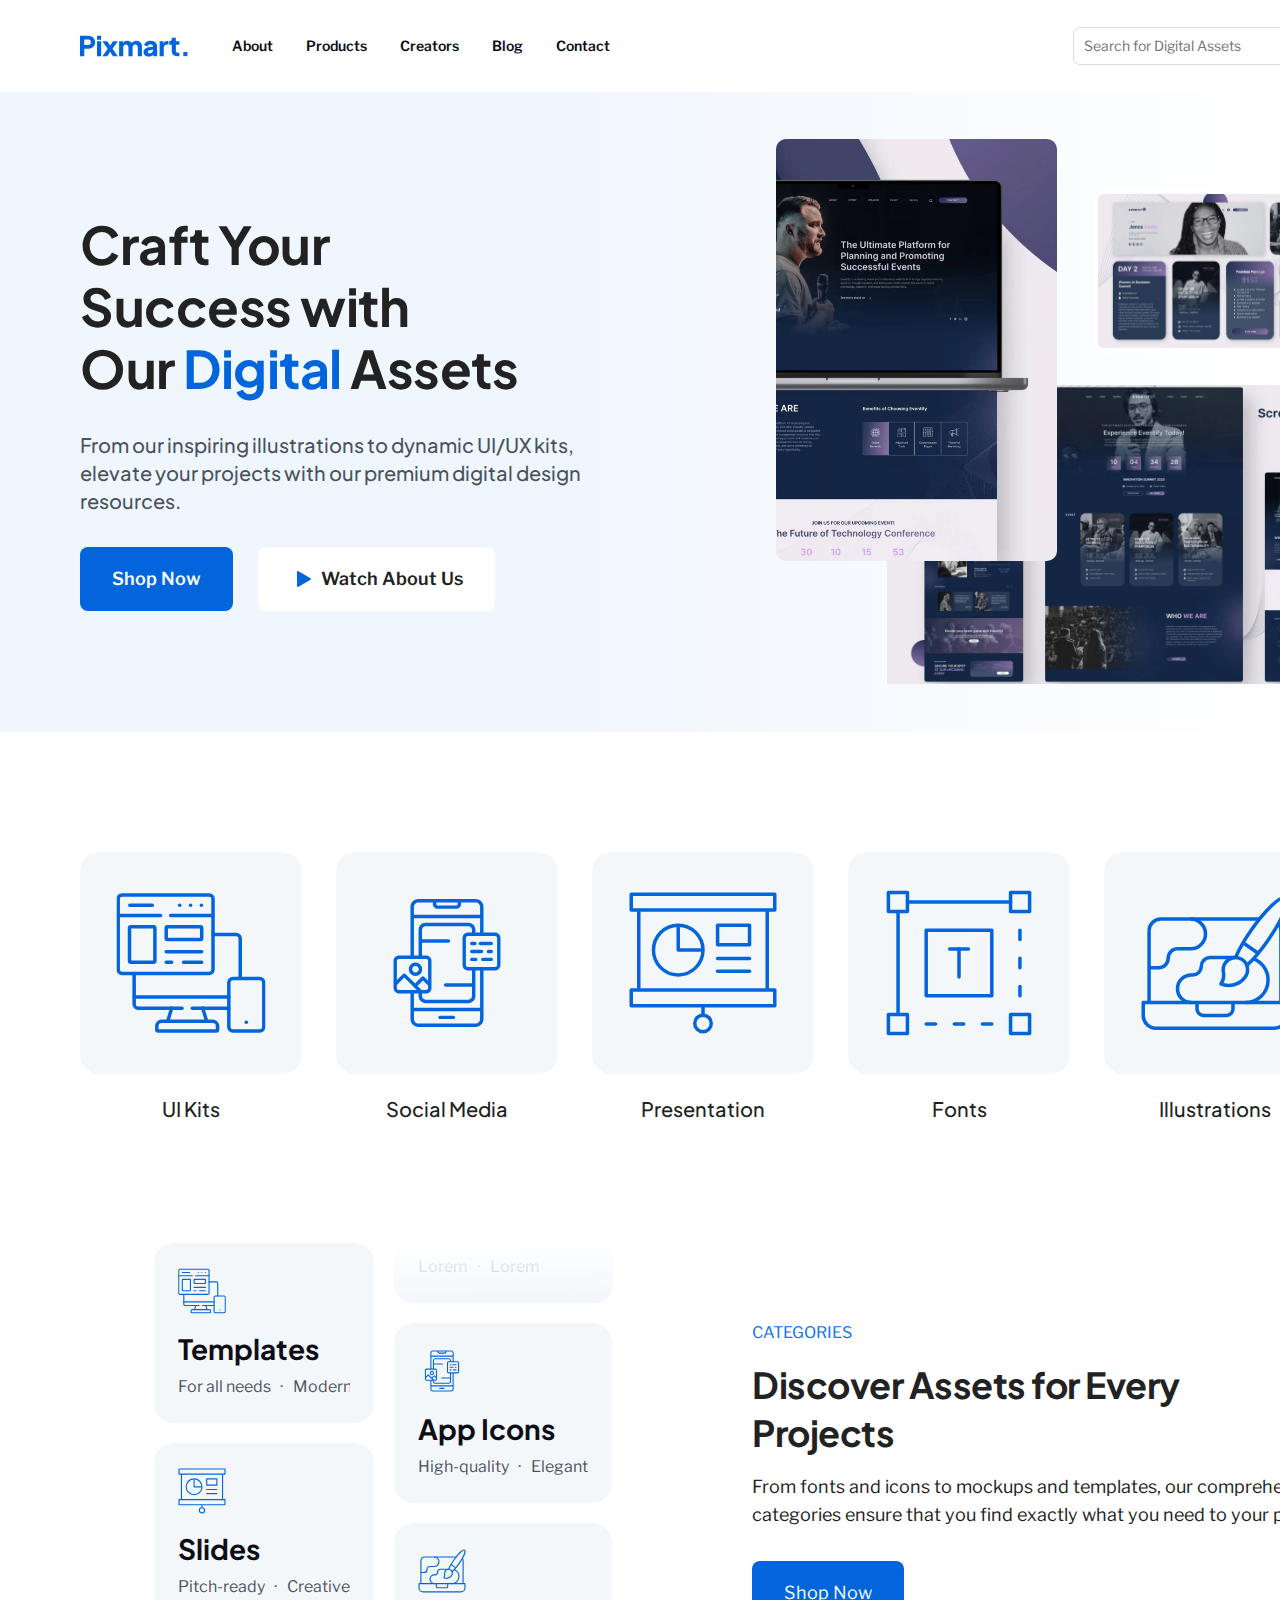
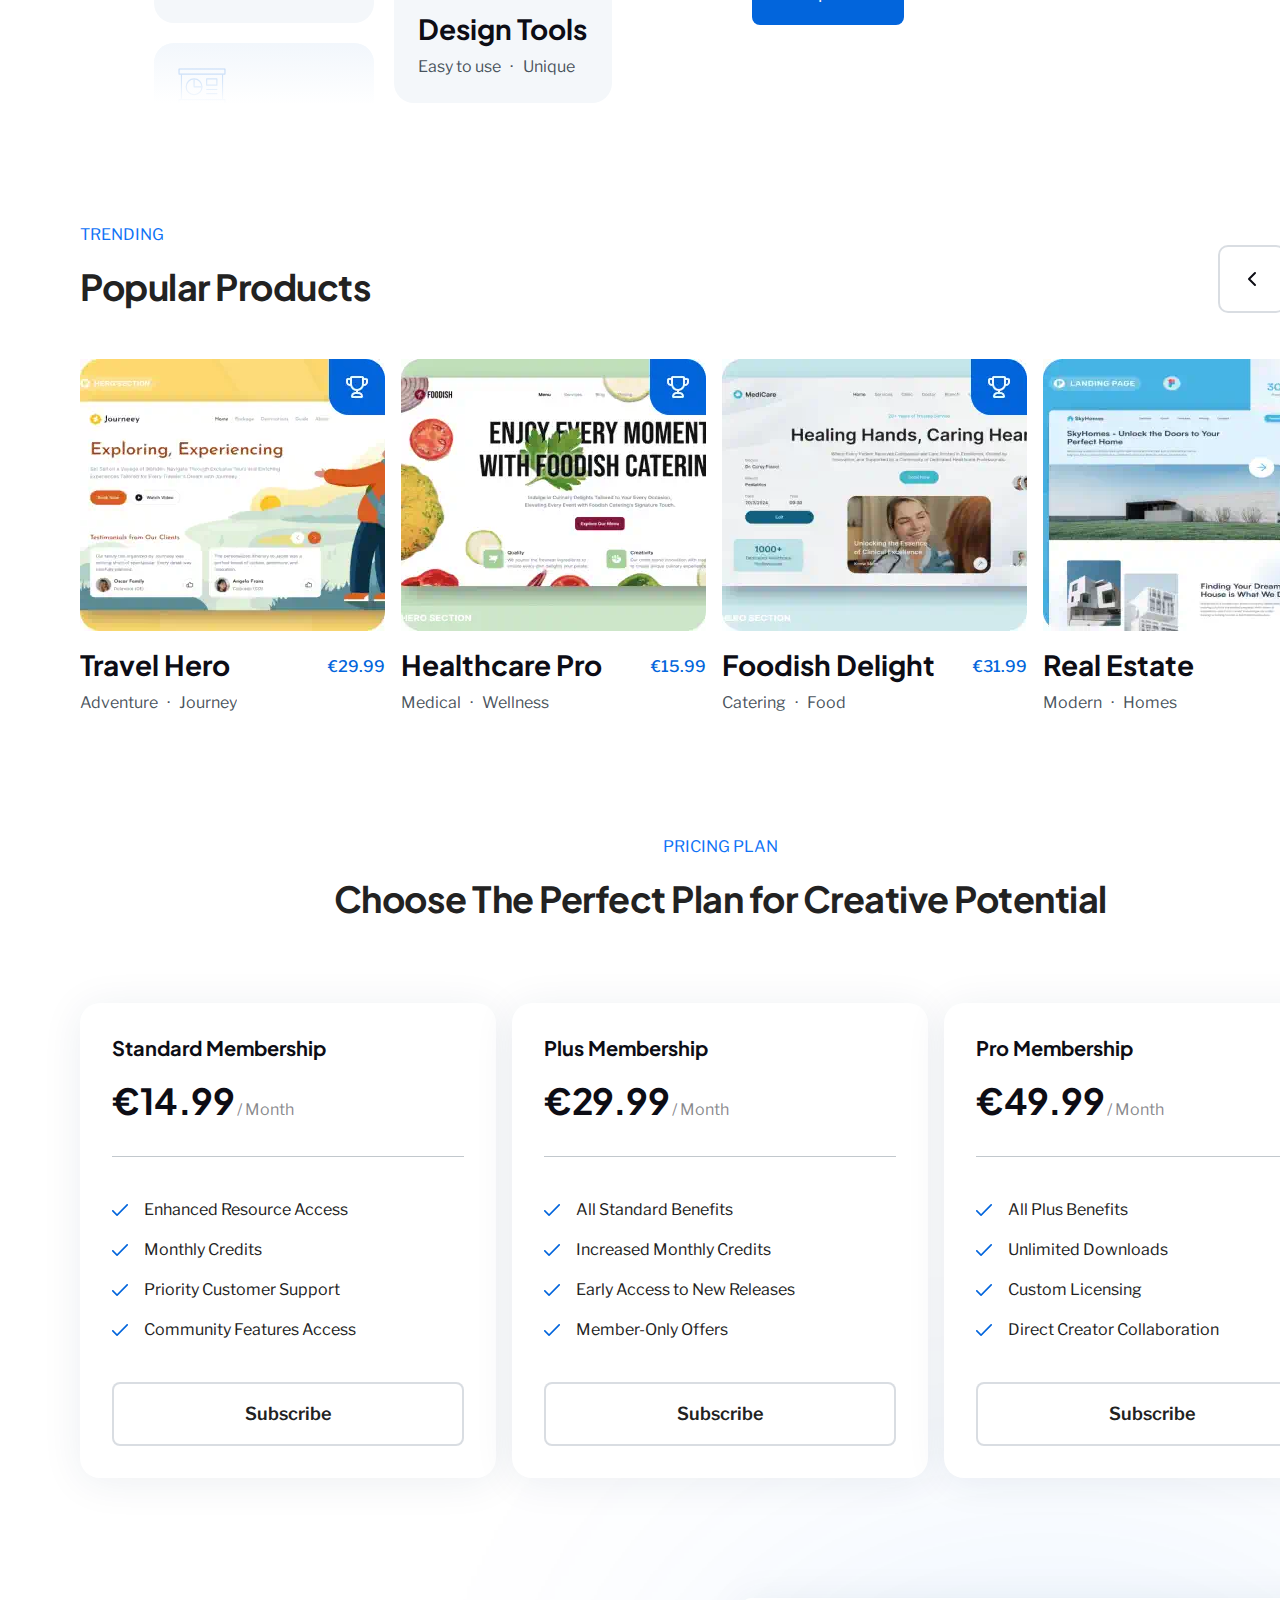
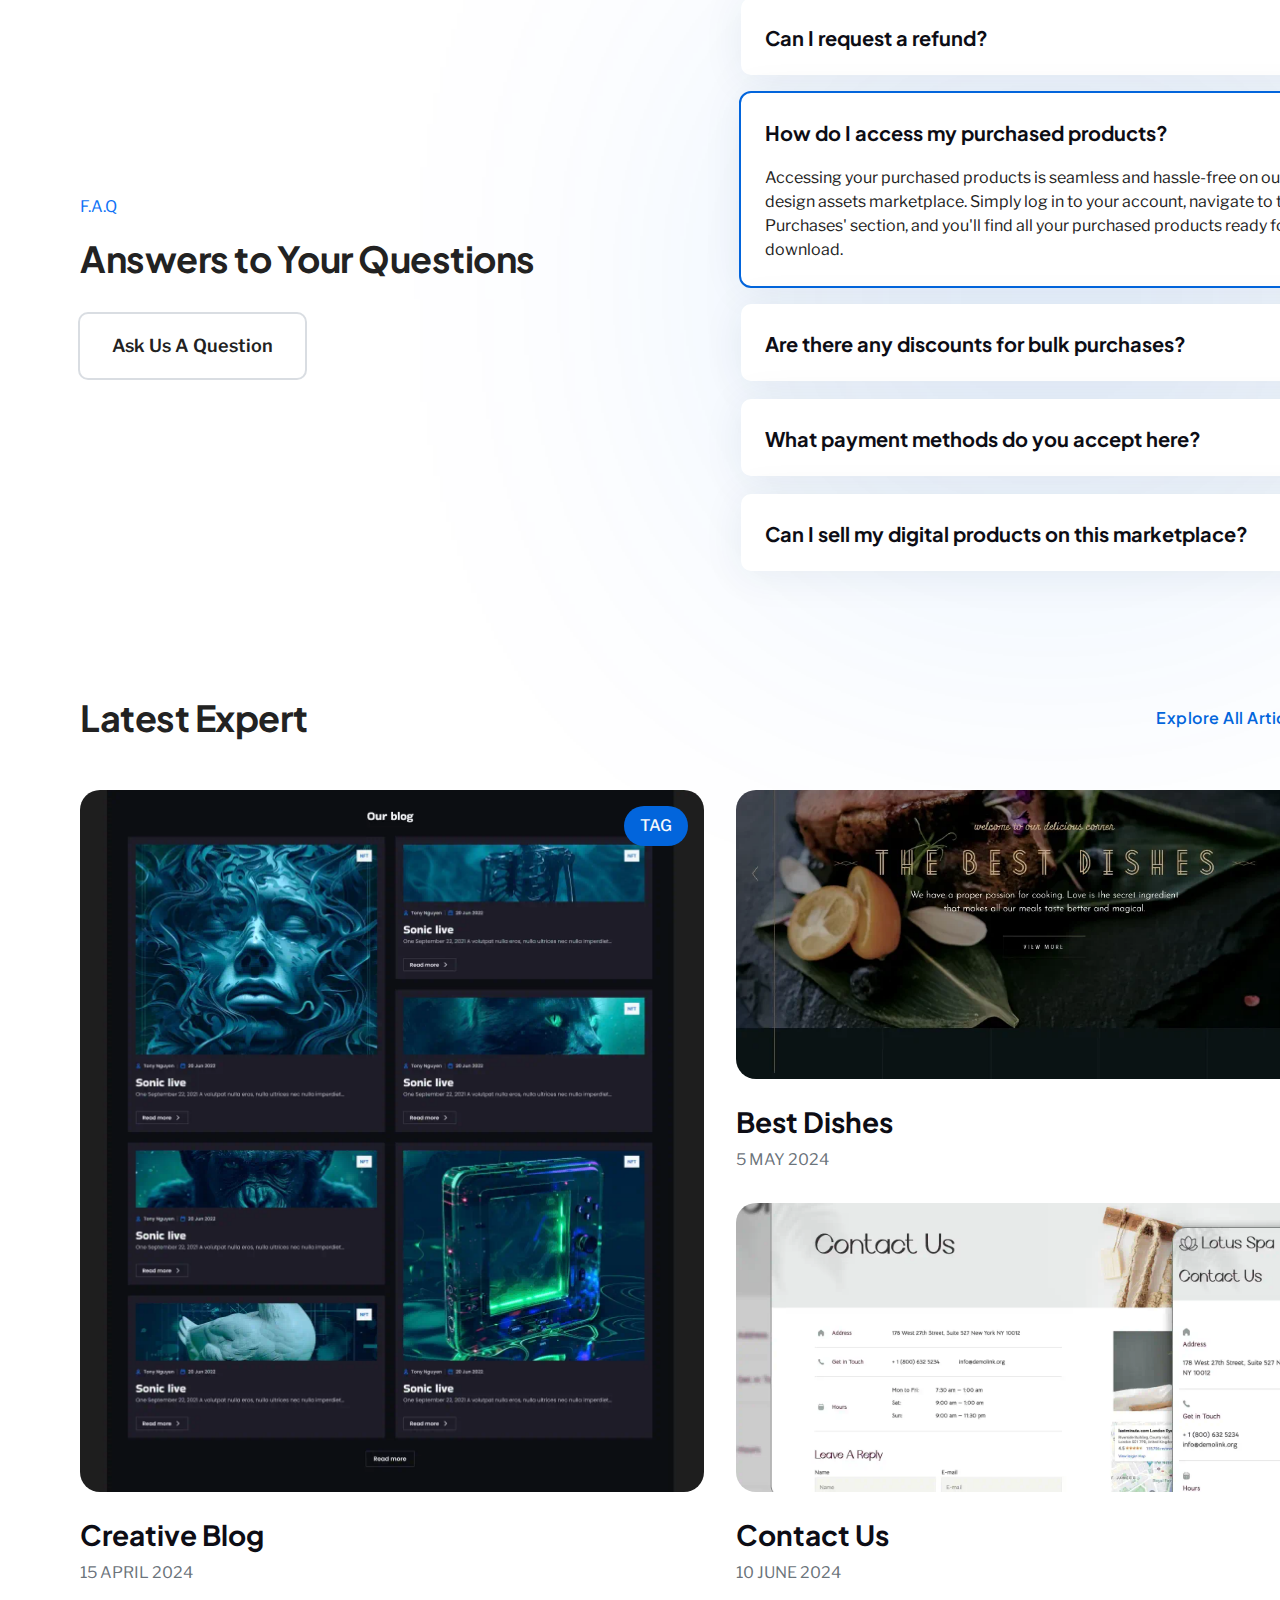
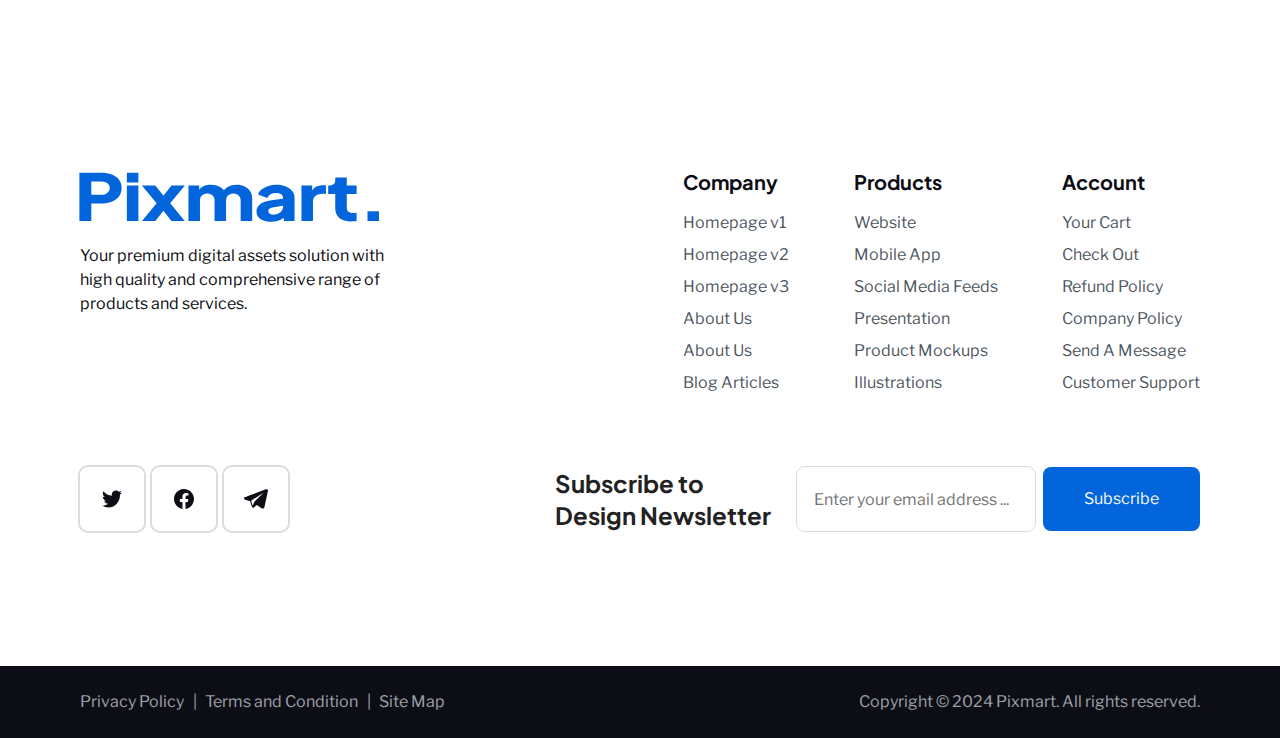
==== commit 85241784: "refactor: layout  for categories and trending sections" ====
--- a/index.html
+++ b/index.html
@@ -402,7 +402,7 @@
                             <use xlink:href="img/sprite.svg#trending-cards-ico"></use>
                         </svg>
                         <img
-                            src="img/popular_1.webp"
+                            src="img/popular_4.webp"
                             alt="Design for travel"
                             class="trending__cards-image"
                             width="305"
@@ -495,7 +495,7 @@
                             <use xlink:href="img/sprite.svg#trending-cards-ico"></use>
                         </svg>
                         <img
-                            src="img/popular_4.webp"
+                            src="img/popular_1.webp"
                             alt="Design for real estate"
                             class="trending__cards-image"
                             width="305"
--- a/css/style.css
+++ b/css/style.css
@@ -204,7 +204,6 @@
     align-items: center;
     max-width: 820px;
     flex-wrap: nowrap;
-    overflow: hidden;
 }
 
 .nav-menu__item {
@@ -265,7 +264,6 @@
     padding: 74px 0 0 0;
     margin: 0px 100px 74px 0;
     flex-wrap: nowrap;
-    overflow: hidden;
 }
 
 .hero__title {
@@ -530,6 +528,7 @@
     border-radius: 20px;
     flex-direction: column;
     color: var(--color-brand);
+    max-width: 220px;
 }
 
 article.categories__cards:hover {
@@ -548,6 +547,7 @@
     display: flex;
     flex-direction: column;
     gap: 8px;
+    overflow: hidden;
 }
 
 .categories__cards-title {
@@ -557,12 +557,23 @@
     line-height: var(--font-size-extra);
     color: var(--color-text-primary);
     margin: 0;
+    white-space: nowrap;
+    overflow: hidden;
+    text-overflow: ellipsis;
 }
 
 .categories__cards-category-wrap {
-    display: flex;
-    flex-direction: row;
-    justify-content: flex-start;
+    white-space: nowrap;
+    font-size: var(--font-size-small);
+    font-weight: var(--font-weight-small);
+    color: var(--color-text-secondary);
+    line-height: var(--font-line-height-medium);
+    margin: 0;
+    overflow: hidden;
+    display: flex;
+    flex-wrap: nowrap;
+    flex-direction: row;
+    gap: 22px;
 }
 
 .categories__cards-category {
@@ -573,7 +584,7 @@
     margin: 0;
 }
 
-.categories__cards-category:nth-of-type(1)::after {
+.categories__cards-category:not(:last-of-type):after {
     content: "·";
     display: inline-block;
     font-size: var(--font-size-small);
@@ -581,6 +592,7 @@
     color: var(--color-text-secondary);
     line-height: var(--font-line-height-medium);
     padding-inline: 9px;
+    position: absolute;
 }
 
 .categories__text-container {
@@ -588,7 +600,9 @@
     flex-direction: column;
     gap: 16px;
     align-items: flex-start;
-    margin-top: 78px;
+    padding-top: 78px;
+    padding-right: 10px;
+    margin-bottom: 10px;
 }
 
 .categories__header {
@@ -634,7 +648,8 @@
     flex-direction: row;
     align-items: flex-end;
     justify-content: space-between;
-    min-width: 1280px;
+    flex-wrap: nowrap;
+    gap: 16px;
 }
 
 .trending__text {
@@ -642,6 +657,7 @@
     flex-direction: column;
     align-items: flex-start;
     gap: 16px;
+    flex-wrap: nowrap;
 }
 
 .trending__header {
@@ -661,12 +677,17 @@
     letter-spacing: -0.5px;
     color: var(--color-titles);
     margin: 0;
+    white-space: nowrap;
+    overflow: hidden;
+    text-overflow: ellipsis;
+    max-width: 1124px;
 }
 
 .trending__buttons-wrap {
     display: flex;
     flex-direction: row;
     gap: 12px;
+    flex-wrap: nowrap;
 }
 
 .trending__button-prev,
@@ -683,17 +704,14 @@
     transform: rotate(180deg);
 }
 
-.trending {
-    width: 100vw;
-}
-
 .trending__cards-wrap {
     display: flex;
     flex-direction: row;
     gap: 16px;
-    margin-top: 48px;
+    padding-top: 48px;
     align-items: flex-start;
     justify-content: flex-start;
+    overflow: hidden;
 }
 
 .trending__cards {
@@ -703,6 +721,8 @@
     gap: 8px;
     position: relative;
     justify-content: flex-start;
+    max-width: 305px;
+    overflow: hidden;
 }
 
 .trending__cards:hover .trending__cards-button-wrap{
@@ -736,10 +756,13 @@
 .trending__cards-text {
     display: flex;
     flex-direction: row;
-    justify-content: space-between;
+    justify-content: flex-start;
+    align-items: center;
+    padding-top: 8px;
+    flex-wrap: nowrap;
+    gap: 8px;
     width: 100%;
-    align-items: center;
-    margin-top: 8px;
+    overflow: hidden;
 }
 
 .trending__cards-title {
@@ -749,10 +772,13 @@
     line-height: var(--font-size-extra);
     color: var(--color-text-primary);
     margin: 0;
+    white-space: nowrap;
+    overflow: hidden;
+    text-overflow: ellipsis;
 }
 
 .trending__price {
-    margin: 0;
+    margin-left: auto;
 }
 
 .trending__numbers {
@@ -768,7 +794,9 @@
     display: flex;
     flex-direction: row;
     justify-content: flex-start;
-    width: max-content;
+    flex-wrap: nowrap;
+    overflow: hidden;
+    white-space: nowrap;
 }
 
 .trending__cards-category {
@@ -835,7 +863,7 @@
     line-height: var(--font-line-height-large);
 }
 
-.trending__cards-category:nth-of-type(1)::after {
+.trending__cards-category:not(:last-of-type):after {
     content: "·";
     display: inline-block;
     font-size: var(--font-size-small);
@@ -851,6 +879,7 @@
     align-items: center;
     justify-content: flex-start;
     gap: 16px;
+    flex-wrap: nowrap;
 }
 
 .pricing-plan__header {
@@ -868,7 +897,11 @@
     font-size: var(--font-size-subheadings);
     font-weight: var(--font-weight-extra);
     line-height: var(--font-line-hieght-regular);
-    letter-spacing: -0.5px;    
+    letter-spacing: -0.5px;
+    max-width: 100%;
+    white-space: nowrap;
+    overflow: hidden;
+    text-overflow: ellipsis;  
 }
 
 .pricing-plan__items {
@@ -888,6 +921,7 @@
     box-shadow: 0 4px 40px 0 rgba(29, 57, 95, 0.08);
     background: #fff;
     position: relative;
+    width: 416px;
 }
 
 .pricing-plan__cards:hover {
@@ -918,6 +952,10 @@
     font-size: var(--font-size-large);
     font-weight: var(--font-weight-extra);
     line-height: 26px;
+    white-space: nowrap;
+    overflow: hidden;
+    text-overflow: ellipsis;
+    width: 100%;
 }
 
 .pricing-plan__cards-price {
@@ -966,6 +1004,10 @@
     position: relative;
     padding-left: 32px;
     line-height: var(--font-line-height-medium);
+    white-space: nowrap;
+    overflow: hidden;
+    text-overflow: ellipsis;
+    width: 100%;
 }
 
 .pricing-plan__list-items::before {
@@ -991,8 +1033,11 @@
     font-size: var(--font-size-medium);
     font-weight: var(--font-weight-large);
     line-height: var(--font-line-height-large);
-    width: 352px;
     text-align: center;
+    white-space: nowrap;
+    overflow: hidden;
+    text-overflow: ellipsis;
+    width: 100%;
 }
 
 .pricing-plan__cards-link:hover {
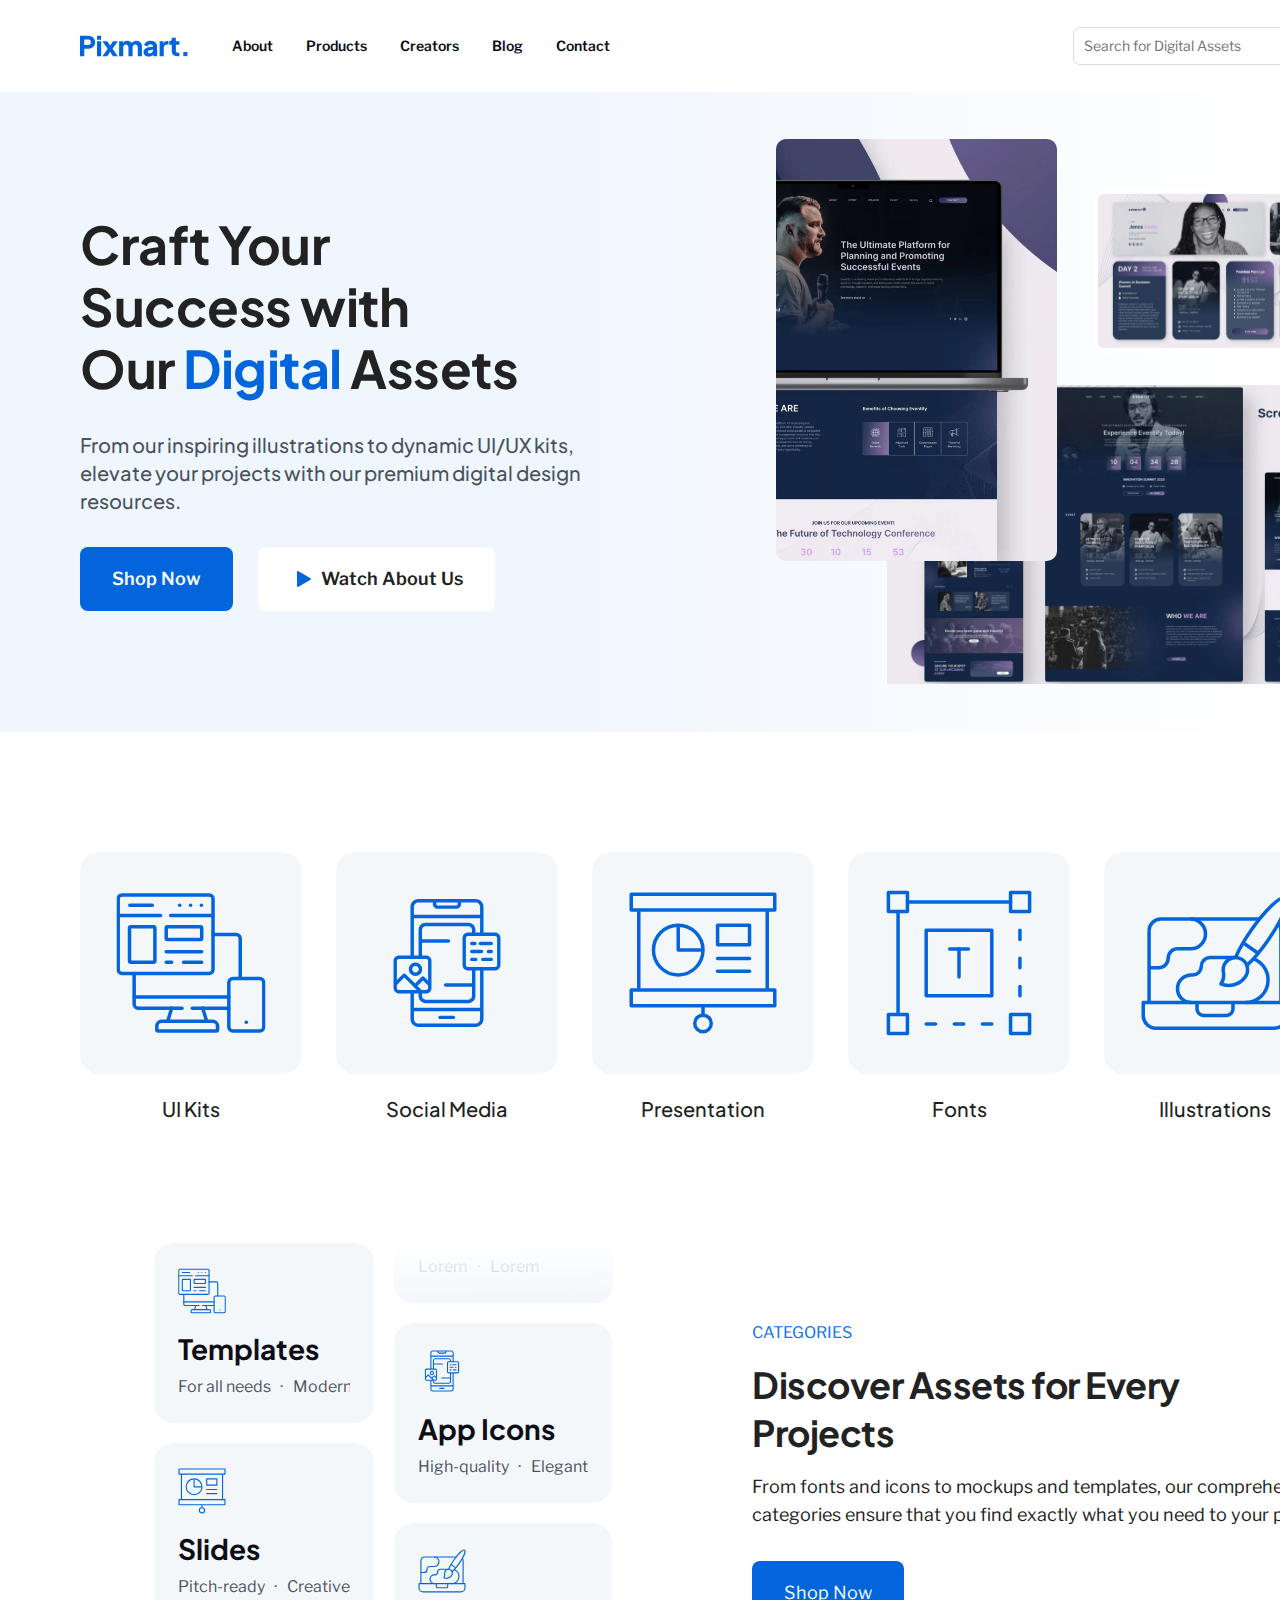
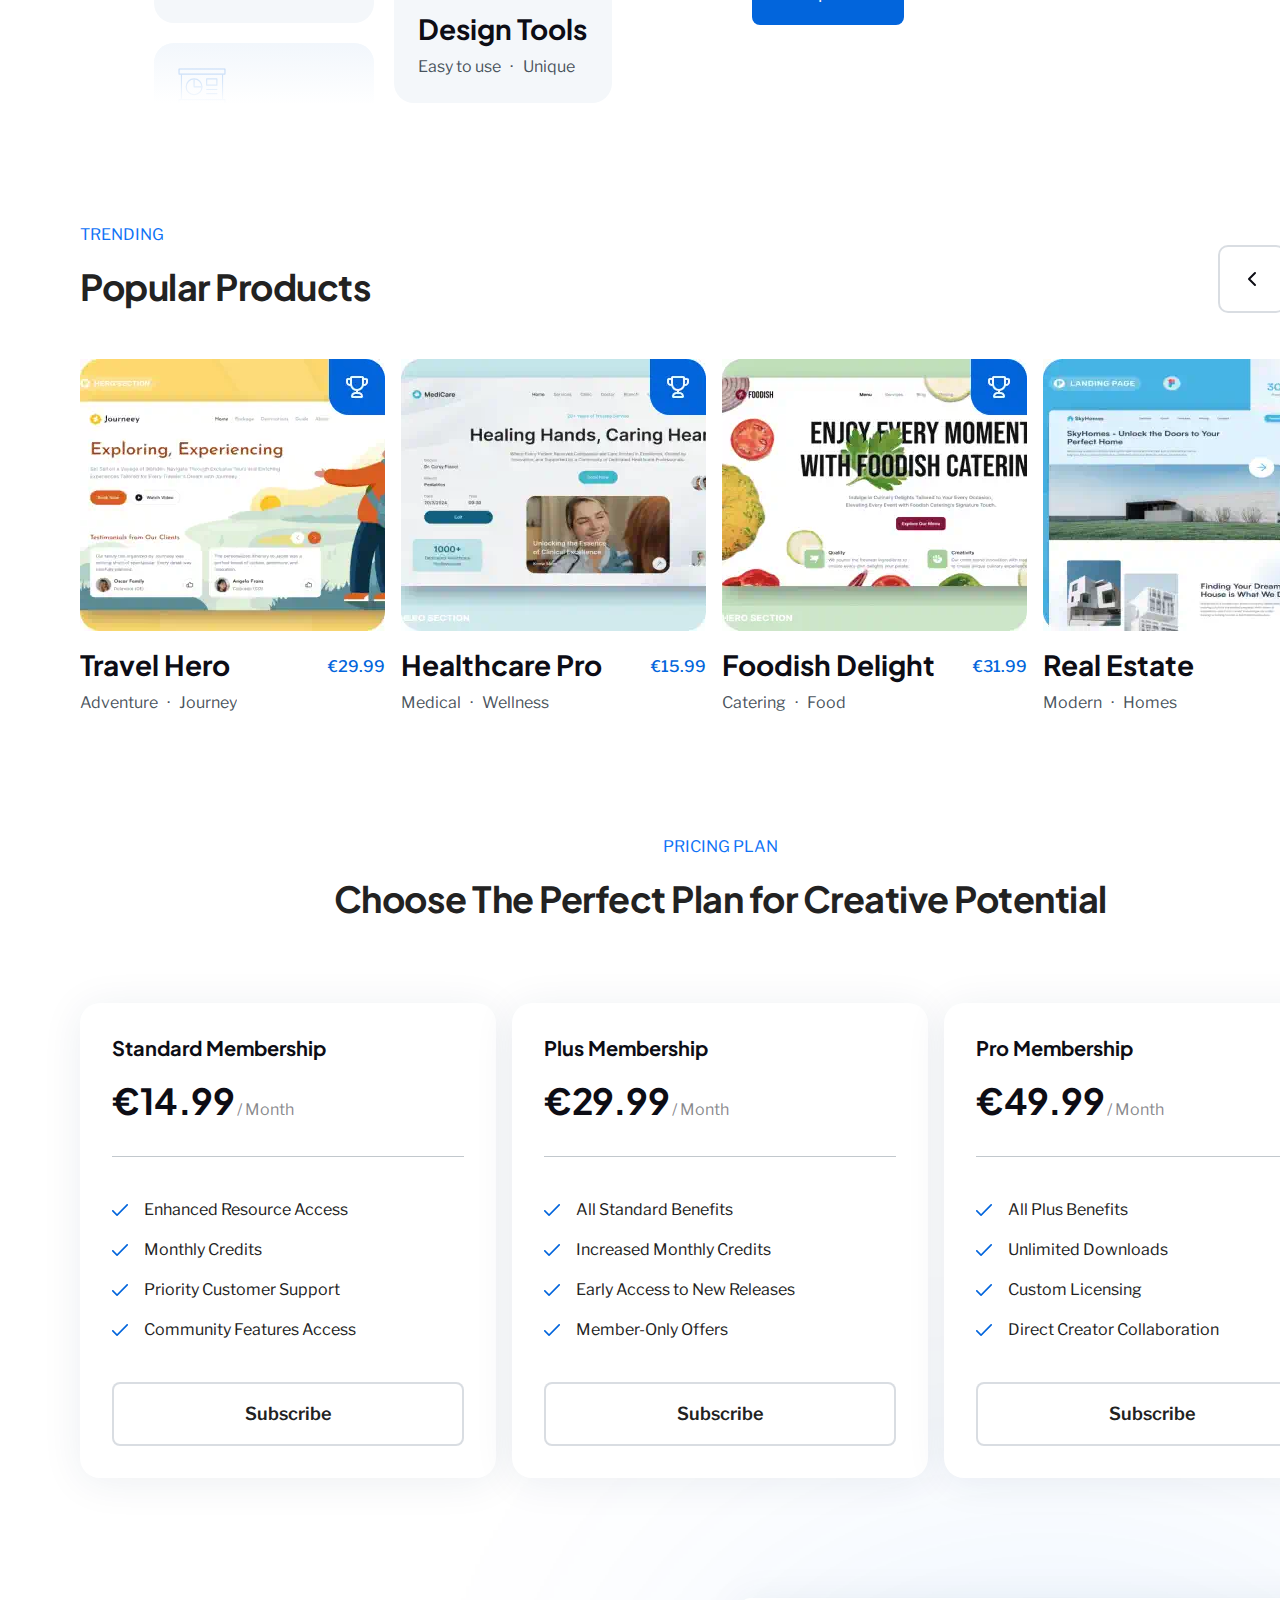
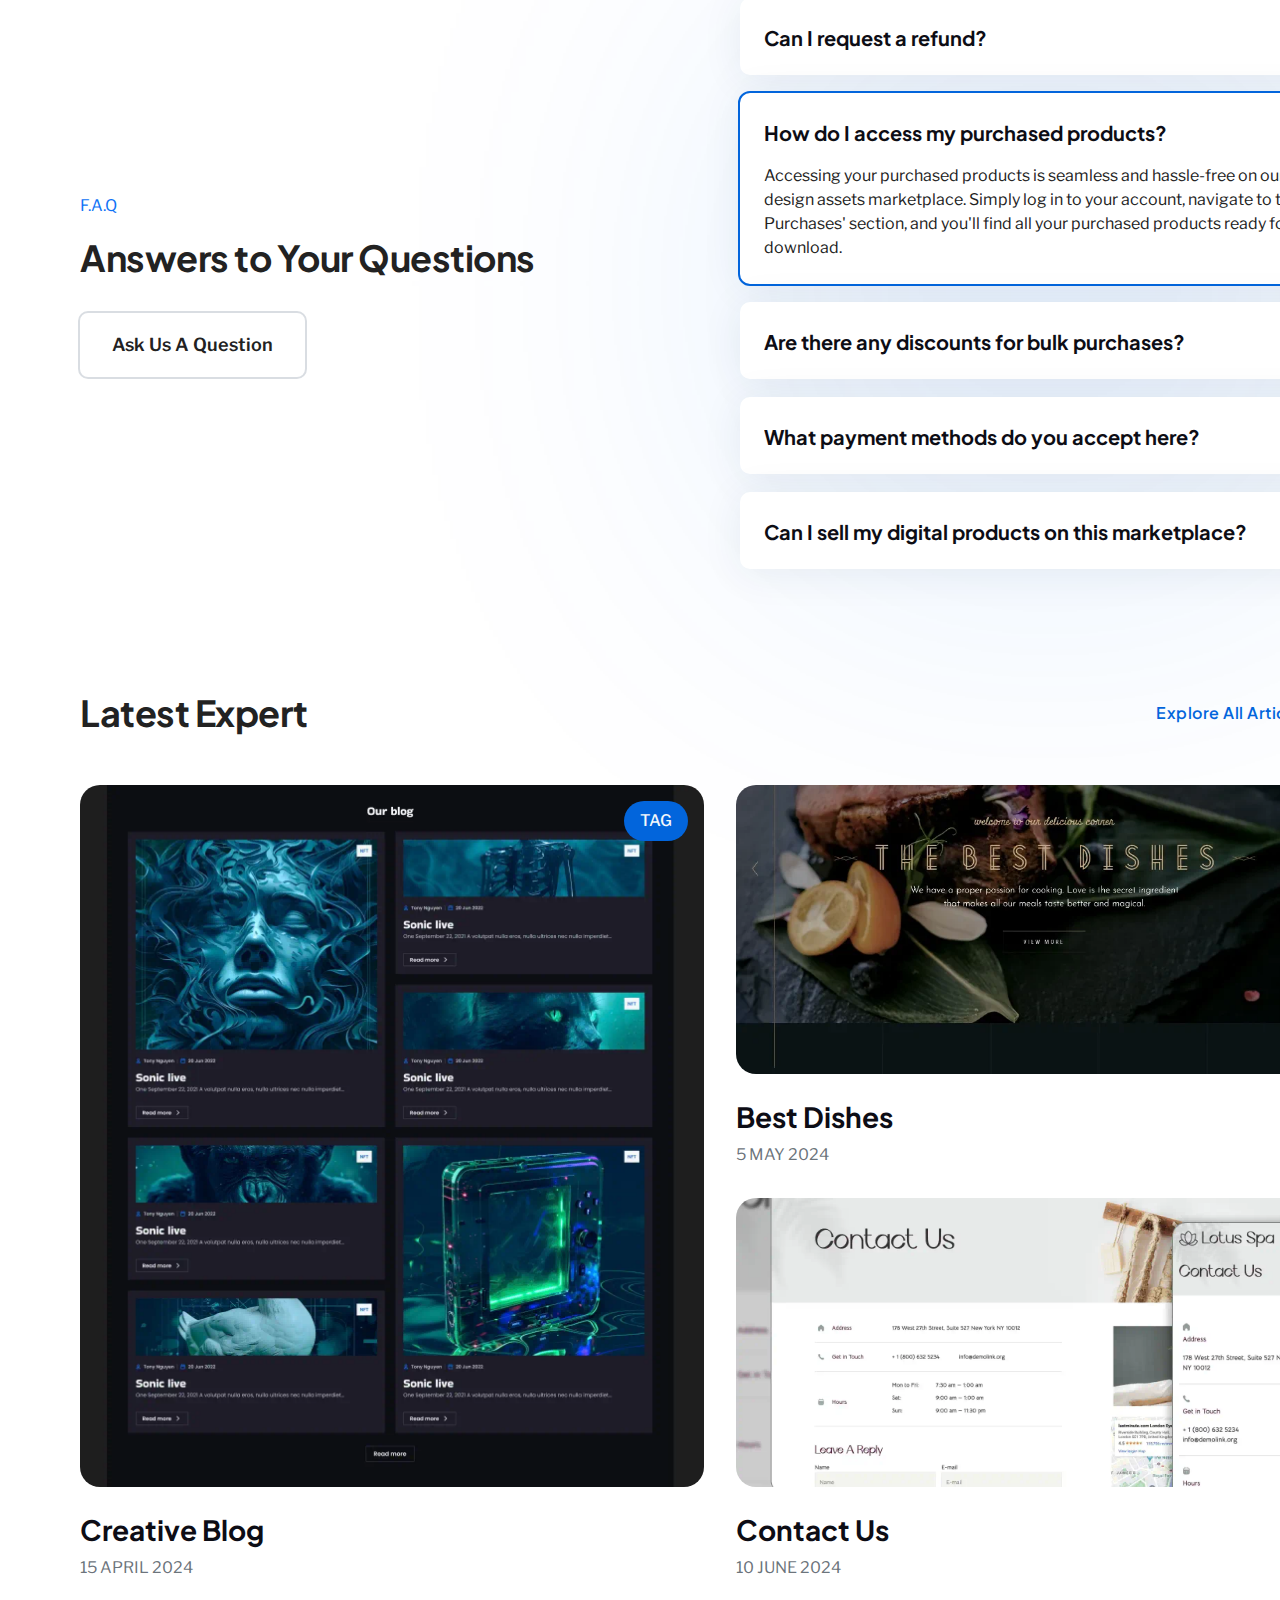
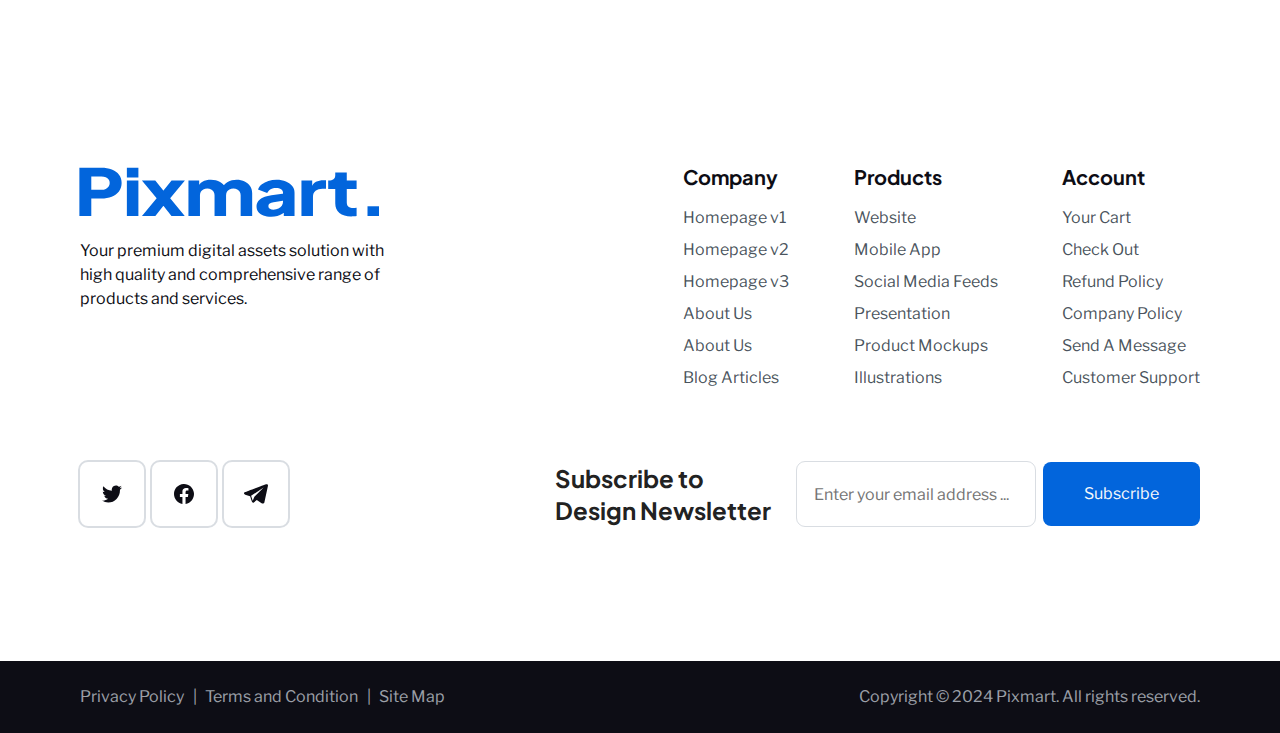
==== commit e2196385: "fix: swap trending card images for correct display" ====
--- a/index.html
+++ b/index.html
@@ -433,7 +433,7 @@
                             <use xlink:href="img/sprite.svg#trending-cards-ico"></use>
                         </svg>
                         <img
-                            src="img/popular_2.webp"
+                            src="img/popular_3.webp"
                             alt="Design for healthcare"
                             class="trending__cards-image"
                             width="305"
@@ -464,7 +464,7 @@
                             <use xlink:href="img/sprite.svg#trending-cards-ico"></use>
                         </svg>
                         <img
-                            src="img/popular_3.webp"
+                            src="img/popular_2.webp"
                             alt="Design for food"
                             class="trending__cards-image"
                             width="305"
--- a/css/style.css
+++ b/css/style.css
@@ -1061,10 +1061,9 @@
 
 .faq {
     display: flex;
-    gap: 206px;
+    gap: 140px;
     align-items: flex-start;
     justify-content: space-between;
-    padding-bottom: 3px;
 }
 
 .faq__text-container {
@@ -1072,8 +1071,10 @@
     flex-direction: column;
     align-items: flex-start;
     gap: 16px;
-    margin-top: 197px;
-    min-width: fit-content;
+    padding-top: 196px;
+    flex-wrap: nowrap;
+    padding-right: 28px;
+    padding-bottom: 28px;
 }
 
 .faq__header {
@@ -1092,6 +1093,7 @@
     letter-spacing: -0.5px;
     color: var(--color-titles);
     margin-bottom: 15px;
+    overflow: hidden;
 }
 
 .faq__header-link {
@@ -1114,6 +1116,7 @@
     flex-direction: column;
     gap: 18px;
     position: relative;
+    max-width: 620px;
 }
 
 .faq__content:after {
@@ -1136,8 +1139,8 @@
     padding-top: 27px;
     padding-left: 24px;
     padding-bottom: 24px;
-    margin-bottom: 0px;
     position: relative;
+    padding-right: 24px;
 }
 
 
@@ -1174,6 +1177,10 @@
     font-weight: var(--font-weight-extra);
     line-height: 26px;
     list-style: none;
+    white-space: nowrap;
+    overflow: hidden;
+    text-overflow: ellipsis;
+    padding-right: 41px;
 }
 
 .faq__content-details {
@@ -1181,7 +1188,9 @@
     font-size: var(--font-size-small);
     font-weight: var(--font-weight-small);
     line-height: var(--font-line-height-medium);
-    padding: 20px 24px 0px 0px;
+    padding-top: 18px;
+    overflow: hidden;
+    text-overflow: ellipsis;
 }
 
 .blog {
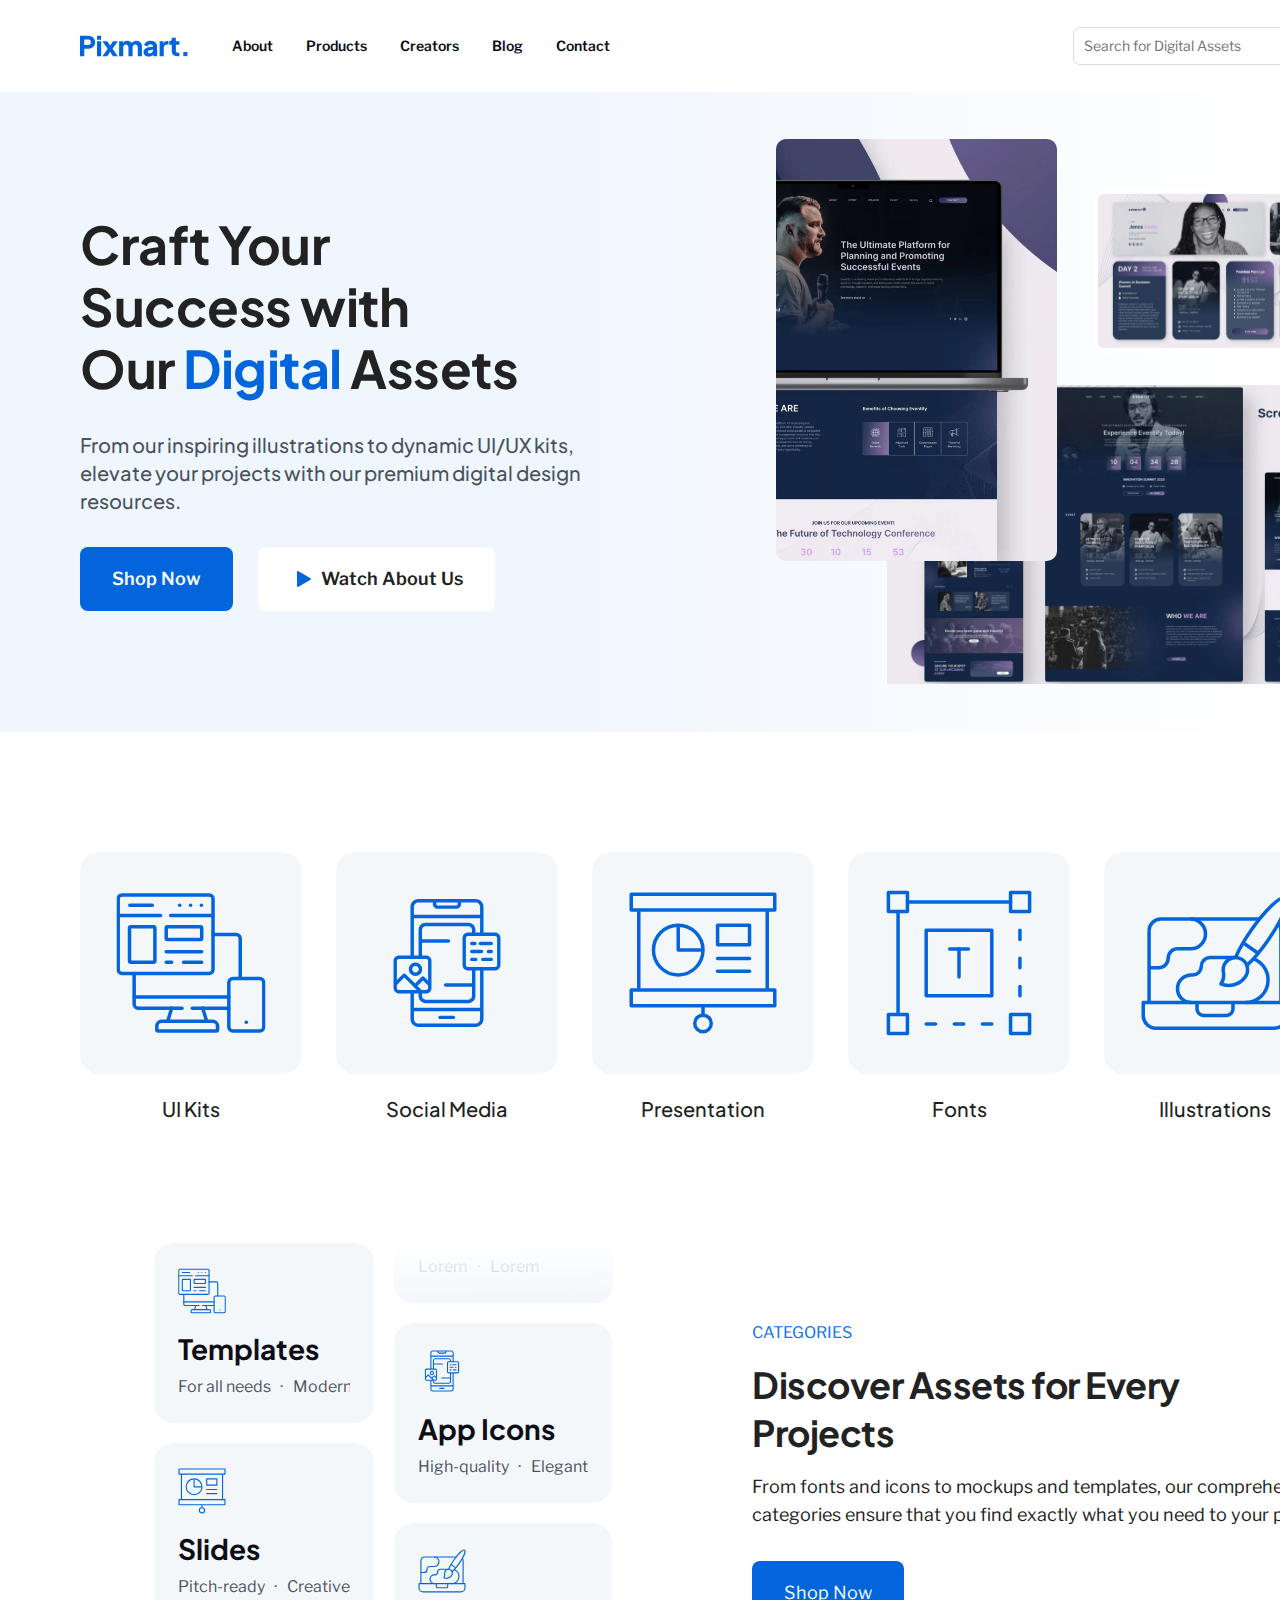
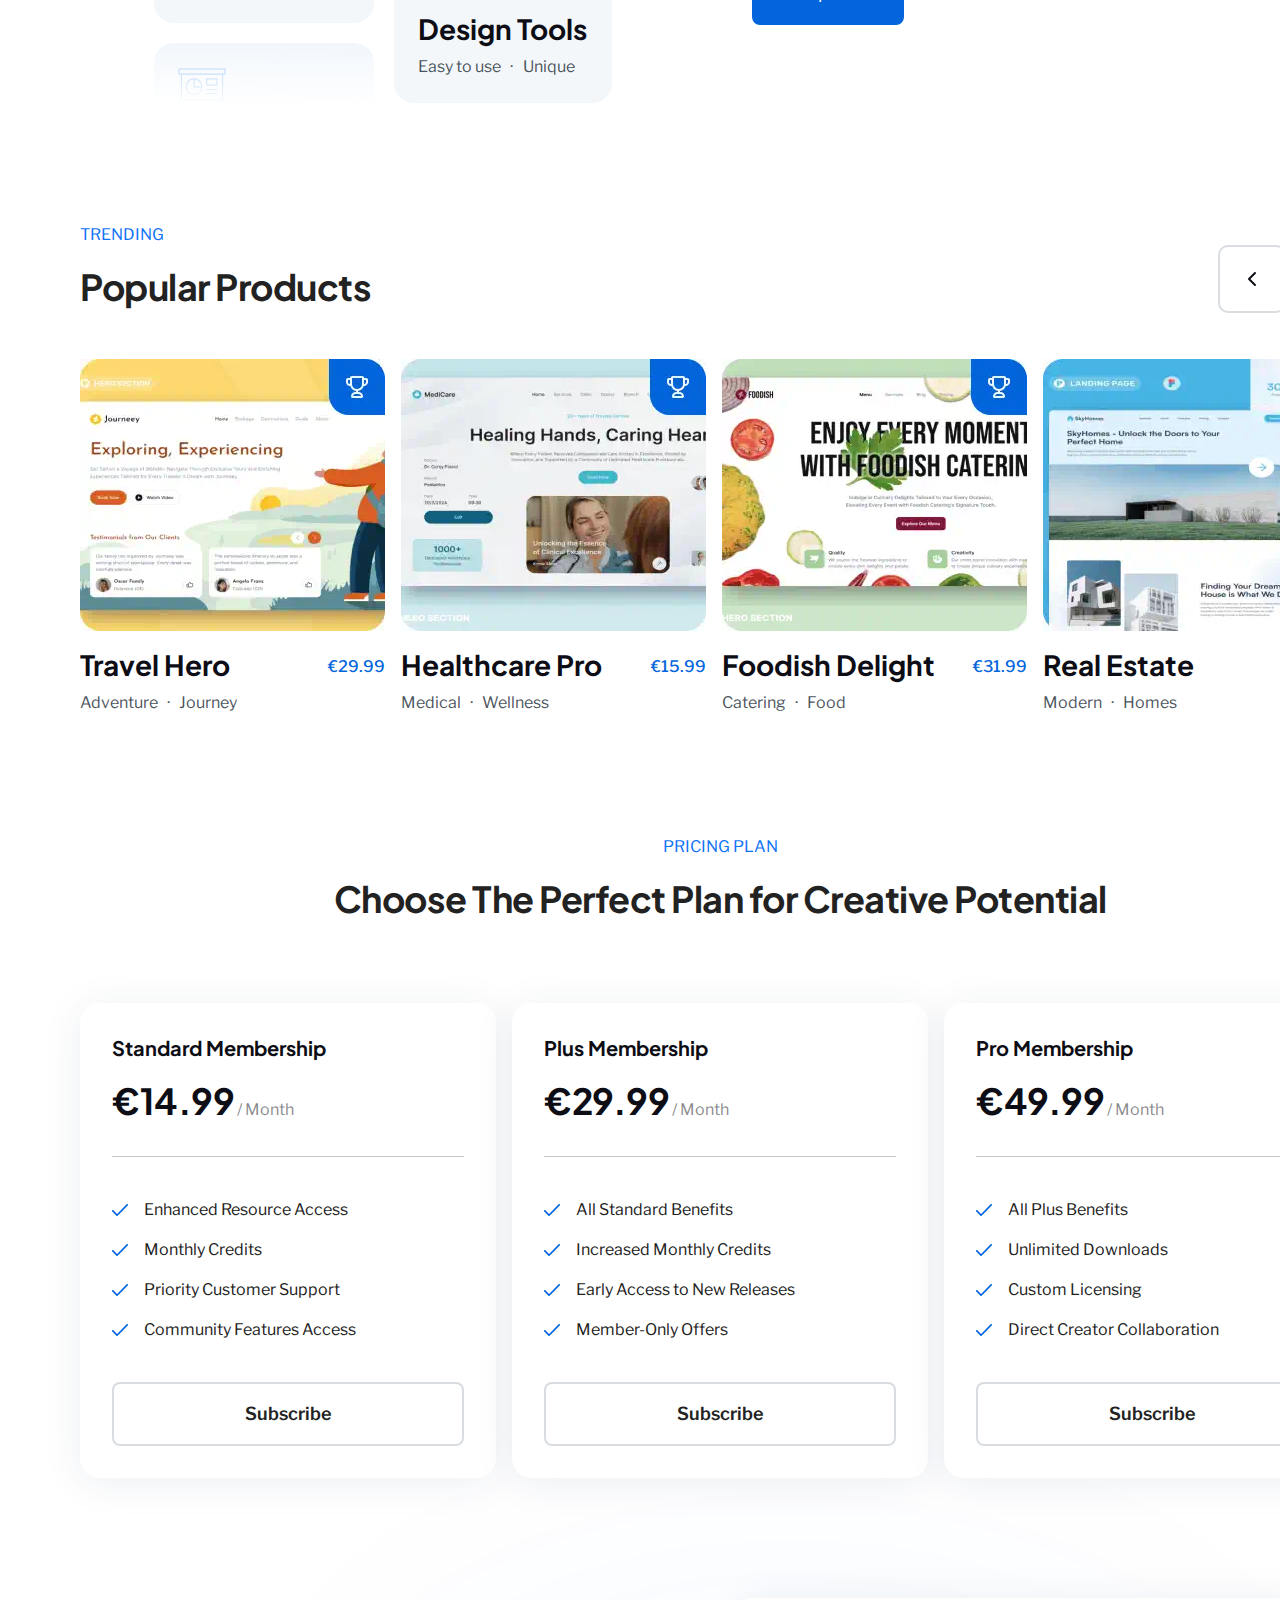
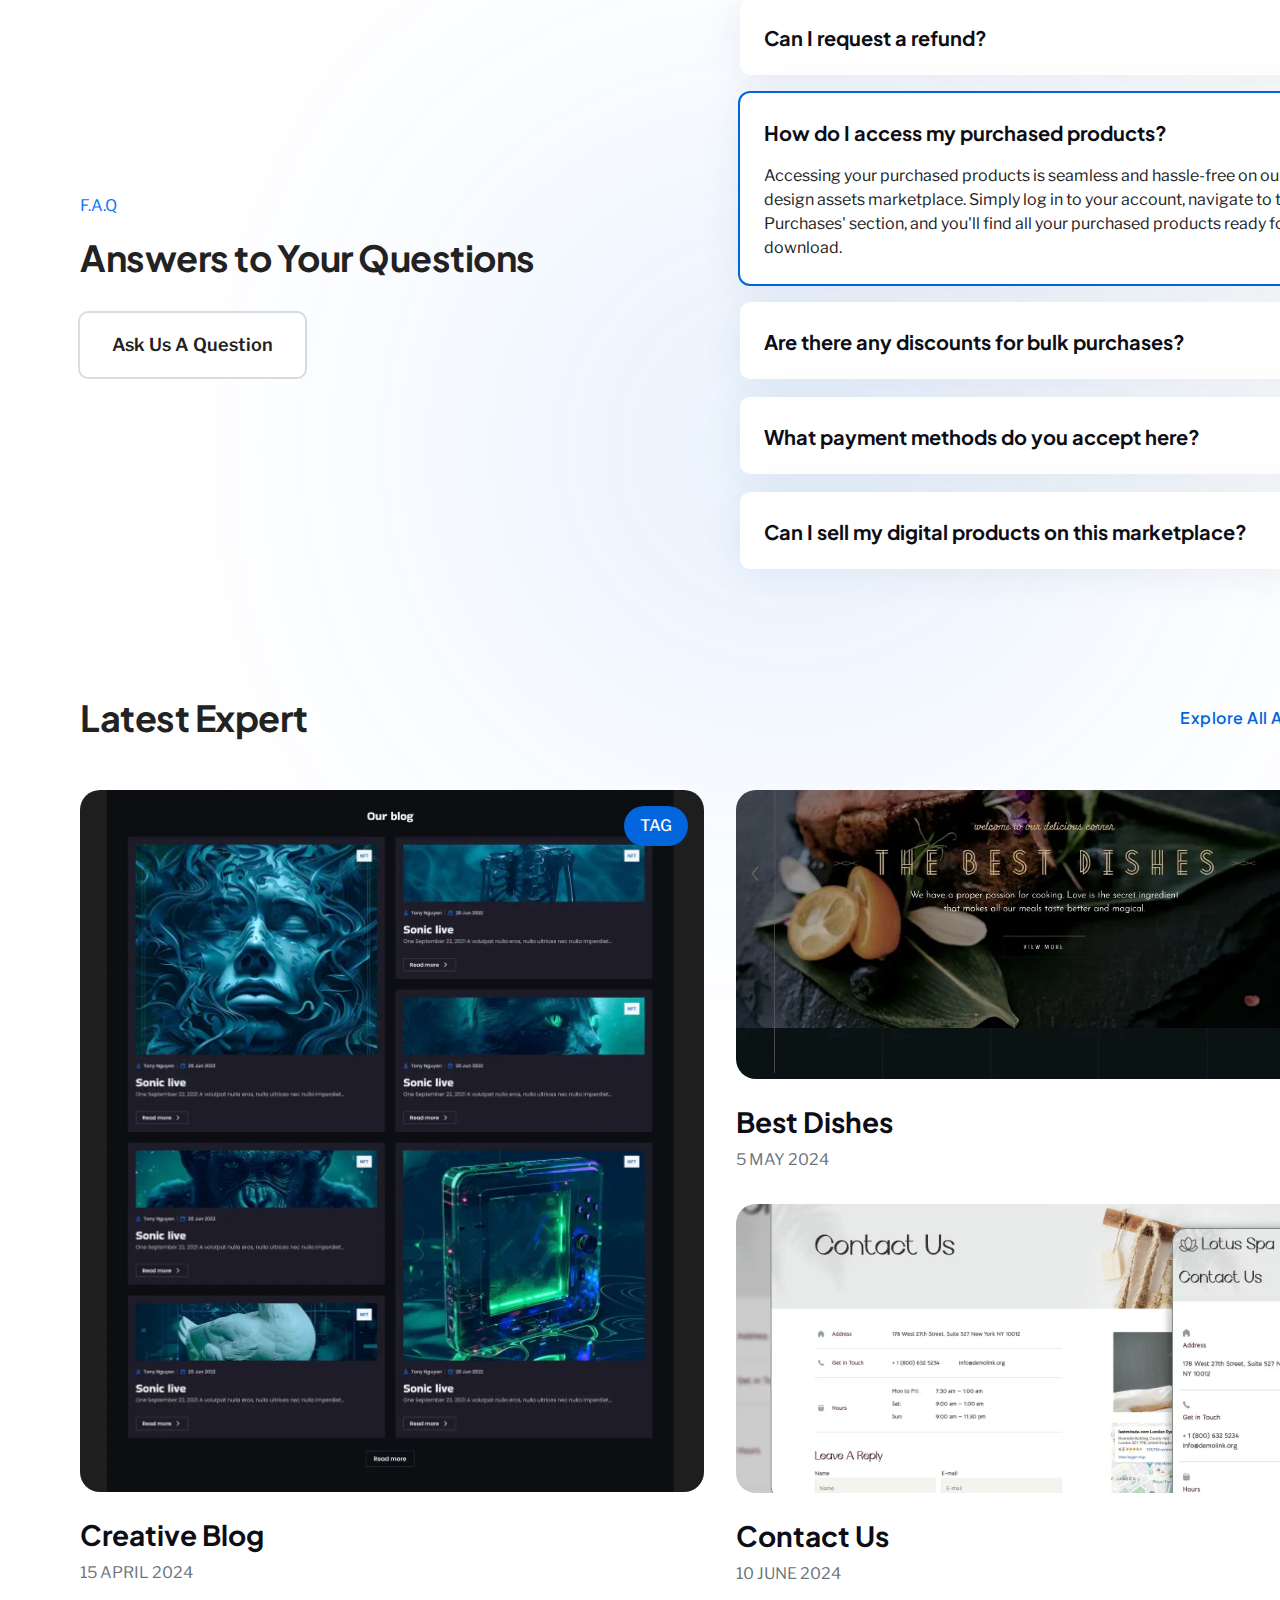
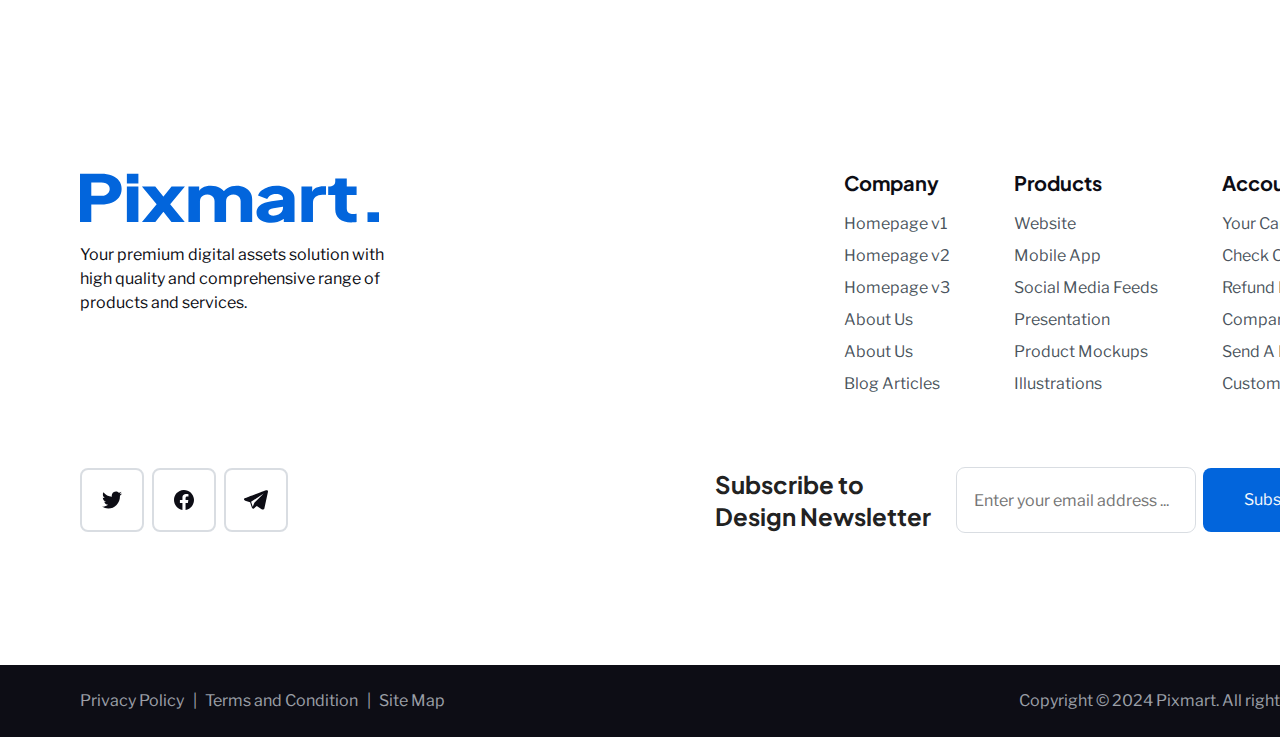
==== commit de5c5f3d: "update footer layout and  padding" ====
--- a/index.html
+++ b/index.html
@@ -709,9 +709,9 @@
         </main>
 
         <footer class="footer">
-            <div class="footer__main-wrap">
+            <div class="footer__main-wrap container">
                 <div class="footer__content">
-                    <div class="footer__logo-description">
+                    <div class="footer__logo-description-wrap">
                         <a href="index.html" class="footer__logo-home-link">
                             <svg
                                 class="footer__logo"
@@ -873,7 +873,7 @@
                 </div>
             </div>
             <div class="footer__bottom-bar">
-                <div class="footer__copyright-container">
+                <div class="footer__copyright-container  container">
                     <nav class="footer__copyright-navigation">
                         <ul class="footer__copyright-list">
                             <li class="footer__copyright-item">
--- a/css/style.css
+++ b/css/style.css
@@ -1064,6 +1064,7 @@
     gap: 140px;
     align-items: flex-start;
     justify-content: space-between;
+    margin-bottom: 5px;
 }
 
 .faq__text-container {
@@ -1122,14 +1123,14 @@
 .faq__content:after {
     content: '';
     position: absolute;
-    top: 0;
-    left: 0;
+    top: 164px;
+    right: 259px;
     width: 100%;
     height: 100%;
     background: rgb(15, 115, 246);
     opacity: 0.1;
     filter: blur(200px);
-    z-index: -1; /
+    z-index: -1;
 }
 
 .faq__content-item {
@@ -1193,16 +1194,13 @@
     text-overflow: ellipsis;
 }
 
-.blog {
-    width: 100vw;
-}
-
 .blog__text-container {
     display: flex;
     justify-content: space-between;
     flex-direction: row;
     align-items: center;
     min-width: 1280px;
+    flex-wrap: nowrap;
 }
 
 .blog__title {
@@ -1212,6 +1210,10 @@
     line-height: var(--font-line-hieght-regular);
     letter-spacing: -0.5px;
     color: var(--color-titles);
+    white-space: nowrap;
+    overflow: hidden;
+    text-overflow: ellipsis;
+    padding-right: 40px;
 }
 
 .blog__title-link {
@@ -1226,7 +1228,9 @@
     flex-direction: row;
     align-items: center;
     gap: 5px;
-    padding-right: 29px;
+    flex-wrap: nowrap;
+    white-space: nowrap;
+    text-overflow: ellipsis;
 }
 
 .blog__articles {
@@ -1235,11 +1239,12 @@
     grid-template-rows: 1fr 1fr;
     margin-top: 48px;
     column-gap: 32px;
-    row-gap: 31px;
+    row-gap: 32px;
 }
 
 .blog__article {
     position: relative;
+    max-width: 624px;
 }
 
 .blog__article-tag {
@@ -1282,6 +1287,9 @@
     font-weight: var(--font-weight-extra);
     line-height: var(--font-size-extra);
     color: var(--color-bg-base-invert);
+    white-space: nowrap;
+    overflow: hidden;
+    text-overflow: ellipsis;
 }
 
 .blog__article-time {
@@ -1291,6 +1299,9 @@
     line-height: var(--font-line-height-medium);
     color: var(--color-text-secondary-alt);
     margin-top: 8px;
+    white-space: nowrap;
+    overflow: hidden;
+    text-overflow: ellipsis;
 }
 
 .blog__article:nth-of-type(2) {
@@ -1305,7 +1316,6 @@
 
 .footer {
     margin-top: 120px;
-    overflow-x: hidden;
 }
 
 .footer__content {
@@ -1313,14 +1323,19 @@
     flex-direction: row;
     justify-content: space-between;
     align-items: flex-start;
-}
-
-.footer__logo-description {
+    flex-wrap: nowrap;
+    gap: 48px;
+}
+
+.footer__logo-description-wrap {
     display: flex;
     flex-direction: column;
     align-items: flex-start;
-    gap: 14px;
-    width: 320px;
+    max-width: 320px;
+    max-height: 226px;
+    overflow: hidden;
+    padding-bottom: 14px;
+    padding-right: 14px;
 }
 
 .footer__logo {
@@ -1334,6 +1349,8 @@
     font-size: var(--font-size-headings);
     font-weight: var(--font-weight-small);
     line-height: var(--font-line-height-medium);
+    text-overflow: ellipsis;
+    overflow: hidden;
 }
 
 .footer__links-sections {
@@ -1343,14 +1360,12 @@
     justify-content: space-between;
 }
 
+
+
 .footer__links-lists {
     display: flex;
     flex-direction: column;
     gap: 16px;
-}
-
-.footer__links-lists:first-of-type {
-    padding-right: 1px;
 }
 
 .footer__list-header {
@@ -1359,6 +1374,9 @@
     font-size: var(--font-size-large);
     font-weight: var(--font-weight-extra);
     line-height: 26px;
+    overflow: hidden;
+    white-space: nowrap;
+    text-overflow: ellipsis;
 }
 
 .footer__list {
@@ -1408,6 +1426,10 @@
     flex-direction: row;
     gap: 8px;
     align-items: flex-start;
+    padding-right: 8px;
+    max-width: 570px;
+    overflow: hidden;
+    flex-wrap: wrap;
 }
 
 
@@ -1418,15 +1440,18 @@
     flex-direction: row;
     align-items: center;
     outline: 2px solid rgba(29, 54, 83, 0.17);
+    outline-offset: -2px;
     border-radius: 8px;
     width: 64px;
     height: 64px;
     padding: 18px;
+    border: 2px solid transparent;
 }
 
 .newsletter__form {
     display: flex;
     flex-direction: row;
+    padding-bottom: 20px;
 }
 
 .newsletter__form-label {
@@ -1436,7 +1461,10 @@
     font-size: 24px;
     line-height: 32px;
     max-width: 233px;
-    min-width: 216px;
+    overflow: hidden;
+    text-overflow: ellipsis;
+    padding-right: 9px;
+    max-height: 124px;
 }
 
 .newsletter__email-input {
@@ -1481,15 +1509,10 @@
     color: rgba(34, 52, 73, 0.4);
 }
 
-/* to stretch background to full viewport without horizontal scrolling*/
-/* ------------------------------------------------------------------ */
 .footer__bottom-bar {
     background-color: var(--color-bg-base-invert);
-    width: 100vw;
-    margin-inline-start: 50%;
-    transform: translateX(-50%);
-}
-/* ------------------------------------------------------------------- */
+}
+
 .footer__copyright-container {
     padding-top: 24px;
     height: 72px;
@@ -1498,9 +1521,6 @@
     justify-content: space-between;
     align-items: flex-start;
     margin-top: 55px;
-    padding-inline: 80px;
-    max-width: 1440px;
-    margin-inline: auto;
 }
 
 .footer__copyright-list {
@@ -1531,10 +1551,8 @@
 }
 
 .footer__main-wrap {
-    padding-block: 64px 80px;
-    padding-inline: 80px;
-    max-width: 1440px;
-    margin-inline: auto;
+    padding-top: 64px;
+    padding-bottom: 58px;
 }
 
 .catalog_main {
